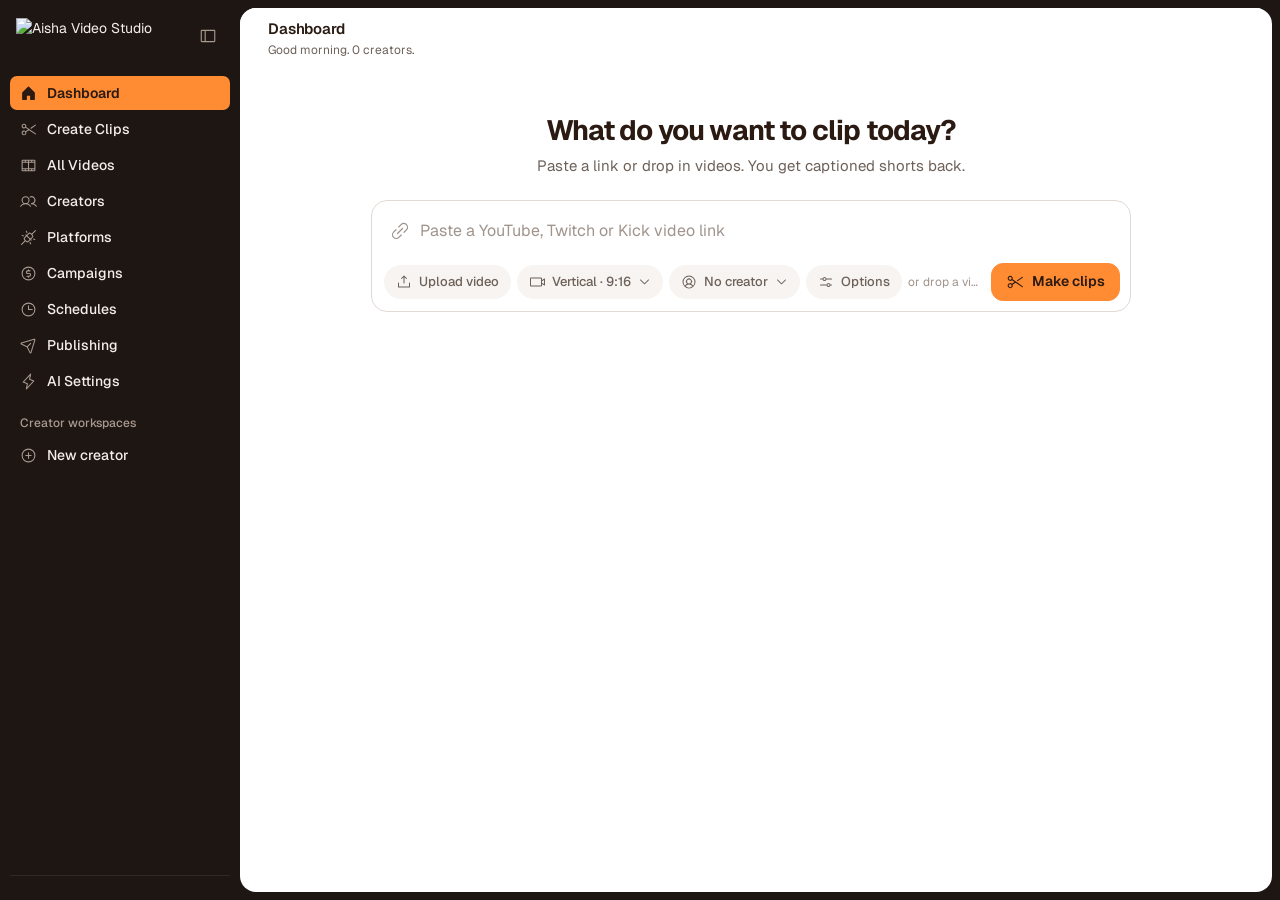
==== web/index.html @ 3b716ecc "Rebrand as Aisha Video Studio with new platform, campaign and publishing pages" ====
<!doctype html>
<html lang="en">
<head>
<meta charset="utf-8">
<meta name="viewport" content="width=device-width, initial-scale=1">
<title>Aisha Video Studio - AI clip maker and publisher</title>
<link rel="icon" type="image/svg+xml" href="/brand/favicon.svg">
<link rel="preconnect" href="https://fonts.googleapis.com">
<link rel="preconnect" href="https://fonts.gstatic.com" crossorigin>
<link href="https://fonts.googleapis.com/css2?family=Geist:wght@400;500;600;700&family=Inter:wght@300&family=Archivo+Black&family=Anton&family=Poppins:wght@800&display=swap" rel="stylesheet">
<style>
:root{
  --brand:#FF8B33;--brand-press:#F27A1F;--brand-ink:#2A1A12;--brand-soft:#FFF2E8;--brand-line:#FFD9BC;--brand-deep:#A9480A;
  --frame:#1E1612;--frame-2:#2C221D;--frame-line:rgba(255,255,255,.08);--frame-text:#F4EEEA;--frame-dim:#A99A91;
  --bg:#FFFFFF;--muted:#F7F4F1;--line:#EEE8E4;--line-2:#E1D9D3;
  --text:#211813;--dim:#6D6159;--faint:#A0948C;
  --good:#0F8A57;--good-soft:#E6F6EE;--bad:#D3343F;--bad-soft:#FDECEE;--live:#E5323F;
  --r-lg:16px;--r:12px;--r-sm:8px;
  color-scheme:light;
}
*{box-sizing:border-box}
[hidden]{display:none!important}
html,body{height:100%}
body{margin:0;background:var(--frame);color:var(--text);font:14px/1.5 "Geist","Segoe UI",system-ui,sans-serif;-webkit-font-smoothing:antialiased;overflow:hidden}
h1,h2,h3,h4,p{margin:0}
button,input,select,textarea{font:inherit;color:inherit}
svg{width:18px;height:18px;flex:none;fill:currentColor}
::selection{background:var(--brand-line)}
:focus-visible{outline:2px solid var(--brand);outline-offset:2px}
::-webkit-scrollbar{width:10px;height:10px}::-webkit-scrollbar-thumb{background:#E2D9D7;border-radius:999px;border:3px solid #fff}

/* ---------- frame */
.app{display:grid;grid-template-columns:240px minmax(0,1fr);height:100vh}
.side{background:var(--frame);color:var(--frame-text);display:flex;flex-direction:column;height:100vh;padding:14px 10px 12px;min-width:0}
.side-head{display:flex;align-items:center;justify-content:space-between;gap:8px;padding:4px 4px 22px 6px}
.side-head .logo{height:36px;width:auto;display:block}
.side-head .mark{display:none;width:34px;height:34px}
.icon-btn{width:36px;height:36px;display:grid;place-items:center;border-radius:var(--r);border:0;background:transparent;color:var(--dim);cursor:pointer;flex:none}
.side .icon-btn{color:var(--frame-dim)}
.icon-btn:active{background:var(--muted)}.side .icon-btn:active{background:var(--frame-2)}
.nav{display:flex;flex-direction:column;gap:2px;overflow-y:auto;flex:1;min-height:0;scrollbar-width:none}
.nav::-webkit-scrollbar{display:none}
.nav h4{font-size:12px;font-weight:500;color:var(--frame-dim);padding:14px 10px 4px}
.nav-item{display:flex;align-items:center;gap:10px;width:100%;min-height:34px;padding:0 10px;border-radius:7px;border:0;background:transparent;color:var(--frame-text);font-size:14px;font-weight:500;cursor:pointer;text-align:left}
.nav-item svg{width:17px;height:17px}
.nav-item svg{color:var(--frame-dim)}
.nav-item:active{background:var(--frame-2)}
.nav-item.on{background:var(--brand);color:var(--brand-ink);font-weight:600}
.nav-item.on svg{color:var(--brand-ink)}
.label{flex:1;min-width:0;overflow:hidden;text-overflow:ellipsis;white-space:nowrap}
.count{font-size:11px;font-weight:600;padding:2px 8px;border-radius:999px;background:rgba(255,255,255,.1);color:var(--frame-text);white-space:nowrap}
.nav-item.on .count{background:rgba(42,26,18,.14);color:var(--brand-ink)}
.avatar{width:26px;height:26px;border-radius:50%;background:rgba(255,139,51,.18);color:#FFB27A;display:grid;place-items:center;font-size:11px;font-weight:700;flex:none;overflow:hidden}
img.avatar{object-fit:cover;background:rgba(255,255,255,.08)}
.tav{width:34px;height:34px;border-radius:50%;object-fit:cover;flex:none;background:var(--muted)}
#title{display:flex;align-items:center;gap:10px}
.chprev{display:flex;align-items:center;gap:12px;padding:10px 12px;border-radius:12px;background:var(--muted);animation:rise .25s ease both}
.chprev img,.chprev .ph{width:44px;height:44px;border-radius:50%;object-fit:cover;flex:none;background:#EFE7E1}
.chprev b{display:block;font-size:14px;color:var(--brand-ink)}
.chprev span{font-size:12px;color:var(--faint)}
.chprev.bad{background:#FDECEC;color:#A12A2A;font-size:13px}
.chprev .sk{width:120px}
.nav-item.on .avatar{background:var(--brand-ink);color:var(--brand)}
.nav-item.on img.avatar{background:var(--brand-ink)}
.live-dot{width:8px;height:8px;border-radius:50%;background:var(--live);animation:pulse 1.3s infinite;flex:none}
.side-foot{display:flex;flex-direction:column;gap:2px;padding-top:12px;border-top:1px solid var(--frame-line)}
.side-card{background:var(--frame-2);border-radius:var(--r);padding:12px 14px;margin-top:8px;font-size:12px;color:var(--frame-dim);display:flex;flex-direction:column;gap:7px}
.side-card div{display:flex;align-items:center;gap:9px}
.led{width:7px;height:7px;border-radius:50%;background:#3DDC97;flex:none}.led.no{background:#FF6B78}.led.mid{background:var(--brand)}
.plans-btn{margin-top:10px;width:100%;background:var(--frame-text);color:var(--brand-ink);border:0}
.scrim{display:none}

main{background:var(--bg);margin:8px 8px 8px 0;border-radius:var(--r-lg);height:calc(100vh - 16px);overflow-y:auto;min-width:0;scrollbar-gutter:stable}
.topbar{position:sticky;top:0;z-index:5;background:var(--bg);display:flex;flex-wrap:wrap;align-items:center;gap:12px;padding:10px 28px;min-height:54px;border-bottom:1px solid transparent;transition:border-color .2s ease}
.topbar.stuck{border-color:var(--line)}
#vbanner:empty{display:none}
.upd{display:grid;gap:14px}
.upd ul{margin:0;padding-left:18px;display:grid;gap:4px;font-size:13px;color:var(--text);max-height:180px;overflow:auto}
.upd ul small{color:var(--dim)}
.upd .cmd{display:flex;gap:8px;align-items:center}
.upd .cmd code{flex:1;min-width:0;overflow-wrap:anywhere;font-size:12px;background:var(--muted);border-radius:8px;padding:9px 11px}
.upd h3{font-size:13px;font-weight:600;color:var(--brand-ink);margin:0}
.vb{display:flex;align-items:center;gap:12px;margin:12px 28px 0;padding:12px 12px 12px 16px;border-radius:12px;background:#FFF4E6;color:#7A3E0C;font-size:14px;animation:rise .3s ease both}
.vb svg{width:18px;height:18px;flex:none;color:var(--brand-deep)}
.vb span{flex:1;min-width:0}
.vb b{color:#5A2C06}
@media (max-width:640px){.vb{margin:10px 16px 0;flex-wrap:wrap}}
.topbar .titles{flex:1;min-width:0}
#tpic:empty{display:none}
#tpic img,#tpic .avatar{width:42px;height:42px;border-radius:50%;object-fit:cover;display:block;font-size:15px}
#tpic span.avatar{background:var(--brand-soft);color:var(--brand-deep);display:grid;place-items:center;font-weight:700}
#tpic.live img,#tpic.live .avatar{padding:2px;background:#fff;border:2px solid #E5323F}
.topbar.tabbed{border-color:var(--line)}
.topbar.tabbed .titles{flex:0 1 auto;max-width:34%}
.topbar.tabbed #actions{margin-left:auto}
.utabs:empty{display:none}
.utabs{display:flex;gap:2px;padding:3px;background:var(--muted);border-radius:11px;overflow-x:auto;scrollbar-width:none}
@media (min-width:761px){.topbar.tabbed{position:sticky}.topbar.tabbed .utabs{position:absolute;left:50%;top:50%;transform:translate(-50%,-50%)}.topbar.tabbed .titles{max-width:calc(50% - 230px)}}
@media (max-width:760px){.utabs{order:5;flex-basis:100%;margin:2px 0 0;position:relative}.topbar.tabbed .titles{max-width:none;flex:1}}
.utabs .tabbtn{height:34px;padding:0 14px;border-radius:8px;background:transparent;color:var(--dim);font-size:13px;transition:background-color .18s ease,color .18s ease}
.utabs .tabbtn:hover{background:#EDE3DB;color:var(--text)}
.utabs .tabbtn::after{display:none}
.utabs .tabbtn.on{background:transparent;color:var(--brand-ink)}
.utabs .tabbtn{position:relative;z-index:1}
.utabs .ind{position:absolute;top:3px;bottom:3px;left:0;border-radius:8px;background:var(--brand);z-index:0;transition:transform .32s cubic-bezier(.3,.7,.2,1),width .32s cubic-bezier(.3,.7,.2,1)}
.utabs .tabbtn,.utabs .tabbtn svg,.utabs .tabbtn .n{transition:color .25s ease,background-color .25s ease}
.utabs .tabbtn.on svg{color:var(--brand-ink)}
.utabs .tabbtn .n{background:var(--muted);color:var(--dim)}
.utabs .tabbtn.on .n{background:rgba(42,26,18,.14);color:var(--brand-ink)}
.rdot{flex:none;width:9px;height:9px;border-radius:50%;background:#fff}
.btn .rdot.on{background:#E5323F;animation:pulse 1.3s infinite}
/* live stream panel */
.stream{display:grid;grid-template-columns:minmax(0,1.65fr) minmax(250px,1fr);gap:14px;background:#1E1612;border-radius:16px;padding:12px;margin-bottom:22px;color:#EFE5DE;animation:rise .3s ease both}
.stream .player{position:relative;aspect-ratio:16/9;border-radius:10px;overflow:hidden;background:#000}
.stream iframe{position:absolute;inset:0;width:100%;height:100%;border:0}
.noembed{position:absolute;inset:0;display:flex;flex-direction:column;align-items:center;justify-content:center;gap:8px;padding:20px;text-align:center;background:#120D0A;color:#EFE5DE}
.noembed .logo{width:40px;height:40px;border-radius:10px;display:grid;place-items:center;margin-bottom:4px}
.noembed .logo svg{width:22px;height:22px}
.noembed b{font-size:15px;color:#fff}
.noembed span{font-size:13px;color:#B9A597;max-width:380px}
.noembed .btn{margin-top:6px}
.sinfo{display:flex;flex-direction:column;gap:12px;padding:6px 6px 4px 2px;min-width:0}
.sinfo .top{display:flex;align-items:center;gap:8px;flex-wrap:wrap}
.sinfo .logo{flex:none;width:28px;height:28px;border-radius:8px;display:grid;place-items:center}
.sinfo .logo svg{width:16px;height:16px}
.sinfo .lv{display:inline-flex;align-items:center;gap:6px;font-size:12px;font-weight:600;background:#E5323F;color:#fff;padding:3px 10px;border-radius:999px}
.sinfo .lv i{width:6px;height:6px;border-radius:50%;background:#fff;animation:pulse 1.3s infinite}
.sinfo h3{font-size:16px;line-height:1.4;font-weight:600;color:#fff;display:-webkit-box;-webkit-line-clamp:3;-webkit-box-orient:vertical;overflow:hidden;overflow-wrap:anywhere}
.sinfo .by{font-size:12px;color:#B9A597;margin-top:-6px}
.sstats{display:grid;grid-template-columns:repeat(auto-fit,minmax(84px,1fr));gap:8px}
.sstats div{background:rgba(255,255,255,.06);border-radius:10px;padding:10px 12px}
.sstats b{display:block;font-size:17px;font-weight:700;color:#fff;letter-spacing:-.01em}
.sstats span{font-size:11px;color:#B9A597}
.sinfo .cta{margin-top:auto;display:flex;flex-direction:column;gap:8px}
.sinfo .cta .btn{height:46px;width:100%;justify-content:center;font-size:15px}
.sinfo .cta small{font-size:12px;color:#B9A597;text-align:center}
.splat{display:flex;gap:4px;margin-left:auto}
.splat button{display:grid;place-items:center;width:30px;height:30px;border:0;border-radius:8px;background:rgba(255,255,255,.06);color:#B9A597;cursor:pointer;transition:background-color .15s ease}
.splat button:hover{background:rgba(255,255,255,.12)}
.splat button.on{background:rgba(255,139,51,.22)}
.splat svg{width:15px;height:15px}
@media (max-width:960px){.stream{grid-template-columns:1fr}}
.sbadge{display:inline-flex;align-items:center;gap:6px;margin-top:3px;font-size:11px;font-weight:600;padding:2px 8px 2px 7px;border-radius:999px;background:var(--muted);color:var(--dim)}
.sbadge i{width:6px;height:6px;border-radius:50%;background:currentColor}
.sbadge.live{background:#FDECEC;color:#C53030}.sbadge.live i,.sbadge.rec i{animation:pulse 1.3s infinite}
.sbadge.rec{background:#E5323F;color:#fff}
.sbadge svg{width:12px;height:12px}
.sbadge{white-space:nowrap;max-width:100%}
.topbar .titles{overflow:hidden}
@media (max-width:560px){#tpic img,#tpic .avatar{width:36px;height:36px}.topbar #actions .btn[data-act=golive]{font-size:0;gap:0;width:38px;padding:0;justify-content:center}.topbar #actions .btn[data-act=golive] .rdot{width:12px;height:12px}}
.ttabs{display:inline-flex;gap:2px;padding:3px;background:var(--muted);border-radius:10px}
.ttabs .tabbtn{height:32px;padding:0 12px;border-radius:8px;font-size:13px;color:var(--dim)}
.ttabs .tabbtn::after{display:none}
.ttabs .tabbtn svg{width:16px;height:16px}
.ttabs .tabbtn:hover{background:#EDE3DB;color:var(--text)}
.ttabs .tabbtn.on{background:var(--brand-soft);color:var(--brand-ink)}
.ttabs .tabbtn.on .n{background:#fff}
#actions{display:flex;align-items:center;gap:10px;flex-wrap:wrap;justify-content:flex-end}
#actions a.btn{text-decoration:none}
@media (max-width:560px){#actions .btn .long{display:none}}
@media (max-width:900px){.ttabs .tabbtn .lbl{display:none}.ttabs .tabbtn{padding:0 10px}}
/* channels in Setup */
.chans{display:flex;flex-direction:column;gap:8px}
.chan{display:flex;align-items:center;gap:12px;padding:10px 12px;border-radius:12px;background:var(--muted);min-height:64px}
.chan .logo{flex:none;width:36px;height:36px;border-radius:10px;display:grid;place-items:center}
.chan .logo svg{width:20px;height:20px}
.chan .pic{flex:none;width:40px;height:40px;border-radius:50%;object-fit:cover;background:#EFE7E1}
.chan .who{flex:1;min-width:0}
.chan .who b{display:block;font-size:14px;color:var(--brand-ink);white-space:nowrap;overflow:hidden;text-overflow:ellipsis}
.chan .who span{font-size:12px;color:var(--faint)}
.chan input{flex:1;min-width:0}
.chan .main{display:inline-flex;align-items:center;gap:6px;font-size:12px;font-weight:600;color:var(--dim);cursor:pointer;white-space:nowrap}
.chan .main input{accent-color:var(--brand);width:15px;height:15px;flex:none}
.chan .sbadge{margin:0}
@media (max-width:640px){.chan{flex-wrap:wrap}.chan .main{order:5}}
.topbar h1{font-size:15px;font-weight:600;letter-spacing:-.01em;color:var(--brand-ink)}
.topbar p{font-size:12px;color:var(--dim);margin-top:0;overflow-wrap:anywhere}
.icon-btn.menu{display:none}
.content{padding:28px 32px 72px;max-width:1280px;margin:0 auto}
.row{display:flex;gap:8px;flex-wrap:wrap;align-items:center}
.grow{flex:1}

/* ---------- collapsed sidebar */
.app.mini{grid-template-columns:76px minmax(0,1fr)}
.app.mini .side-head{flex-direction:column;padding:2px 0 18px}
.app.mini .side-head .logo{display:none}.app.mini .side-head .mark{display:block}
.app.mini .label,.app.mini .count,.app.mini .nav h4,.app.mini .side-card,.app.mini .plans-btn{display:none}
.app.mini .nav-item{justify-content:center;padding:0}
.app.mini .nav-item .live-dot{position:absolute;margin:-20px -22px 0 0}
.avatar.ring{border:2px solid #E5323F;padding:1px;background-clip:content-box}
img.avatar.ring{background:transparent}
.sb-tag{margin-left:auto;display:inline-flex;align-items:center;gap:5px;font-size:11px;font-weight:600;color:#FF8A8A;background:rgba(229,50,63,.16);padding:1px 7px 1px 6px;border-radius:5px}
.sb-tag i{width:6px;height:6px;border-radius:50%;background:currentColor;animation:pulse 1.3s infinite}
.sb-tag.rec{background:#E5323F;color:#fff}
.nav-item.on .sb-tag{background:#E5323F;color:#fff}
.app.mini .sb-tag{display:none}

/* ---------- buttons */
.btn{display:inline-flex;align-items:center;justify-content:center;gap:8px;height:38px;padding:0 14px;border-radius:var(--r);border:1px solid var(--line-2);background:#fff;color:var(--text);cursor:pointer;text-decoration:none;white-space:nowrap;font-weight:600}
.btn:active{background:var(--muted)}
.btn.primary{background:var(--brand);border-color:var(--brand);color:var(--brand-ink)}
.btn.primary:active{background:var(--brand-press);border-color:var(--brand-press)}
.btn.dark{background:var(--brand-ink);border-color:var(--brand-ink);color:#fff}
.btn.dark svg{color:var(--brand)}
.btn.danger{background:var(--bad-soft);border-color:transparent;color:var(--bad)}
.btn.ghost{background:transparent;border-color:transparent;color:var(--dim)}
.btn.sm{height:32px;padding:0 11px;font-size:13px;gap:6px}
.btn.sm svg{width:16px;height:16px}
.btn.icon{width:32px;padding:0}
.btn.lg{height:44px;padding:0 20px;font-size:15px}
.btn:disabled{opacity:.45;cursor:default;pointer-events:none}

/* ---------- fields */
:where(input:not([type=checkbox],[type=radio],[type=file],[type=range]),select,textarea){width:100%;height:40px;padding:0 12px;background:#fff;border:1px solid var(--line-2);border-radius:var(--r-sm);min-width:0;outline:none;transition:border-color .15s ease}
:where(textarea){height:auto;padding:10px 12px;resize:vertical}
:where(input:not([type=checkbox],[type=radio],[type=file],[type=range]),select,textarea):hover{border-color:#D9CCC2}
:where(input:not([type=checkbox],[type=radio],[type=file],[type=range]),select,textarea):focus{background:#fff;border-color:var(--brand)}
input:not([type=checkbox],[type=radio],[type=range]):focus-visible,select:focus-visible,textarea:focus-visible{outline:none}
input::placeholder,textarea::placeholder{color:var(--faint)}
label.f{display:flex;flex-direction:column;gap:7px;font-size:12px;color:var(--dim);font-weight:600}
label.sw{display:flex;align-items:center;gap:12px;cursor:pointer;color:var(--text);font-weight:600}
label.sw input{appearance:none;width:38px;height:22px;border-radius:999px;background:#DCD2D0;position:relative;cursor:pointer;flex:none;margin:0}
label.sw input::after{content:"";position:absolute;top:3px;left:3px;width:16px;height:16px;border-radius:50%;background:#fff;transition:transform .15s}
label.sw input:checked{background:var(--brand)}label.sw input:checked::after{transform:translateX(16px)}
label.sw small{display:block;color:var(--dim);font-size:12px;font-weight:400}
label.ck{display:inline-flex;align-items:center;gap:8px;height:36px;padding:0 13px;border-radius:var(--r);cursor:pointer;background:#fff;border:1px solid var(--line-2);font-weight:500}
label.ck:has(input:checked){background:var(--brand-soft);border-color:var(--brand-line);color:var(--brand-ink)}
label.ck input{accent-color:var(--brand);margin:0}
[data-caption-style]:disabled{opacity:.45;cursor:default}
.fields{display:grid;grid-template-columns:repeat(auto-fit,minmax(210px,1fr));gap:18px}
.span{grid-column:1/-1}

/* ---------- surfaces */
.card{background:#fff;border:1px solid var(--line);border-radius:var(--r);padding:22px;margin-bottom:16px}
.card>h2,.card-head h2{font-size:15px;font-weight:600;color:var(--brand-ink)}
.card>h2{margin-bottom:4px}
.card>h2+.help{margin-bottom:18px}
.card-head{display:flex;align-items:flex-start;justify-content:space-between;gap:14px;flex-wrap:wrap;margin-bottom:18px}
.help,.sub{color:var(--dim);font-size:13px}
.tabs{display:flex;gap:4px;border-bottom:1px solid var(--line);margin-bottom:22px;overflow-x:auto;scrollbar-width:none}
.tabbtn{position:relative;display:inline-flex;align-items:center;gap:8px;height:46px;padding:0 14px;border:0;background:transparent;color:var(--faint);cursor:pointer;font-weight:600;font-size:14px;border-radius:10px 10px 0 0;white-space:nowrap}
.tabbtn svg{width:17px;height:17px}
.tabbtn .n{font-size:11px;font-weight:600;min-width:20px;padding:1px 7px;border-radius:999px;background:var(--muted);color:var(--dim);text-align:center;transition:background-color .15s ease,color .15s ease}
.tabbtn::after{content:"";position:absolute;left:12px;right:12px;bottom:-1px;height:3px;border-radius:3px 3px 0 0;background:var(--brand);opacity:0}
.tabbtn.on{color:var(--brand-ink)}
.tabbtn.on::after{opacity:1;animation:tabin .28s ease}
.tabbtn.on .n{background:var(--brand-soft);color:var(--brand-ink)}
.tabbtn.on svg{color:var(--brand)}
@keyframes tabin{from{transform:scaleX(.3);opacity:0}to{transform:none;opacity:1}}
.pill{display:inline-flex;align-items:center;gap:6px;font-size:12px;font-weight:600;padding:2px 9px;border-radius:999px;background:var(--muted);color:var(--dim);white-space:nowrap;text-decoration:none}
.pill.ok{color:var(--good);background:var(--good-soft)}
.pill.bad{color:var(--bad);background:var(--bad-soft)}
.pill.warn{color:var(--brand-deep);background:var(--brand-soft)}
.pill.live{color:#fff;background:var(--live)}
.pill.brand{color:var(--brand-ink);background:var(--brand)}
.dot{width:7px;height:7px;border-radius:50%;background:currentColor;animation:pulse 1.3s infinite}
@keyframes pulse{50%{opacity:.3}}
.empty{border:1px dashed var(--line-2);border-radius:var(--r);padding:48px 20px;text-align:center;color:var(--dim);display:flex;flex-direction:column;align-items:center;gap:4px}
.empty img{width:56px;height:56px;margin-bottom:12px}
.empty b{display:block;color:var(--brand-ink);font-size:15px;font-weight:600}

/* ---------- home hero + composer */
.hero{position:relative;padding:44px 28px 52px;text-align:center}
.hero .ga-bg{position:absolute;top:24px;bottom:-40px;left:0;width:100%;pointer-events:none;user-select:none;z-index:0;
  -webkit-mask-image:linear-gradient(to bottom,transparent 0%,black 14%,black 70%,transparent 100%);mask-image:linear-gradient(to bottom,transparent 0%,black 14%,black 70%,transparent 100%)}
.hero>:not(.ga-bg){position:relative;z-index:2}
#view{position:relative;z-index:1}
.hero h2{font-size:clamp(21px,5.2vw,28px);font-weight:700;letter-spacing:-.03em;color:var(--brand-ink);line-height:1.2;text-wrap:balance}
.hero>p{color:var(--dim);margin:8px auto 22px;max-width:520px;font-size:15px}
.composer{max-width:760px;margin:0 auto;background:#fff;border:1px solid var(--line-2);border-radius:var(--r-lg);text-align:left;transition:background-color .15s ease,border-color .15s ease}
.composer:has(#url:focus){border-color:#FFB27A}
.composer.compact{max-width:none;margin-bottom:28px;background:var(--muted)}
.composer.over{background:var(--brand-soft);border-color:var(--brand)}
.composer :focus-visible{outline:none}
.composer-input{position:relative;display:flex;align-items:center}
.composer-input>svg{position:absolute;left:18px;color:var(--faint);width:20px;height:20px;transition:color .15s ease}
.composer-input:focus-within>svg{color:var(--brand)}
.composer-input input,.composer-input input:focus{height:60px;border:0;background:transparent;padding:0 18px 0 48px;font-size:16px;border-radius:var(--r-lg) var(--r-lg) 0 0}
.composer-bar{display:flex;align-items:center;gap:6px;flex-wrap:wrap;padding:2px 10px 10px 12px}
.chip{display:inline-flex;align-items:center;gap:7px;height:34px;padding:0 12px;border-radius:999px;border:0;background:var(--muted);color:var(--dim);font-weight:500;font-size:13px;cursor:pointer;white-space:nowrap;transition:background-color .15s ease,color .15s ease}
.composer.compact .chip{background:#fff}
.chip svg{width:16px;height:16px}
.chip:hover,.chip:focus-visible{background:#EDE3DB;color:var(--text)}
.chip.on,.pick.open .chip{background:var(--brand-soft);color:var(--brand-ink)}
.hint{font-size:12px;color:var(--faint);margin-right:6px}
.composer-bar{flex-wrap:nowrap}
.composer-bar .grow{display:none}
.composer-bar .hint{flex:1 1 0;min-width:0;text-align:right;overflow:hidden;white-space:nowrap;text-overflow:ellipsis}
@media (max-width:560px){.composer-bar{flex-wrap:wrap}}
.composer-opts{display:grid;grid-template-rows:0fr;opacity:0;transition:grid-template-rows .32s ease,opacity .25s ease}
.composer-opts.open{grid-template-rows:1fr;opacity:1}
.composer-opts>.og{min-height:0;overflow:hidden;padding:0 12px;transition:padding .32s ease}
.composer-opts.open>.og{padding-bottom:12px}
/* attachments: link preview and files */
.att{display:grid;grid-template-rows:0fr;transition:grid-template-rows .3s ease}
.att.has{grid-template-rows:1fr}
.att>div{min-height:0;overflow:hidden}
.att-in{display:flex;flex-direction:column;gap:8px;padding:0 12px 8px}
.lp{display:flex;align-items:center;gap:12px;padding:8px;border-radius:12px;background:var(--muted);animation:rise .28s ease both}
.composer.compact .lp{background:#fff}
.lp .th{position:relative;flex:none;width:112px;aspect-ratio:16/9;border-radius:8px;overflow:hidden;background:#2A1A12}
.lp .th img{width:100%;height:100%;object-fit:cover;display:block}
.lp .th .du{position:absolute;right:5px;bottom:5px;background:rgba(20,12,8,.82);color:#fff;font-size:11px;font-weight:600;padding:1px 6px;border-radius:6px}
.lp .tx{min-width:0;flex:1}
.lp .tx b{display:block;font-size:14px;font-weight:600;color:var(--brand-ink);white-space:nowrap;overflow:hidden;text-overflow:ellipsis}
.lp .tx span{display:block;font-size:12px;color:var(--faint);margin-top:2px;white-space:nowrap;overflow:hidden;text-overflow:ellipsis}
.lp .ok{flex:none;display:inline-flex;align-items:center;gap:6px;font-size:12px;font-weight:600;color:#1F7A4D;background:#E3F4EA;padding:4px 10px;border-radius:999px}
.lp .ok svg{width:14px;height:14px}
.lp .ok.live{background:#E5323F;color:#fff}
.lp .ok.live i{width:6px;height:6px;border-radius:50%;background:#fff;animation:pulse 1.3s infinite}
.lp.bad{background:#FDECEC;color:#A12A2A;font-size:13px;padding:10px 12px}
.lp.bad>span{flex:1;min-width:0}
.lp.bad b{display:block;font-weight:600;white-space:nowrap;overflow:hidden;text-overflow:ellipsis;color:#7A1F1F}
.lp.wait .rm{margin-left:auto}
.lp.bad svg{width:16px;height:16px;flex:none}
.lp.wait .th,.sk{background:linear-gradient(90deg,#EFE7E1 0%,#F8F3EF 50%,#EFE7E1 100%);background-size:200% 100%;animation:shimmer 1.2s linear infinite}
.sk{display:block;height:10px;border-radius:6px;margin:4px 0}
.lp{position:relative;overflow:hidden}
.lp .th video{width:100%;height:100%;object-fit:cover;display:block}
.lp .tx em{font-style:normal;color:#A12A2A}
.lp .ok.up{background:var(--brand-soft);color:var(--brand-ink);min-width:52px;justify-content:center}
.lp .rm{flex:none;width:30px;height:30px;border-radius:8px;border:0;background:transparent;color:var(--faint);display:grid;place-items:center;cursor:pointer;transition:background-color .15s ease,color .15s ease}
.lp .rm:hover,.lp .rm:focus-visible{background:#FDECEC;color:#C53030}
.lp .rm svg{width:14px;height:14px}
.lp .pbar{position:absolute;left:0;bottom:0;height:3px;background:var(--brand);transition:width .2s ease}
.addrow{display:flex;align-items:center;gap:8px;width:100%;height:42px;padding:0 12px;border:0;border-radius:12px;background:transparent;color:var(--dim);font-size:13px;font-weight:600;cursor:pointer;transition:background-color .15s ease,color .15s ease;animation:rise .28s ease both}
.addrow:hover,.addrow:focus-visible{background:var(--brand-soft);color:var(--brand-ink)}
.addrow svg{width:16px;height:16px}
.addrow span{margin-left:auto;font-weight:500;color:var(--faint);font-size:12px}
@media (max-width:560px){.lp .th{width:88px}.lp .ok{display:none}}
.btn.primary:disabled{background:#F3E7DD;color:#B9A597;cursor:not-allowed}
@keyframes rise{from{opacity:0;transform:translateY(6px)}to{opacity:1;transform:none}}
@keyframes shimmer{from{background-position:200% 0}to{background-position:-200% 0}}
@keyframes spin{to{transform:rotate(360deg)}}
.working{margin-left:auto;display:inline-flex;align-items:center;gap:6px;font-size:11px;font-weight:600;color:var(--brand);background:rgba(255,139,51,.14);padding:2px 8px 2px 6px;border-radius:999px}
.working i{width:10px;height:10px;border-radius:50%;border:2px solid currentColor;border-right-color:transparent;animation:spin .8s linear infinite}
.nav-item.on .working{background:rgba(42,26,18,.14);color:var(--brand-ink)}
.app.mini .nav-item .working{display:none}

/* custom dropdown: a dark panel, no border or shadow needed against the white */
.pick{position:relative}
.pick .car{width:13px;height:13px;transition:transform .15s ease}
.pick.open .car{transform:rotate(180deg)}
.pick-menu{position:absolute;top:calc(100% + 6px);left:0;z-index:30;min-width:230px;max-height:280px;overflow:auto;background:#2A1A12;border-radius:12px;padding:6px;
  opacity:0;visibility:hidden;transform:translateY(-6px);pointer-events:none;transition:opacity .18s ease,transform .18s ease,visibility .18s}
.pick.open .pick-menu{opacity:1;visibility:visible;transform:none;pointer-events:auto}
.pick-opt{display:flex;align-items:center;gap:10px;width:100%;padding:8px 10px;border:0;background:transparent;color:#E9DED6;border-radius:8px;font-size:13px;font-weight:500;text-align:left;cursor:pointer;transition:background-color .15s ease,color .15s ease}
.pick-opt:hover,.pick-opt:focus-visible{background:rgba(255,255,255,.08);color:#fff}
.pick-new{display:flex;align-items:center;gap:10px;width:100%;margin-top:4px;padding:8px 10px;border:0;border-top:1px solid rgba(255,255,255,.08);border-radius:0 0 8px 8px;background:transparent;color:#FFB27A;font-size:13px;font-weight:600;text-align:left;cursor:pointer;transition:background-color .15s ease,color .15s ease}
.pick-new:hover,.pick-new:focus-visible{background:rgba(255,139,51,.14);color:#FFC79D}
.pick-new .av{background:rgba(255,139,51,.18)}
.pick-empty{margin:6px 10px 4px;font-size:12px;line-height:1.45;color:#B9A597}
img.av{object-fit:cover}
.pick-opt .av,.pick-new .av{flex:none;width:24px;height:24px;border-radius:7px;display:grid;place-items:center;font-size:11px;font-weight:700;background:rgba(255,139,51,.18);color:#FFB27A}
.pick-new .av svg,.pick-opt .av svg{width:14px;height:14px}
.pick-opt .tick{margin-left:auto;width:15px;height:15px;color:var(--brand);visibility:hidden}
.pick-opt[aria-selected=true] .tick{visibility:visible}
.pick-opt[aria-selected=true]{color:#fff}

/* options panel */
.og{display:grid;grid-template-columns:repeat(2,minmax(0,1fr));gap:8px}
.ob{background:var(--muted);border-radius:12px;padding:12px 14px 14px;min-width:0}
.composer.compact .ob{background:#fff}
.ob.wide{grid-column:1/-1}
.ot{font-size:12px;font-weight:600;color:var(--dim);margin-bottom:10px}
.ot.cap-head{display:flex;align-items:center;justify-content:space-between;gap:4px 8px;flex-wrap:wrap}
.cap-head label{display:inline-flex;align-items:center;gap:6px;cursor:pointer;color:var(--text)}
.cap-head input{accent-color:var(--brand);margin:0}
.nsteps{display:grid;grid-template-columns:repeat(3,minmax(0,1fr));gap:8px}
.nstep{display:flex;flex-direction:column;gap:6px;background:#fff;border-radius:10px;padding:10px 10px 8px}
.composer.compact .nstep{background:var(--muted)}
.nstep>span{font-size:12px;color:var(--faint)}
.nstep .ctl{display:flex;align-items:center;gap:6px}
.nstep .ctl button{flex:none;width:28px;height:28px;border-radius:8px;border:0;background:var(--muted);color:var(--text);display:grid;place-items:center;cursor:pointer;transition:background-color .15s ease,color .15s ease}
.composer.compact .nstep .ctl button{background:#fff}
.nstep .ctl button:hover,.nstep .ctl button:focus-visible{background:var(--brand);color:#fff}
.nstep .ctl button svg{width:14px;height:14px}
.nstep input,.nstep input:focus{flex:1;min-width:0;height:30px;padding:0;border:0;background:transparent;text-align:center;font-size:20px;font-weight:700;color:var(--brand-ink);-moz-appearance:textfield}
.nstep input::-webkit-inner-spin-button,.nstep input::-webkit-outer-spin-button,.range input::-webkit-inner-spin-button,.range input::-webkit-outer-spin-button{-webkit-appearance:none;margin:0}
.nstep .ctl i{font-style:normal;font-size:12px;color:var(--faint);width:10px}
.tiles3{display:grid;grid-template-columns:repeat(3,minmax(0,1fr));gap:8px}
.tile-o{display:flex;flex-direction:column;gap:7px;padding:6px 6px 8px;border:0;border-radius:10px;background:#fff;color:var(--dim);font-size:12px;font-weight:600;cursor:pointer;text-align:center;transition:background-color .15s ease,color .15s ease}
.composer.compact .tile-o{background:var(--muted)}
.tile-o:enabled:hover,.tile-o:focus-visible{background:#EDE3DB;color:var(--text)}
.tile-o[aria-pressed=true]{background:var(--brand-soft);color:var(--brand-ink)}
.cap-prev{height:54px;border-radius:7px;background:#1E1612;display:flex;align-items:center;justify-content:center;white-space:nowrap;overflow:hidden;font-size:14px;line-height:1;color:#fff;letter-spacing:0;-webkit-text-stroke:1px #000;paint-order:stroke fill}
.cap-prev b{font-weight:inherit}
.lay-prev{height:54px;border-radius:7px;background:#1E1612;display:grid;place-items:center}
.lay-prev .ph{position:relative;width:28px;height:48px;border-radius:4px;overflow:hidden;background:#4A3428}
.lay-prev .ph::before{content:"";position:absolute;inset:0;background:linear-gradient(160deg,#B4643A,#5E3A2A);filter:blur(3px);opacity:.75}
.lay-prev .ph i{position:absolute;left:0;right:0;top:50%;transform:translateY(-50%);height:16px;background:linear-gradient(135deg,#FF8B33,#FFB27A)}
.lay-prev.zoom .ph i{left:-6px;right:-6px;height:24px}
.lay-prev.crop .ph i{left:0;right:0;top:0;height:100%;transform:none}
.seg{display:flex;gap:4px;background:#fff;border-radius:10px;padding:4px}
.composer.compact .seg{background:var(--muted)}
.seg button{flex:1;display:flex;flex-direction:column;align-items:center;gap:1px;padding:7px 6px;border:0;border-radius:7px;background:transparent;color:var(--dim);font-size:13px;font-weight:600;cursor:pointer;transition:background-color .15s ease,color .15s ease}
.seg button small{font-size:11px;font-weight:500;color:var(--faint);transition:color .15s ease}
.seg button:hover,.seg button:focus-visible{background:#EDE3DB;color:var(--text)}
.seg button[aria-pressed=true]{background:var(--brand-soft);color:var(--brand-ink)}
.seg button[aria-pressed=true] small{color:#B8693A}
.range{display:flex;align-items:center;gap:8px}
.range label{flex:1;display:flex;align-items:center;gap:6px;background:#fff;border-radius:10px;padding:0 10px;height:44px;font-size:12px;color:var(--faint);min-width:0}
.composer.compact .range label{background:var(--muted)}
.range input,.range input:focus{flex:1;min-width:0;height:40px;border:0;background:transparent;padding:0;font-size:15px;font-weight:600;color:var(--brand-ink);-moz-appearance:textfield}
.range>svg{width:14px;height:14px;color:var(--faint);flex:none}
@media (max-width:640px){.og{grid-template-columns:1fr}.nsteps{grid-template-columns:1fr}}

/* ---------- home blocks */
.tiles{display:grid;grid-template-columns:repeat(4,minmax(0,1fr));gap:16px;margin-bottom:16px}
.tile{background:#fff;border:1px solid var(--line);border-radius:var(--r);padding:16px 18px;display:flex;flex-direction:column}
.tile i{width:32px;height:32px;border-radius:var(--r-sm);background:var(--brand-soft);color:var(--brand-deep);display:grid;place-items:center;margin-bottom:14px}
.tile i svg{width:18px;height:18px}
.tile b{font-size:26px;font-weight:600;letter-spacing:-.03em;font-variant-numeric:tabular-nums;color:var(--brand-ink);line-height:1.1}
.tile span{font-size:13px;color:var(--dim);margin-top:2px}
.home-grid{display:grid;grid-template-columns:minmax(0,1.9fr) minmax(300px,1fr);gap:16px;align-items:stretch}
.home-grid>.card:first-child{display:flex;flex-direction:column}
.home-grid>.card:first-child .chart{margin-top:auto}
.steps.across{display:grid;grid-template-columns:repeat(auto-fit,minmax(260px,1fr))}
.home-grid>.card{margin-bottom:0}
.home-grid+.card,.home-grid+.card+.card{margin-top:16px}
.home-grid .ai-home{margin-bottom:0}
.kpis{display:flex;gap:24px;flex-wrap:wrap}
.kpi b{display:block;font-size:20px;font-weight:600;letter-spacing:-.02em;color:var(--brand-ink);font-variant-numeric:tabular-nums}
.kpi span{font-size:12px;color:var(--dim)}
.legend{display:flex;gap:16px;font-size:12px;color:var(--dim);margin:2px 0 12px}
.legend i{width:10px;height:10px;border-radius:3px;display:inline-block;margin-right:6px;vertical-align:-1px}
.chart{width:100%;height:auto;display:block}
.chart .gl{stroke:var(--line);stroke-width:1}
.chart text{font:11px "Geist","Segoe UI",sans-serif;fill:var(--faint)}
.chart .b1{fill:var(--brand)}.chart .b2{fill:var(--brand-ink)}
.chart .none{font-size:13px;fill:var(--dim)}
.steps{display:flex;flex-direction:column;gap:8px}
.step{display:flex;gap:12px;align-items:center;width:100%;text-align:left;padding:12px;border-radius:var(--r);background:var(--muted);border:0;cursor:pointer}
.step:active{background:var(--line)}
.set-layout{display:grid;grid-template-columns:240px minmax(0,1fr);gap:32px;align-items:start}
.set-nav{position:sticky;top:76px;display:flex;flex-direction:column;gap:2px}
.set-link{display:flex;gap:12px;align-items:flex-start;padding:10px 12px;border-radius:10px;color:var(--dim);text-decoration:none;transition:background-color .15s ease,color .15s ease}
.set-link svg{flex:none;width:18px;height:18px;margin-top:2px}
.set-link b{display:block;font-size:14px;font-weight:600;color:var(--text)}
.set-link small{display:block;font-size:12px;color:var(--faint);line-height:1.4}
.set-link:hover{background:var(--muted)}
.set-link.on{background:var(--brand-soft)}.set-link.on svg{color:var(--brand-deep)}.set-link.on b{color:var(--brand-ink)}
.set-body{min-width:0;animation:rise .25s ease both}
.ai-form{display:grid;gap:18px;max-width:560px}
.ai-form select{width:100%}
.ai-form .with{display:flex;gap:8px}.ai-form .with input{flex:1;min-width:0}
.ai-form .hint{font-size:12px;font-weight:400;color:var(--dim)}
.ai-form .hint a{color:var(--brand-deep);font-weight:600}
.ai-form .hint a:hover{color:var(--brand-ink)}
.ai-state{display:flex;align-items:center;gap:10px;flex-wrap:wrap;margin-bottom:18px}
.set-sec{padding:0 0 26px;margin-bottom:26px;border-bottom:1px solid var(--line)}
.set-sec:last-child{border-bottom:0}
.set-sec h2{font-size:17px;color:var(--brand-ink);margin-bottom:4px}
.set-sec .help{margin-bottom:16px}
.set-load{padding:40px 0;color:var(--faint)}
.fields.narrow{max-width:420px;grid-template-columns:1fr}
.prof{display:flex;align-items:center;gap:14px;margin-bottom:18px}
.prof-pic{width:56px;height:56px;font-size:22px;border-radius:50%;object-fit:cover;color:#fff}
.prof b{display:block;font-size:16px;color:var(--brand-ink)}.prof span{font-size:13px;color:var(--dim)}
.kv{margin:0 0 12px;border-top:1px solid var(--line)}
.kv div{display:grid;grid-template-columns:180px 1fr;gap:12px;padding:12px 0;border-bottom:1px solid var(--line)}
.kv dt{font-size:13px;color:var(--dim)}.kv dd{margin:0;font-size:14px;color:var(--text);display:flex;align-items:center;gap:8px;flex-wrap:wrap}
.apps{display:flex;flex-direction:column;gap:10px}
.appcard{display:flex;gap:14px;align-items:flex-start;padding:14px 16px;border:1px solid var(--line);border-radius:12px}
.applogo{flex:none;width:40px;height:40px;border-radius:10px;display:grid;place-items:center}
.applogo svg{width:22px;height:22px}
.apptx{flex:1;min-width:0}.apptx>b{display:block;font-size:15px;color:var(--brand-ink)}.apptx>span{font-size:13px;color:var(--dim)}
.appact{flex:none}
.appcard{flex-wrap:wrap}
.stor-path{display:flex;gap:8px;align-items:center;flex-wrap:wrap}
.stor-path code{flex:1 1 260px;min-width:0;overflow-wrap:anywhere;font-size:13px;background:var(--muted);border-radius:8px;padding:10px 12px}
.stor-bar{height:10px;border-radius:999px;background:var(--muted);overflow:hidden;margin:14px 0 6px}
.stor-bar i{display:block;height:100%;background:var(--brand);border-radius:999px}
.stor-bar.low i{background:var(--bad)}
.stor-nums{display:flex;justify-content:space-between;gap:12px;flex-wrap:wrap;font-size:13px;color:var(--dim)}
.stor-change{margin-top:16px;padding:14px 16px;border-radius:10px;background:var(--muted);display:grid;gap:12px}
.stor-change .with{display:flex;gap:8px}.stor-change .with input{flex:1;min-width:0}
.appsetup{flex-basis:100%;margin-top:4px;padding:14px 16px;border-radius:10px;background:var(--muted);display:grid;gap:12px}
.appsetup ol{margin:0;padding-left:18px;font-size:13px;color:var(--text);display:grid;gap:4px}
.appsetup a{color:var(--brand-deep);font-weight:600}
.appsetup a:hover{color:var(--brand-ink)}
.appsetup .copyrow{display:flex;gap:8px;align-items:center}
.appsetup .copyrow code{flex:1;min-width:0;overflow-wrap:anywhere;font-size:12px;background:#fff;border:1px solid var(--line-2);border-radius:8px;padding:8px 10px}
.appsetup .warnline{font-size:12px;color:var(--brand-deep)}
.appact{display:flex;gap:6px;align-items:center;flex-wrap:wrap;justify-content:flex-end}
.applist{display:flex;flex-direction:column;gap:6px;margin-top:10px}
.applist div{display:flex;align-items:center;gap:8px;flex-wrap:wrap}
.applist .btn{margin-left:auto}
@media (max-width:860px){.set-layout{grid-template-columns:1fr;gap:16px}.set-nav{position:static;flex-direction:row;overflow-x:auto}.set-link small{display:none}.set-link{flex:none}.kv div{grid-template-columns:1fr;gap:2px}}
.savebar{position:sticky;bottom:16px;z-index:4;display:flex;align-items:center;gap:10px;padding:10px 10px 10px 16px;margin-top:8px;border-radius:14px;background:var(--brand-ink);color:#F4ECE6;opacity:0;transform:translateY(12px);pointer-events:none;transition:opacity .2s ease,transform .2s ease}
.savebar.on{opacity:1;transform:none;pointer-events:auto}
.savebar>span{flex:1;display:flex;align-items:center;gap:8px;font-size:14px;font-weight:500}
.savebar>span svg{width:16px;height:16px;color:var(--brand)}
.savebar .btn.ghost{color:#E9DED6;background:transparent;border-color:transparent}
.savebar .btn.ghost:hover{background:rgba(255,255,255,.08)}
.step .n{width:26px;height:26px;border-radius:999px;border:1px solid var(--line-2);background:#fff;display:grid;place-items:center;font-size:12px;font-weight:600;flex:none;color:var(--brand-ink)}
.step b{display:block;font-weight:600;color:var(--text)}
.step .d{font-size:12px;color:var(--dim)}
.step>svg{color:var(--faint);margin-left:auto}
.allset{display:flex;gap:12px;align-items:center;padding:14px;border-radius:var(--r);background:var(--good-soft);color:var(--good);font-weight:600}

/* ---------- jobs + clips */
.job{margin-bottom:36px}
.job-head{display:flex;gap:12px;align-items:flex-start;justify-content:space-between;margin-bottom:14px}
.jt{display:flex;gap:14px;align-items:center;min-width:0}
.jthumb{position:relative;flex:none;width:128px;aspect-ratio:16/9;border-radius:10px;overflow:hidden;background:var(--muted);display:grid;place-items:center;color:var(--faint)}
.jthumb img{width:100%;height:100%;object-fit:cover;display:block}
.jthumb>svg{width:22px;height:22px}
.jthumb .du{position:absolute;right:5px;bottom:5px;background:rgba(20,12,8,.82);color:#fff;font-size:11px;font-weight:600;padding:1px 6px;border-radius:6px}
@media (max-width:560px){.jthumb{width:92px}}
.job-head h3{font-size:15px;font-weight:600;overflow-wrap:anywhere;color:var(--brand-ink);display:-webkit-box;-webkit-line-clamp:2;-webkit-box-orient:vertical;overflow:hidden}
.bar{height:6px;background:var(--muted);border-radius:999px;overflow:hidden;margin:6px 0}
.bar i{display:block;height:100%;background:var(--brand);border-radius:999px;transition:width .8s ease}
.err{color:var(--bad);font-size:13px;overflow-wrap:anywhere;margin:6px 0}
.grid{display:grid;grid-template-columns:repeat(auto-fill,minmax(200px,1fr));gap:16px}
.page-grid{display:grid;grid-template-columns:repeat(auto-fill,minmax(240px,1fr));gap:14px}
.statline{display:flex;gap:20px;flex-wrap:wrap;margin:10px 0 14px}
.statline div{display:flex;flex-direction:column}
.statline b{font-size:22px;color:var(--brand-ink)}.statline span{font-size:12px;color:var(--dim)}
.plat-card{display:flex;flex-direction:column;gap:5px;background:#fff;border:1px solid var(--line);border-radius:var(--r);padding:15px}
.plat-card h3{font-size:14px;color:var(--brand-ink)}.plat-card p{font-size:12px;color:var(--dim);margin:0;line-height:1.45}
.plat-card .res{font-size:12px;font-weight:600;color:var(--brand-deep);background:var(--brand-soft);border-radius:6px;padding:2px 7px;align-self:flex-start}
.dimrow{display:flex;align-items:end;gap:8px;flex-wrap:wrap}.dimrow label{font-size:12px;color:var(--dim);display:flex;flex-direction:column;gap:4px}
.dimrow input,.formgrid input,.formgrid select,.formgrid textarea{border:1px solid var(--line-2);border-radius:8px;padding:8px 10px;font:inherit;background:#fff;color:var(--brand-ink);min-width:0}
.formgrid{display:grid;grid-template-columns:1fr 1fr;gap:10px}.formgrid .full{grid-column:1/-1}.formgrid label{font-size:12px;color:var(--dim);display:flex;flex-direction:column;gap:4px}
.tablewrap{overflow:auto}table .nowrap{white-space:nowrap}
.creatorcard{display:flex;gap:12px;align-items:center}.creatorcard .cav{flex:none}
.creatorcard h3{font-size:15px}.creatorcard p{font-size:12px;color:var(--dim)}
.camp-row{display:flex;justify-content:space-between;gap:12px;flex-wrap:wrap;align-items:flex-start}
.pill{display:inline-block;padding:2px 8px;border-radius:999px;font-size:11px;font-weight:600;background:var(--brand-soft);color:var(--brand-deep)}
@media(max-width:650px){.formgrid{grid-template-columns:1fr}.page-grid{grid-template-columns:1fr}}
.clip{background:#fff;border:1px solid var(--line);border-radius:var(--r);overflow:hidden;display:flex;flex-direction:column}
.shot{position:relative;aspect-ratio:9/16;background:#17110E;border:0;padding:0;cursor:pointer;display:block;width:100%;overflow:hidden}
.shot img{width:100%;height:100%;object-fit:cover;display:block}
.shot .veil{position:absolute;left:10px;bottom:10px}
.veil span{width:34px;height:34px;border-radius:50%;background:var(--brand);display:grid;place-items:center;color:var(--brand-ink)}
.veil svg{width:15px;height:15px;margin-left:2px}
.badge{position:absolute;top:10px;font-size:12px;font-weight:600;padding:2px 8px;border-radius:var(--r-sm);background:#fff;color:var(--brand-ink)}
.badge.l{left:10px}.badge.r{right:10px}
.badge.s-hi{background:var(--brand);color:var(--brand-ink)}.badge.s-mid{background:#FFE3CC;color:var(--brand-ink)}
.making{position:absolute;inset:0;display:grid;place-items:center;text-align:center;padding:14px;color:var(--dim);font-size:13px;font-weight:500;background:linear-gradient(110deg,#F4EFEE 30%,#FBF8F7 50%,#F4EFEE 70%);background-size:220% 100%;animation:shim 1.6s linear infinite}
@keyframes shim{to{background-position:-220% 0}}
.clip-body{padding:12px 14px;display:flex;flex-direction:column;gap:5px;flex:1}
.hook{font-weight:600;font-size:13px;color:var(--brand-ink)}
.ttl{color:var(--dim);font-size:13px;display:-webkit-box;-webkit-line-clamp:2;-webkit-box-orient:vertical;overflow:hidden}
.selck{display:inline-grid;place-items:center;width:28px;height:28px;border-radius:8px;cursor:pointer;flex:none;transition:background-color .15s ease}
.selck:hover{background:var(--brand-soft)}
.selck input{width:16px;height:16px;accent-color:var(--brand);cursor:pointer;margin:0}
.clip.picked{border-color:var(--brand)}
#selbar{position:fixed;left:50%;bottom:18px;transform:translateX(-50%);z-index:60;display:none;align-items:center;gap:8px;flex-wrap:wrap;justify-content:center;
  max-width:calc(100vw - 24px);padding:10px 12px 10px 18px;border-radius:14px;background:#1F140D;color:#FFF4EA;font-size:14px;border:1px solid rgba(255,178,122,.25)}
#selbar.on{display:flex}
#selbar b{font-weight:700;margin-right:6px}
#selbar .btn{background:transparent;color:#FFF4EA;border-color:rgba(255,244,234,.25)}
#selbar .btn:hover{background:rgba(255,244,234,.1)}
#selbar .btn.primary{background:var(--brand);color:#1F140D;border-color:var(--brand)}
#selbar .btn.primary:hover{background:#FFA25C}
#selbar .btn.danger{color:#FF9A8F;border-color:rgba(255,154,143,.45)}
#selbar .btn.danger:hover{background:rgba(255,154,143,.14)}
.danger-card{border-color:#F3C9C4}
.danger-card h2{color:var(--bad)}
.clip-foot{display:flex;gap:4px;align-items:center;margin-top:auto;padding-top:8px}

/* ---------- live */
.livecard{background:#fff;border:1px solid #F4C9CD;border-radius:var(--r);padding:20px;margin-bottom:28px}
.lc-head{display:flex;gap:16px;align-items:flex-start;justify-content:space-between}
.lc-title{flex:1;min-width:0}
.lc-title h3{margin-top:8px;font-size:16px;line-height:1.4;color:var(--brand-ink);display:-webkit-box;-webkit-line-clamp:2;-webkit-box-orient:vertical;overflow:hidden;overflow-wrap:anywhere}
.lc-acts{flex:none;display:flex;gap:8px;align-items:center}
.lc-acts .btn{height:40px}
@media (max-width:900px){.lc-head{flex-direction:column}.lc-acts{width:100%}.lc-acts .btn{flex:1;justify-content:center}}
.stats{display:flex;gap:28px;flex-wrap:wrap;margin:18px 0}
.stat b{display:block;font-size:20px;font-weight:600;font-variant-numeric:tabular-nums;color:var(--brand-ink)}
.evbtn{display:inline-flex;align-items:center;gap:6px;height:30px;padding:0 8px 0 0;border:0;background:transparent;font:inherit;font-size:20px;font-weight:600;color:var(--brand-ink);cursor:pointer;border-radius:8px;transition:color .15s ease}
.evbtn:hover,.evpick.open .evbtn{color:var(--brand)}
.evbtn .car{width:14px;height:14px;color:var(--faint)}
.evpick .pick-menu{min-width:240px}
.pick-opt .ph{font-size:11px;color:#9C8A7E;margin-left:6px}
.stat .evpick .pick-opt .pl{font-size:13px;color:inherit}.stat .evpick .pick-opt .ph{font-size:11px;color:#9C8A7E}.stat .evpick .evbtn .pv{font-size:20px;color:inherit}
.autonote{font-size:12px;color:var(--faint);margin:-8px 0 14px}.stat span{font-size:12px;color:var(--dim)}
.meters{display:grid;grid-template-columns:repeat(auto-fit,minmax(240px,1fr));gap:12px}
.meter{background:var(--muted);border-radius:var(--r);padding:12px 14px}
.meter h4{font-size:12px;color:var(--dim);font-weight:600;margin-bottom:9px}
.spark{display:flex;align-items:flex-end;gap:1px;height:46px}
.spark i{flex:1;background:var(--brand);min-height:2px;border-radius:1px}.spark.chat i{background:var(--good)}
.said{font-size:13px;color:var(--faint);height:76px;overflow:hidden;display:flex;flex-direction:column;justify-content:flex-end}
.said div:last-child{color:var(--text)}

/* ---------- tables + logs */
.scroll{overflow-x:auto}
table{width:100%;border-collapse:collapse}
th{text-align:left;font-size:12px;font-weight:500;color:var(--faint);padding:0 10px 10px;white-space:nowrap}
td{padding:12px 10px;border-top:1px solid var(--line);vertical-align:middle;overflow-wrap:anywhere}
td.num,th.num{text-align:right;font-variant-numeric:tabular-nums}
a.lnk{color:var(--brand-ink);text-decoration:none;font-weight:600}
.log{display:flex;flex-direction:column}
.log div{display:flex;gap:14px;padding:11px 0;font-size:13px}
.log div+div{border-top:1px solid var(--line)}
.log time{color:var(--faint);white-space:nowrap;flex:none;width:118px}

/* ---------- plans */
.plans{display:grid;grid-template-columns:repeat(auto-fit,minmax(200px,1fr));gap:12px}
.plan{position:relative;display:flex;flex-direction:column;gap:4px;padding:18px;border-radius:var(--r);background:#fff;border:1px solid var(--line-2);cursor:pointer;font-size:13px;color:var(--dim)}
.plan b{font-size:16px;font-weight:600;color:var(--brand-ink);margin-bottom:6px;display:flex;align-items:center;gap:8px}
.plan b svg{color:var(--brand)}
.plan em{position:absolute;top:16px;right:16px;font-style:normal;font-size:11px;font-weight:600;background:var(--brand-ink);color:var(--brand);padding:2px 8px;border-radius:999px}
.plan input{position:absolute;opacity:0;pointer-events:none}
.plan.on{background:var(--brand-soft);border-color:var(--brand)}
.plan:has(input:focus-visible){outline:2px solid var(--brand);outline-offset:2px}

/* ---------- dialogs + toasts */
dialog{border:1px solid var(--line);background:#fff;color:var(--text);border-radius:var(--r-lg);padding:0;max-width:calc(100vw - 32px)}
dialog::backdrop{background:rgba(14,12,11,.42);animation:fadein .16s ease}
.dlg{padding:24px;width:450px;max-width:100%;display:flex;flex-direction:column;gap:14px}
.dlg h2{font-size:18px;font-weight:600;color:var(--brand-ink)}
.dlg-foot{display:flex;justify-content:flex-end;gap:8px;margin-top:4px}
.editor{display:grid;grid-template-columns:minmax(240px,340px) minmax(300px,450px);max-height:calc(100vh - 48px)}
.editor .stage{background:#17110E;display:grid;place-items:center;position:relative;min-height:320px}
.editor video,.editor .stage img{width:100%;max-height:calc(100vh - 48px);aspect-ratio:9/16;object-fit:contain;display:block}
.editor .panel{padding:22px;overflow:auto;display:flex;flex-direction:column;gap:14px}
.editor h3{font-size:13px;font-weight:600;color:var(--dim);margin-top:6px}
.two{display:grid;grid-template-columns:1fr 1fr;gap:10px}
#toasts{position:fixed;right:20px;bottom:20px;display:flex;flex-direction:column;gap:8px;z-index:50}
.toast{background:var(--frame);color:var(--frame-text);border:1px solid var(--frame-2);border-radius:var(--r);padding:12px 16px;max-width:380px;animation:rise .2s ease;display:flex;gap:10px;align-items:center;font-weight:500}
.toast::before{content:"";width:8px;height:8px;border-radius:50%;background:var(--brand);flex:none}
.toast.ok::before{background:#3DDC97}.toast.bad::before{background:#FF6B78}
.toast .rep{margin-left:auto;border:0;background:rgba(255,255,255,.1);color:#fff;font:inherit;font-size:12px;font-weight:600;padding:3px 9px;border-radius:6px;cursor:pointer;white-space:nowrap}
.toast .rep:hover{background:rgba(255,255,255,.18)}
.err .rep{margin-left:8px;border:0;background:transparent;color:inherit;font:inherit;font-weight:600;text-decoration:underline;cursor:pointer;padding:0}

.ntoast{display:flex;gap:12px;align-items:flex-start;width:340px;max-width:calc(100vw - 40px);padding:12px 12px 12px 12px;border-radius:12px;background:#fff;border:1px solid var(--line);color:var(--text);cursor:pointer;text-align:left;
  animation:ntin .35s cubic-bezier(.2,.8,.2,1) both;transition:background-color .15s ease}
.ntoast:hover{background:#FFFBF8}
.ntoast.out{animation:ntout .25s ease forwards}
.ntoast i{flex:none;width:34px;height:34px;border-radius:9px;display:grid;place-items:center;background:var(--brand-soft);color:var(--brand-deep)}
.ntoast i svg{width:17px;height:17px}
.ntoast.k-expiry i{background:#FFF1DC;color:#9A5B12}.ntoast.k-post i{background:#FDECEC;color:#C53030}.ntoast.k-live i{background:#FDECEC;color:#E5323F}.ntoast.k-clips i{background:#E9F6EE;color:#1F7A4D}
.ntoast .tx{flex:1;min-width:0}
.ntoast b{display:block;font-size:13px;font-weight:600;color:var(--brand-ink);line-height:1.35}
.ntoast span{display:block;font-size:12px;color:var(--dim);margin-top:2px;overflow-wrap:anywhere}
.ntoast .x{flex:none;width:22px;height:22px;border:0;border-radius:6px;background:transparent;color:var(--faint);display:grid;place-items:center;cursor:pointer}
.ntoast .x:hover{background:var(--muted);color:var(--text)}
.ntoast .x svg{width:12px;height:12px}
@keyframes ntin{from{opacity:0;transform:translateX(24px) scale(.98)}to{opacity:1;transform:none}}
@keyframes ntout{to{opacity:0;transform:translateX(24px)}}
@keyframes rise{from{transform:translateY(8px);opacity:0}}

.me{display:flex;align-items:center;gap:8px;padding:10px 2px 0 6px;margin-top:8px;border-top:1px solid var(--frame-line)}
.me .me-pic{width:30px;height:30px;font-size:14px;object-fit:cover;text-shadow:0 1px 1px rgba(0,0,0,.15)}
.me-btn{flex:1;min-width:0;display:flex;align-items:center;gap:9px;padding:4px;margin:-4px;border:0;border-radius:7px;background:transparent;color:inherit;text-align:left;cursor:pointer;transition:background-color .15s ease}
.me-btn:hover,.me-btn[aria-expanded=true]{background:var(--frame-2)}
.bell{position:relative}
.bell .dotn{position:absolute;top:2px;right:1px;min-width:17px;height:17px;padding:0 4px;border-radius:999px;background:#E5323F;color:#fff;font-size:10px;font-weight:700;display:grid;place-items:center;border:2px solid var(--frame)}
.pop{position:fixed;z-index:60;left:248px;bottom:12px;width:360px;max-width:calc(100vw - 24px);max-height:min(520px,calc(100vh - 100px));display:flex;flex-direction:column;background:#fff;border:1px solid var(--line);border-radius:14px;overflow:hidden;
  opacity:0;transform:translateY(8px);transition:opacity .18s ease,transform .18s ease}
.pop.open{opacity:1;transform:none}
@media (max-width:900px){.pop{left:12px!important;bottom:74px!important;z-index:80}}
.pop-head{display:flex;align-items:center;gap:8px;padding:14px 16px 10px}
.pop-head h3{font-size:15px;color:var(--brand-ink);flex:1}
.pop-head button{border:0;background:transparent;color:var(--dim);font-size:12px;font-weight:600;cursor:pointer;padding:4px 6px;border-radius:6px}
.pop-head button:hover{color:var(--brand-ink);background:var(--muted)}
.pop-list{overflow-y:auto;padding:0 6px 6px;scrollbar-width:thin}
.nt{display:flex;gap:12px;width:100%;padding:10px;border:0;border-radius:10px;background:transparent;text-align:left;cursor:pointer;transition:background-color .15s ease}
.nt:hover{background:var(--muted)}
.nt i{flex:none;width:32px;height:32px;border-radius:9px;display:grid;place-items:center;background:var(--brand-soft);color:var(--brand-deep)}
.nt i svg{width:16px;height:16px}
.nt.k-expiry i{background:#FFF1DC;color:#9A5B12}.nt.k-post i,.nt.k-fail i{background:#FDECEC;color:#C53030}.nt.k-live i{background:#FDECEC;color:#E5323F}.nt.k-clips i{background:#E9F6EE;color:#1F7A4D}
.nt .tx{flex:1;min-width:0}
.nt b{display:block;font-size:13px;font-weight:600;color:var(--brand-ink);line-height:1.35}
.nt span{display:block;font-size:12px;color:var(--dim);margin-top:2px;overflow-wrap:anywhere}
.nt small{display:block;font-size:11px;color:var(--faint);margin-top:3px}
.nt.new b::after{content:"";display:inline-block;width:7px;height:7px;border-radius:50%;background:var(--brand);margin-left:6px;vertical-align:middle}
.pop-empty{padding:28px 20px 34px;text-align:center;color:var(--faint);font-size:13px}
.pop-empty svg{width:28px;height:28px;color:var(--line-2);display:block;margin:0 auto 8px}
.pop.menu{width:240px;padding:6px}
.pop.menu button{display:flex;align-items:center;gap:10px;width:100%;padding:9px 10px;border:0;border-radius:8px;background:transparent;color:var(--text);font-size:14px;cursor:pointer;text-align:left;transition:background-color .15s ease}
.pop.menu button:hover{background:var(--muted)}
.pop.menu button svg{width:16px;height:16px;color:var(--dim)}
.pop.menu .who2{padding:8px 10px 10px;border-bottom:1px solid var(--line);margin-bottom:4px}
.pop.menu .who2 b{display:block;font-size:13px;color:var(--brand-ink)}.pop.menu .who2 span{font-size:12px;color:var(--faint);overflow-wrap:anywhere}
.pop.menu .danger{color:#C53030}.pop.menu .danger svg{color:#C53030}
.me .who{flex:1;min-width:0;display:flex;flex-direction:column;line-height:1.3}
.me .who b{font-size:13px;font-weight:600;overflow:hidden;text-overflow:ellipsis;white-space:nowrap}
.me .who span{font-size:12px;color:var(--frame-dim);overflow:hidden;text-overflow:ellipsis;white-space:nowrap}
.app.mini .me .who{display:none}.app.mini .me{flex-direction:column;padding:10px 0 0}

/* ---------- AI status and usage */
.ai-card{display:flex;align-items:center;gap:10px;width:100%;margin-top:6px;padding:8px;border-radius:8px;background:var(--frame-2);border:1px solid transparent;color:var(--frame-text);cursor:pointer;text-align:left}
.ai-card .ai-ic{flex:none;width:30px;height:30px;border-radius:7px;display:grid;place-items:center;background:rgba(255,139,51,.16);color:var(--brand)}
.ai-card .ai-ic svg{width:18px;height:18px}
.ai-card .ai-tx{flex:1;min-width:0;display:flex;flex-direction:column;line-height:1.25}
.ai-card small{font-size:12px;color:var(--frame-dim);font-weight:500}
.ai-card b{font-size:14px;font-weight:600;letter-spacing:-.01em;overflow:hidden;text-overflow:ellipsis;white-space:nowrap}
.ai-card .ai-n{font-size:12px;color:var(--frame-dim);white-space:nowrap;font-variant-numeric:tabular-nums}
.app.mini .ai-card{justify-content:center;padding:6px 0;background:transparent;border-color:transparent}
.app.mini .ai-card .ai-tx,.app.mini .ai-card .ai-n{display:none}
.ai-home{display:flex;flex-direction:column;background:#fff;color:var(--text);border-color:var(--line)}
.ai-home h2{font-size:13px;font-weight:500;color:var(--dim);margin-bottom:6px}
.ai-big{font-size:28px;font-weight:600;letter-spacing:-.02em;color:var(--brand-ink);line-height:1.15;overflow-wrap:anywhere}
.ai-sub{font-size:12px;color:var(--faint);margin:4px 0 14px;overflow-wrap:anywhere}
.ai-stats{display:flex;flex-direction:column;margin-bottom:16px;border-top:1px solid var(--line)}
.ai-stats div{display:flex;justify-content:space-between;align-items:baseline;padding:10px 0;border-bottom:1px solid var(--line)}
.ai-stats b{order:2;font-size:14px;font-weight:600;color:var(--brand-ink);font-variant-numeric:tabular-nums}
.ai-stats span{order:1;font-size:13px;color:var(--dim)}
.ai-home .row{margin-top:auto;display:flex;gap:8px;align-items:center}
.ai-home .row .btn{height:38px;border:0;background:transparent;color:var(--dim);padding:0 8px;font-size:14px}
.ai-home .row .btn:hover{color:var(--brand-ink);background:var(--muted)}

.stack{display:flex;flex-direction:column;gap:16px}
input[type=range]{-webkit-appearance:none;appearance:none;width:100%;height:6px;border-radius:999px;margin:8px 0 6px;cursor:pointer;
  background:linear-gradient(90deg,var(--brand) 0 var(--p,5%),var(--line) var(--p,5%) 100%)}
input[type=range]::-webkit-slider-thumb{-webkit-appearance:none;width:22px;height:22px;border-radius:50%;background:#fff;border:6px solid var(--brand)}
input[type=range]::-moz-range-thumb{width:12px;height:12px;border-radius:50%;background:#fff;border:6px solid var(--brand)}
.note{display:flex;gap:10px;align-items:flex-start;padding:12px 14px;border-radius:var(--r);background:var(--muted);color:var(--dim);font-size:13px;margin-top:14px}
.note svg{color:var(--brand-deep);margin-top:1px}
.split{display:grid;grid-template-columns:1fr 1fr;gap:16px}
.split>.card{margin-bottom:16px}
.hbar{display:flex;flex-direction:column;gap:12px}
.hbar-row .top{display:flex;justify-content:space-between;gap:10px;font-size:13px;margin-bottom:6px}
.hbar-row .top span:last-child{color:var(--dim);font-variant-numeric:tabular-nums;white-space:nowrap}
.hbar-row .track{height:8px;background:var(--muted);border-radius:999px;overflow:hidden}
.hbar-row .track i{display:block;height:100%;background:var(--brand);border-radius:999px}
.tiles.five{grid-template-columns:repeat(5,minmax(0,1fr))}

@keyframes spin{to{transform:rotate(360deg)}}

/* ---------- motion and hover: colour only, never size */
.btn,.nav-item,.chip,.step,.tabbtn,.icon-btn,label.ck,.clip,a.lnk,.ai-card,.veil span,td,label.sw input{transition:background-color .15s ease,border-color .15s ease,color .15s ease}
.btn:hover{background:var(--muted);border-color:#D4CAC3}
.btn.primary:hover{background:#FF9A4C;border-color:#FF9A4C}
.btn.dark:hover{background:#3A2C25;border-color:#3A2C25}
.btn.danger:hover{background:#FADDE0}
.btn.ghost:hover{background:var(--muted);border-color:transparent;color:var(--text)}

.nav-item:hover{background:var(--frame-2)}
.nav-item.on:hover{background:#FF9A4C}
.icon-btn:hover{background:var(--muted);color:var(--text)}
.side .icon-btn:hover{background:var(--frame-2);color:var(--frame-text)}
.chip:hover{background:var(--muted);color:var(--text)}
.chip.on:hover,.pick.open .chip:hover{background:#FFE2CC;color:var(--brand-ink)}
.step:hover{background:#F1EBE6}
.tabbtn:hover{color:var(--brand-ink);background:var(--muted)}
label.ck:hover{border-color:#D4CAC3}
.clip:hover{border-color:var(--line-2)}
.shot:hover .veil span{background:#FF9A4C}
a.lnk:hover{color:var(--brand-deep)}
tr:hover>td{background:#FCFAF8}
.ai-card:hover{background:#352a24}
.ai-card.on{border-color:rgba(255,139,51,.5)}
.app.mini .ai-card:hover{background:var(--frame-2)}
dialog[open]{animation:fadein .16s ease}
@keyframes fadein{from{opacity:0}}

/* ---------- responsive */
@media (max-width:1100px){.tiles,.tiles.five{grid-template-columns:repeat(2,minmax(0,1fr))}.home-grid,.split{grid-template-columns:1fr}}
@media (max-width:900px){
  .app,.app.mini{grid-template-columns:1fr}
  .side{position:fixed;inset:0 auto 0 0;width:280px;z-index:30;transform:translateX(-100%);transition:transform .2s ease}
  .app.open .side{transform:none}
  .app.open .scrim{display:block;position:fixed;inset:0;background:rgba(30,22,18,.5);z-index:25}
  .app.mini .side-head .logo{display:block}.app.mini .side-head .mark{display:none}
  .app.mini .label,.app.mini .count,.app.mini .nav h4{display:revert}.app.mini .ai-card .ai-tx,.app.mini .me .who{display:flex}.app.mini .ai-card .ai-n{display:inline}.app.mini .me{flex-direction:row;padding:10px 4px 0 8px}.app.mini .ai-card{justify-content:flex-start;padding:12px;background:var(--frame-2)}
  .side-head .collapse{display:none}
  main{margin:0;border-radius:0;height:100vh}
  .icon-btn.menu{display:grid}
  .topbar{padding:10px 16px;min-height:52px}
  .hero{padding:32px 16px 40px}
  .content{padding:20px 16px 56px}
  .editor{grid-template-columns:1fr;overflow:auto}.editor video{max-height:52vh}
}
@media (max-width:560px){.composer-bar .btn.primary{width:100%;height:42px}.topbar #actions .btn{height:34px;padding:0 10px;font-size:13px}.topbar h1{font-size:17px}.hero{padding:40px 14px 28px}.hero h2{font-size:26px}.hint{display:none}.tiles{gap:10px}.tile{padding:14px}.two{grid-template-columns:1fr}}
/* ---------- guided tour: dims the page, cuts a soft-moving hole around what each step talks about */
#tour{position:fixed;inset:0;z-index:200}
.tr-block{position:absolute;inset:0}
.tr-dim{position:absolute;inset:0;background:rgba(20,14,11,.64);opacity:0;transition:opacity .3s ease}
.tr-ring{position:absolute;left:0;top:0;border:2px solid var(--brand);border-radius:14px;pointer-events:none;opacity:0;transition:opacity .25s ease}
.tr-card{position:absolute;left:0;top:0;width:400px;max-width:calc(100vw - 24px);background:#fff;border-radius:var(--r-lg);overflow:hidden;opacity:0;
  transition:transform .5s cubic-bezier(.22,.8,.24,1),opacity .3s ease;will-change:transform}
#tour.on .tr-dim,#tour.on .tr-card,.tr-ring.on{opacity:1}
.tr-art{background:var(--brand-soft);margin:8px 8px 0;border-radius:var(--r);height:132px;display:grid;place-items:center;overflow:hidden}
.tr-chips{display:flex;flex-wrap:wrap;justify-content:center;gap:8px;padding:0 46px}
.tr-chip{display:inline-flex;align-items:center;gap:7px;height:34px;padding:0 13px;border-radius:10px;background:#fff;color:var(--brand-ink);font-size:13px;font-weight:600;white-space:nowrap}
.tr-chip svg{width:16px;height:16px;color:var(--brand-deep)}
.tr-chip.on{background:var(--brand)}.tr-chip.on svg{color:var(--brand-ink)}
.tr-x{position:absolute;top:16px;right:16px;width:32px;height:32px;border-radius:50%;border:0;background:#fff;color:var(--brand-ink);display:grid;place-items:center;cursor:pointer;transition:background-color .15s ease}
.tr-x:hover{background:var(--brand-line)}
.tr-x svg{width:14px;height:14px}
.tr-body{padding:18px 22px 2px}
.tr-body h2{font-size:19px;font-weight:600;color:var(--brand-ink);letter-spacing:-.01em;padding-right:0}
.tr-body p{color:var(--dim);font-size:14px;margin-top:6px;min-height:63px}
.tr-chips,.tr-body h2,.tr-body p{animation:tr-in .45s cubic-bezier(.22,.8,.24,1) both}
.tr-body p{animation-delay:.05s}
.tr-foot{display:flex;align-items:center;gap:10px;padding:14px 22px 20px}
.tr-bar{width:64px;height:4px;border-radius:999px;background:var(--line-2);overflow:hidden;flex:none}
.tr-bar i{display:block;height:100%;width:0;background:var(--brand-ink);border-radius:999px;transition:width .5s cubic-bezier(.22,.8,.24,1)}
.tr-n{font-size:13px;color:var(--dim);font-variant-numeric:tabular-nums;white-space:nowrap}
.tr-grow{flex:1}
.tr-back{width:40px;height:40px;border-radius:var(--r);border:0;background:var(--muted);color:var(--brand-ink);display:grid;place-items:center;cursor:pointer;flex:none;transition:background-color .15s ease,opacity .2s ease}
.tr-back svg{transform:rotate(180deg)}
.tr-back:hover{background:#EDE3DB}
.tr-back[disabled]{opacity:0;pointer-events:none}
.tr-foot .btn{height:40px;padding:0 16px}
@keyframes tr-in{from{opacity:0;transform:translateY(6px)}}
@media (max-width:700px){.tr-art{height:92px}.tr-chips{gap:6px;padding:0 42px}.tr-chip{height:30px;font-size:12px;padding:0 10px}.tr-body{padding:14px 18px 0}.tr-body h2{font-size:17px}.tr-body p{min-height:0}.tr-foot{padding:12px 18px 16px}}
@media (max-height:700px){.tr-art{display:none}.tr-body{padding-top:20px}.tr-body h2{padding-right:44px}.tr-x{background:var(--muted)}}
@media (prefers-reduced-motion:reduce){*{animation:none!important;transition:none!important}}
@media (max-width:640px){
  main#main{overflow-x:hidden}
  .hero h2{font-size:22px}
  .pick-menu{max-width:calc(100vw - 48px)}
  .content{padding:18px 14px 64px}
  .hero{padding:26px 14px 30px}.hero>p{font-size:14px;margin-bottom:16px}
  .grid{grid-template-columns:repeat(2,minmax(0,1fr));gap:10px}
  .jt{gap:10px;align-items:flex-start}.jthumb{width:76px;border-radius:8px}.jthumb .du{font-size:10px;right:4px;bottom:4px}
  .job-head h3{font-size:14px}.job-head .sub{font-size:12px;display:-webkit-box;-webkit-line-clamp:2;-webkit-box-orient:vertical;overflow:hidden}
  .utabs{display:flex}.utabs .tabbtn{flex:1;justify-content:center;padding:0 8px}
  .card{padding:16px}.card-head{flex-wrap:wrap;gap:10px}.card-head .btn{width:100%;justify-content:center}
  .scroll table:not(.stack){min-width:560px}
  table.stack,table.stack tbody{display:block}
  table.stack tr:first-child{display:none}
  table.stack tr{display:grid;grid-template-columns:1fr auto;gap:6px 12px;padding:12px 0;border-top:1px solid var(--line)}
  table.stack td{display:flex;flex-direction:column;gap:2px;padding:0;border:0;font-size:13px;text-align:left!important}
  table.stack td::before{content:attr(data-l);font-size:11px;color:var(--faint)}
  table.stack td.c-main{grid-column:1/-1;order:-1;font-weight:600;color:var(--brand-ink)}
  table.stack td.c-main::before,table.stack td.c-act::before,table.stack td:empty{display:none}
  table.stack td.c-act{grid-column:1/-1}
  .lc-acts{flex-wrap:wrap}.stream{padding:8px;gap:10px}
  .set-sec h2{font-size:16px}
  .ai-big{font-size:24px}
}
</style>
</head>
<body>
<div class="app" id="app">
  <aside class="side" aria-label="Sidebar">
    <div class="side-head"><img class="logo" src="/brand/logo-light.svg" alt="Aisha Video Studio"><img class="mark" src="/brand/favicon.svg" alt="Aisha Video Studio">
      <button class="icon-btn collapse" data-act="collapse" id="collapseBtn" aria-label="Collapse sidebar"></button></div>
    <nav class="nav" id="nav" aria-label="Main"></nav>
    <div class="side-foot" id="foot"></div>
  </aside>
  <div class="scrim" data-act="menu"></div>
  <main id="main">
    <header class="topbar"><button class="icon-btn menu" data-act="menu" id="menuBtn" aria-label="Open menu"></button>
      <span id="tpic"></span><div class="titles"><h1 id="title"></h1><p id="subtitle"></p></div><nav class="utabs" id="utabs" role="tablist" aria-label="Creator sections"></nav><div class="row" id="actions"></div></header>
    <div id="vbanner"></div>
    <div id="heroSlot"></div>
    <div class="content" id="view"></div>
  </main>
</div>
<dialog id="clipdlg"></dialog>
<dialog id="formdlg"></dialog>
<input type="file" id="file" accept="video/*" multiple hidden>
<div id="toasts" role="status" aria-live="polite"></div>
<div class="pop" id="bellpop" role="dialog" aria-label="Notifications" hidden></div>
<div class="pop menu" id="acctpop" role="menu" hidden></div>

<script src="/assets/gradient-ascii.js"></script>
<script>
/* ============================================================ helpers */
const $ = (s, r = document) => r.querySelector(s);
const $$ = (s, r = document) => [...r.querySelectorAll(s)];
const esc = s => String(s ?? "").replace(/[&<>"']/g, c => ({"&":"&amp;","<":"&lt;",">":"&gt;",'"':"&quot;","'":"&#39;"}[c]));
const I = {
 "github": "<path fill-rule=\"evenodd\" transform=\"scale(16)\" d=\"M8 0C3.58 0 0 3.58 0 8c0 3.54 2.29 6.53 5.47 7.59.4.07.55-.17.55-.38 0-.19-.01-.82-.01-1.49-2.01.37-2.53-.49-2.69-.94-.09-.23-.48-.94-.82-1.13-.28-.15-.68-.52-.01-.53.63-.01 1.08.58 1.23.82.72 1.21 1.87.87 2.33.66.07-.52.28-.87.51-1.07-1.78-.2-3.64-.89-3.64-3.95 0-.87.31-1.59.82-2.15-.08-.2-.36-1.02.08-2.12 0 0 .67-.21 2.2.82.64-.18 1.32-.27 2-.27.68 0 1.36.09 2 .27 1.53-1.04 2.2-.82 2.2-.82.44 1.1.16 1.92.08 2.12.51.56.82 1.27.82 2.15 0 3.07-1.87 3.75-3.65 3.95.29.25.54.73.54 1.48 0 1.07-.01 1.93-.01 2.2 0 .21.15.46.55.38A8.013 8.013 0 0016 8c0-4.42-3.58-8-8-8z\"/>",
 "instagram": "<rect x=\"32\" y=\"32\" width=\"192\" height=\"192\" rx=\"56\" fill=\"none\" stroke=\"currentColor\" stroke-width=\"18\"/><circle cx=\"128\" cy=\"128\" r=\"42\" fill=\"none\" stroke=\"currentColor\" stroke-width=\"18\"/><circle cx=\"184\" cy=\"72\" r=\"13\"/>",
 "chat": "<path d=\"M128,24A104,104,0,0,0,36.18,176.88L24.83,210.93a16,16,0,0,0,20.24,20.24l34.05-11.35A104,104,0,1,0,128,24Zm0,192a87.87,87.87,0,0,1-44.06-11.81,8,8,0,0,0-6.54-.67L40,216,52.47,178.6a8,8,0,0,0-.66-6.54A88,88,0,1,1,128,216Zm12-88a12,12,0,1,1-12-12A12,12,0,0,1,140,128Zm-44,0a12,12,0,1,1-12-12A12,12,0,0,1,96,128Zm88,0a12,12,0,1,1-12-12A12,12,0,0,1,184,128Z\"/>",
 "bug": "<path d=\"M144,92a12,12,0,1,1,12,12A12,12,0,0,1,144,92ZM100,80a12,12,0,1,0,12,12A12,12,0,0,0,100,80Zm116,64A87.76,87.76,0,0,1,213,167l22.24,9.72A8,8,0,0,1,232,192a7.89,7.89,0,0,1-3.2-.67L207.38,182a88,88,0,0,1-158.76,0L27.2,191.33A7.89,7.89,0,0,1,24,192a8,8,0,0,1-3.2-15.33L43,167A87.76,87.76,0,0,1,40,144v-8H16a8,8,0,0,1,0-16H40v-8a87.76,87.76,0,0,1,3-23L20.8,79.33a8,8,0,1,1,6.4-14.66L48.62,74a88,88,0,0,1,158.76,0l21.42-9.36a8,8,0,0,1,6.4,14.66L213,89.05a87.76,87.76,0,0,1,3,23v8h24a8,8,0,0,1,0,16H216ZM56,120H200v-8a72,72,0,0,0-144,0Zm64,95.54V136H56v8A72.08,72.08,0,0,0,120,215.54ZM200,144v-8H136v79.54A72.08,72.08,0,0,0,200,144Z\"/>",
 "bulb": "<path d=\"M176,232a8,8,0,0,1-8,8H88a8,8,0,0,1,0-16h80A8,8,0,0,1,176,232Zm40-128a87.55,87.55,0,0,1-33.64,69.21A16.24,16.24,0,0,0,176,186v6a16,16,0,0,1-16,16H96a16,16,0,0,1-16-16v-6a16,16,0,0,0-6.23-12.66A87.59,87.59,0,0,1,40,104.49C39.74,56.83,78.26,17.14,125.88,16A88,88,0,0,1,216,104Zm-16,0a72,72,0,0,0-73.74-72c-39,.92-70.47,33.39-70.26,72.39a71.65,71.65,0,0,0,27.64,56.3A32,32,0,0,1,96,186v6h64v-6a32.15,32.15,0,0,1,12.47-25.35A71.65,71.65,0,0,0,200,104Z\"/>",
 "caret": "<path d=\"M213.66,101.66l-80,80a8,8,0,0,1-11.32,0l-80-80A8,8,0,0,1,53.66,90.34L128,164.69l74.34-74.35a8,8,0,0,1,11.32,11.32Z\"/>",
 "minus": "<path d=\"M224,128a8,8,0,0,1-8,8H40a8,8,0,0,1,0-16H216A8,8,0,0,1,224,128Z\"/>",
 "chart": "<path d=\"M224,200h-8V40a8,8,0,0,0-8-8H152a8,8,0,0,0-8,8V80H96a8,8,0,0,0-8,8v40H48a8,8,0,0,0-8,8v64H32a8,8,0,0,0,0,16H224a8,8,0,0,0,0-16ZM160,48h40V200H160ZM104,96h40V200H104ZM56,144H88v56H56Z\"/>",
 "film": "<path d=\"M216,40H40A16,16,0,0,0,24,56V200a16,16,0,0,0,16,16H216a16,16,0,0,0,16-16V56A16,16,0,0,0,216,40ZM40,88h80v80H40Zm96-16V56h32V72Zm-16,0H88V56h32Zm0,112v16H88V184Zm16,0h32v16H136Zm0-16V88h80v80Zm80-96H184V56h32ZM72,56V72H40V56ZM40,184H72v16H40Zm176,16H184V184h32v16Z\"/>",
 "cog": "<path d=\"M128,80a48,48,0,1,0,48,48A48.05,48.05,0,0,0,128,80Zm0,80a32,32,0,1,1,32-32A32,32,0,0,1,128,160Zm109.94-52.79a8,8,0,0,0-3.89-5.4l-29.83-17-.12-33.62a8,8,0,0,0-2.83-6.08,111.91,111.91,0,0,0-36.72-20.67,8,8,0,0,0-6.46.59L128,41.85,97.88,25a8,8,0,0,0-6.47-.6A112.1,112.1,0,0,0,54.73,45.15a8,8,0,0,0-2.83,6.07l-.15,33.65-29.83,17a8,8,0,0,0-3.89,5.4,106.47,106.47,0,0,0,0,41.56,8,8,0,0,0,3.89,5.4l29.83,17,.12,33.62a8,8,0,0,0,2.83,6.08,111.91,111.91,0,0,0,36.72,20.67,8,8,0,0,0,6.46-.59L128,214.15,158.12,231a7.91,7.91,0,0,0,3.9,1,8.09,8.09,0,0,0,2.57-.42,112.1,112.1,0,0,0,36.68-20.73,8,8,0,0,0,2.83-6.07l.15-33.65,29.83-17a8,8,0,0,0,3.89-5.4A106.47,106.47,0,0,0,237.94,107.21Zm-15,34.91-28.57,16.25a8,8,0,0,0-3,3c-.58,1-1.19,2.06-1.81,3.06a7.94,7.94,0,0,0-1.22,4.21l-.15,32.25a95.89,95.89,0,0,1-25.37,14.3L134,199.13a8,8,0,0,0-3.91-1h-.19c-1.21,0-2.43,0-3.64,0a8.08,8.08,0,0,0-4.1,1l-28.84,16.1A96,96,0,0,1,67.88,201l-.11-32.2a8,8,0,0,0-1.22-4.22c-.62-1-1.23-2-1.8-3.06a8.09,8.09,0,0,0-3-3.06l-28.6-16.29a90.49,90.49,0,0,1,0-28.26L61.67,97.63a8,8,0,0,0,3-3c.58-1,1.19-2.06,1.81-3.06a7.94,7.94,0,0,0,1.22-4.21l.15-32.25a95.89,95.89,0,0,1,25.37-14.3L122,56.87a8,8,0,0,0,4.1,1c1.21,0,2.43,0,3.64,0a8.08,8.08,0,0,0,4.1-1l28.84-16.1A96,96,0,0,1,188.12,55l.11,32.2a8,8,0,0,0,1.22,4.22c.62,1,1.23,2,1.8,3.06a8.09,8.09,0,0,0,3,3.06l28.6,16.29A90.49,90.49,0,0,1,222.9,142.12Z\"/>",
 "plus": "<path d=\"M224,128a8,8,0,0,1-8,8H136v80a8,8,0,0,1-16,0V136H40a8,8,0,0,1,0-16h80V40a8,8,0,0,1,16,0v80h80A8,8,0,0,1,224,128Z\"/>",
 "rec": "<path d=\"M128,24A104,104,0,1,0,232,128,104.11,104.11,0,0,0,128,24Zm0,192a88,88,0,1,1,88-88A88.1,88.1,0,0,1,128,216Zm0-160a72,72,0,1,0,72,72A72.08,72.08,0,0,0,128,56Zm0,128a56,56,0,1,1,56-56A56.06,56.06,0,0,1,128,184Z\"/>",
 "stop": "<path d=\"M200,40H56A16,16,0,0,0,40,56V200a16,16,0,0,0,16,16H200a16,16,0,0,0,16-16V56A16,16,0,0,0,200,40Zm0,160H56V56H200V200Z\"/>",
 "folder": "<path d=\"M245,110.64A16,16,0,0,0,232,104H216V88a16,16,0,0,0-16-16H130.67L102.94,51.2a16.14,16.14,0,0,0-9.6-3.2H40A16,16,0,0,0,24,64V208h0a8,8,0,0,0,8,8H211.1a8,8,0,0,0,7.59-5.47l28.49-85.47A16.05,16.05,0,0,0,245,110.64ZM93.34,64,123.2,86.4A8,8,0,0,0,128,88h72v16H69.77a16,16,0,0,0-15.18,10.94L40,158.7V64Zm112,136H43.1l26.67-80H232Z\"/>",
 "down": "<path d=\"M224,144v64a8,8,0,0,1-8,8H40a8,8,0,0,1-8-8V144a8,8,0,0,1,16,0v56H208V144a8,8,0,0,1,16,0Zm-101.66,5.66a8,8,0,0,0,11.32,0l40-40a8,8,0,0,0-11.32-11.32L136,124.69V32a8,8,0,0,0-16,0v92.69L93.66,98.34a8,8,0,0,0-11.32,11.32Z\"/>",
 "copy": "<path d=\"M216,32H88a8,8,0,0,0-8,8V80H40a8,8,0,0,0-8,8V216a8,8,0,0,0,8,8H168a8,8,0,0,0,8-8V176h40a8,8,0,0,0,8-8V40A8,8,0,0,0,216,32ZM160,208H48V96H160Zm48-48H176V88a8,8,0,0,0-8-8H96V48H208Z\"/>",
 "send": "<path d=\"M227.32,28.68a16,16,0,0,0-15.66-4.08l-.15,0L19.57,82.84a16,16,0,0,0-2.49,29.8L102,154l41.3,84.87A15.86,15.86,0,0,0,157.74,248q.69,0,1.38-.06a15.88,15.88,0,0,0,14-11.51l58.2-191.94c0-.05,0-.1,0-.15A16,16,0,0,0,227.32,28.68ZM157.83,231.85l-.05.14,0-.07-40.06-82.3,48-48a8,8,0,0,0-11.31-11.31l-48,48L24.08,98.25l-.07,0,.14,0L216,40Z\"/>",
 "trash": "<path d=\"M216,48H176V40a24,24,0,0,0-24-24H104A24,24,0,0,0,80,40v8H40a8,8,0,0,0,0,16h8V208a16,16,0,0,0,16,16H192a16,16,0,0,0,16-16V64h8a8,8,0,0,0,0-16ZM96,40a8,8,0,0,1,8-8h48a8,8,0,0,1,8,8v8H96Zm96,168H64V64H192ZM112,104v64a8,8,0,0,1-16,0V104a8,8,0,0,1,16,0Zm48,0v64a8,8,0,0,1-16,0V104a8,8,0,0,1,16,0Z\"/>",
 "x": "<path d=\"M205.66,194.34a8,8,0,0,1-11.32,11.32L128,139.31,61.66,205.66a8,8,0,0,1-11.32-11.32L116.69,128,50.34,61.66A8,8,0,0,1,61.66,50.34L128,116.69l66.34-66.35a8,8,0,0,1,11.32,11.32L139.31,128Z\"/>",
 "play": "<path d=\"M232.4,114.49,88.32,26.35a16,16,0,0,0-16.2-.3A15.86,15.86,0,0,0,64,39.87V216.13A15.94,15.94,0,0,0,80,232a16.07,16.07,0,0,0,8.36-2.35L232.4,141.51a15.81,15.81,0,0,0,0-27ZM80,215.94V40l143.83,88Z\"/>",
 "link": "<path d=\"M165.66,90.34a8,8,0,0,1,0,11.32l-64,64a8,8,0,0,1-11.32-11.32l64-64A8,8,0,0,1,165.66,90.34ZM215.6,40.4a56,56,0,0,0-79.2,0L106.34,70.45a8,8,0,0,0,11.32,11.32l30.06-30a40,40,0,0,1,56.57,56.56l-30.07,30.06a8,8,0,0,0,11.31,11.32L215.6,119.6a56,56,0,0,0,0-79.2ZM138.34,174.22l-30.06,30.06a40,40,0,1,1-56.56-56.57l30.05-30.05a8,8,0,0,0-11.32-11.32L40.4,136.4a56,56,0,0,0,79.2,79.2l30.06-30.07a8,8,0,0,0-11.32-11.31Z\"/>",
 "up": "<path d=\"M224,144v64a8,8,0,0,1-8,8H40a8,8,0,0,1-8-8V144a8,8,0,0,1,16,0v56H208V144a8,8,0,0,1,16,0ZM93.66,77.66,120,51.31V144a8,8,0,0,0,16,0V51.31l26.34,26.35a8,8,0,0,0,11.32-11.32l-40-40a8,8,0,0,0-11.32,0l-40,40A8,8,0,0,0,93.66,77.66Z\"/>",
 "pause": "<path d=\"M200,32H160a16,16,0,0,0-16,16V208a16,16,0,0,0,16,16h40a16,16,0,0,0,16-16V48A16,16,0,0,0,200,32Zm0,176H160V48h40ZM96,32H56A16,16,0,0,0,40,48V208a16,16,0,0,0,16,16H96a16,16,0,0,0,16-16V48A16,16,0,0,0,96,32Zm0,176H56V48H96Z\"/>",
 "scissors": "<path d=\"M157.73,113.13A8,8,0,0,1,159.82,102L227.48,55.7a8,8,0,0,1,9,13.21l-67.67,46.3a7.92,7.92,0,0,1-4.51,1.4A8,8,0,0,1,157.73,113.13Zm80.87,85.09a8,8,0,0,1-11.12,2.08L136,137.7,93.49,166.78a36,36,0,1,1-9-13.19L121.83,128,84.44,102.41a35.86,35.86,0,1,1,9-13.19l143,97.87A8,8,0,0,1,238.6,198.22ZM80,180a20,20,0,1,0-5.86,14.14A19.85,19.85,0,0,0,80,180ZM74.14,90.13a20,20,0,1,0-28.28,0A19.85,19.85,0,0,0,74.14,90.13Z\"/>",
 "sliders": "<path d=\"M40,88H73a32,32,0,0,0,62,0h81a8,8,0,0,0,0-16H135a32,32,0,0,0-62,0H40a8,8,0,0,0,0,16Zm64-24A16,16,0,1,1,88,80,16,16,0,0,1,104,64ZM216,168H199a32,32,0,0,0-62,0H40a8,8,0,0,0,0,16h97a32,32,0,0,0,62,0h17a8,8,0,0,0,0-16Zm-48,24a16,16,0,1,1,16-16A16,16,0,0,1,168,192Z\"/>",
 "radio": "<path d=\"M128,88a40,40,0,1,0,40,40A40,40,0,0,0,128,88Zm0,64a24,24,0,1,1,24-24A24,24,0,0,1,128,152Zm73.71,7.14a80,80,0,0,1-14.08,22.2,8,8,0,0,1-11.92-10.67,63.95,63.95,0,0,0,0-85.33,8,8,0,1,1,11.92-10.67,80.08,80.08,0,0,1,14.08,84.47ZM69,103.09a64,64,0,0,0,11.26,67.58,8,8,0,0,1-11.92,10.67,79.93,79.93,0,0,1,0-106.67A8,8,0,1,1,80.29,85.34,63.77,63.77,0,0,0,69,103.09ZM248,128a119.58,119.58,0,0,1-34.29,84,8,8,0,1,1-11.42-11.2,103.9,103.9,0,0,0,0-145.56A8,8,0,1,1,213.71,44,119.58,119.58,0,0,1,248,128ZM53.71,200.78A8,8,0,1,1,42.29,212a119.87,119.87,0,0,1,0-168,8,8,0,1,1,11.42,11.2,103.9,103.9,0,0,0,0,145.56Z\"/>",
 "check": "<path d=\"M173.66,98.34a8,8,0,0,1,0,11.32l-56,56a8,8,0,0,1-11.32,0l-24-24a8,8,0,0,1,11.32-11.32L112,148.69l50.34-50.35A8,8,0,0,1,173.66,98.34ZM232,128A104,104,0,1,1,128,24,104.11,104.11,0,0,1,232,128Zm-16,0a88,88,0,1,0-88,88A88.1,88.1,0,0,0,216,128Z\"/>",
 "clock": "<path d=\"M128,24A104,104,0,1,0,232,128,104.11,104.11,0,0,0,128,24Zm0,192a88,88,0,1,1,88-88A88.1,88.1,0,0,1,128,216Zm64-88a8,8,0,0,1-8,8H128a8,8,0,0,1-8-8V72a8,8,0,0,1,16,0v48h48A8,8,0,0,1,192,128Z\"/>",
 "warn": "<path d=\"M128,24A104,104,0,1,0,232,128,104.11,104.11,0,0,0,128,24Zm0,192a88,88,0,1,1,88-88A88.1,88.1,0,0,1,128,216Zm-8-80V80a8,8,0,0,1,16,0v56a8,8,0,0,1-16,0Zm20,36a12,12,0,1,1-12-12A12,12,0,0,1,140,172Z\"/>",
 "eye": "<path d=\"M247.31,124.76c-.35-.79-8.82-19.58-27.65-38.41C194.57,61.26,162.88,48,128,48S61.43,61.26,36.34,86.35C17.51,105.18,9,124,8.69,124.76a8,8,0,0,0,0,6.5c.35.79,8.82,19.57,27.65,38.4C61.43,194.74,93.12,208,128,208s66.57-13.26,91.66-38.34c18.83-18.83,27.3-37.61,27.65-38.4A8,8,0,0,0,247.31,124.76ZM128,192c-30.78,0-57.67-11.19-79.93-33.25A133.47,133.47,0,0,1,25,128,133.33,133.33,0,0,1,48.07,97.25C70.33,75.19,97.22,64,128,64s57.67,11.19,79.93,33.25A133.46,133.46,0,0,1,231.05,128C223.84,141.46,192.43,192,128,192Zm0-112a48,48,0,1,0,48,48A48.05,48.05,0,0,0,128,80Zm0,80a32,32,0,1,1,32-32A32,32,0,0,1,128,160Z\"/>",
 "money": "<path d=\"M128,24A104,104,0,1,0,232,128,104.11,104.11,0,0,0,128,24Zm0,192a88,88,0,1,1,88-88A88.1,88.1,0,0,1,128,216Zm40-68a28,28,0,0,1-28,28h-4v8a8,8,0,0,1-16,0v-8H104a8,8,0,0,1,0-16h36a12,12,0,0,0,0-24H116a28,28,0,0,1,0-56h4V72a8,8,0,0,1,16,0v8h16a8,8,0,0,1,0,16H116a12,12,0,0,0,0,24h24A28,28,0,0,1,168,148Z\"/>",
 "video": "<path d=\"M251.77,73a8,8,0,0,0-8.21.39L208,97.05V72a16,16,0,0,0-16-16H32A16,16,0,0,0,16,72V184a16,16,0,0,0,16,16H192a16,16,0,0,0,16-16V159l35.56,23.71A8,8,0,0,0,248,184a8,8,0,0,0,8-8V80A8,8,0,0,0,251.77,73ZM192,184H32V72H192V184Zm48-22.95-32-21.33V116.28L240,95Z\"/>",
 "crown": "<path d=\"M230.9,73.6A15.85,15.85,0,0,0,212,77.39l-33.67,36.29-35.8-80.29a1,1,0,0,1,0-.1,16,16,0,0,0-29.06,0,1,1,0,0,1,0,.1l-35.8,80.29L44,77.39A16,16,0,0,0,16.25,90.81c0,.11,0,.21.07.32L39,195a16,16,0,0,0,15.72,13H201.29A16,16,0,0,0,217,195L239.68,91.13c0-.11,0-.21.07-.32A15.85,15.85,0,0,0,230.9,73.6ZM201.35,191.68l-.06.32H54.71l-.06-.32L32,88l.14.16,42,45.24a8,8,0,0,0,13.18-2.18L128,40l40.69,91.25a8,8,0,0,0,13.18,2.18l42-45.24L224,88Z\"/>",
 "film_f": "<path d=\"M216,40H40A16,16,0,0,0,24,56V200a16,16,0,0,0,16,16H216a16,16,0,0,0,16-16V56A16,16,0,0,0,216,40ZM184,56h32V72H184ZM72,200H40V184H72ZM72,72H40V56H72Zm48,128H88V184h32Zm0-128H88V56h32Zm48,128H136V184h32Zm0-128H136V56h32Zm48,128H184V184h32v16Z\"/>",
 "cog_f": "<path d=\"M237.94,107.21a8,8,0,0,0-3.89-5.4l-29.83-17-.12-33.62a8,8,0,0,0-2.83-6.08,111.91,111.91,0,0,0-36.72-20.67,8,8,0,0,0-6.46.59L128,41.85,97.88,25a8,8,0,0,0-6.47-.6A111.92,111.92,0,0,0,54.73,45.15a8,8,0,0,0-2.83,6.07l-.15,33.65-29.83,17a8,8,0,0,0-3.89,5.4,106.47,106.47,0,0,0,0,41.56,8,8,0,0,0,3.89,5.4l29.83,17,.12,33.63a8,8,0,0,0,2.83,6.08,111.91,111.91,0,0,0,36.72,20.67,8,8,0,0,0,6.46-.59L128,214.15,158.12,231a7.91,7.91,0,0,0,3.9,1,8.09,8.09,0,0,0,2.57-.42,112.1,112.1,0,0,0,36.68-20.73,8,8,0,0,0,2.83-6.07l.15-33.65,29.83-17a8,8,0,0,0,3.89-5.4A106.47,106.47,0,0,0,237.94,107.21ZM128,168a40,40,0,1,1,40-40A40,40,0,0,1,128,168Z\"/>",
 "play_f": "<path d=\"M240,128a15.74,15.74,0,0,1-7.6,13.51L88.32,229.65a16,16,0,0,1-16.2.3A15.86,15.86,0,0,1,64,216.13V39.87a15.86,15.86,0,0,1,8.12-13.82,16,16,0,0,1,16.2.3L232.4,114.49A15.74,15.74,0,0,1,240,128Z\"/>",
 "chart_f": "<path d=\"M232,208a8,8,0,0,1-8,8H32a8,8,0,0,1,0-16h8V136a8,8,0,0,1,8-8H72a8,8,0,0,1,8,8v64H96V88a8,8,0,0,1,8-8h32a8,8,0,0,1,8,8V200h16V40a8,8,0,0,1,8-8h40a8,8,0,0,1,8,8V200h8A8,8,0,0,1,232,208Z\"/>",
 "rec_f": "<path d=\"M128,24A104,104,0,1,0,232,128,104.11,104.11,0,0,0,128,24Zm0,192a88,88,0,1,1,88-88A88.1,88.1,0,0,1,128,216Zm72-88a72,72,0,1,1-72-72A72.08,72.08,0,0,1,200,128Z\"/>",
 "home": "<path d=\"M219.31,108.68l-80-80a16,16,0,0,0-22.62,0l-80,80A15.87,15.87,0,0,0,32,120v96a8,8,0,0,0,8,8h64a8,8,0,0,0,8-8V160h32v56a8,8,0,0,0,8,8h64a8,8,0,0,0,8-8V120A15.87,15.87,0,0,0,219.31,108.68ZM208,208H160V152a8,8,0,0,0-8-8H104a8,8,0,0,0-8,8v56H48V120l80-80,80,80Z\"/>",
 "arrowr": "<path d=\"M221.66,133.66l-72,72a8,8,0,0,1-11.32-11.32L196.69,136H40a8,8,0,0,1,0-16H196.69L138.34,61.66a8,8,0,0,1,11.32-11.32l72,72A8,8,0,0,1,221.66,133.66Z\"/>",
 "menu": "<path d=\"M224,128a8,8,0,0,1-8,8H40a8,8,0,0,1,0-16H216A8,8,0,0,1,224,128ZM40,72H216a8,8,0,0,0,0-16H40a8,8,0,0,0,0,16ZM216,184H40a8,8,0,0,0,0,16H216a8,8,0,0,0,0-16Z\"/>",
 "sidebar": "<path d=\"M216,40H40A16,16,0,0,0,24,56V200a16,16,0,0,0,16,16H216a16,16,0,0,0,16-16V56A16,16,0,0,0,216,40ZM40,56H80V200H40ZM216,200H96V56H216V200Z\"/>",
 "plusc": "<path d=\"M128,24A104,104,0,1,0,232,128,104.11,104.11,0,0,0,128,24Zm0,192a88,88,0,1,1,88-88A88.1,88.1,0,0,1,128,216Zm48-88a8,8,0,0,1-8,8H136v32a8,8,0,0,1-16,0V136H88a8,8,0,0,1,0-16h32V88a8,8,0,0,1,16,0v32h32A8,8,0,0,1,176,128Z\"/>",
 "user": "<path d=\"M128,24A104,104,0,1,0,232,128,104.11,104.11,0,0,0,128,24ZM74.08,197.5a64,64,0,0,1,107.84,0,87.83,87.83,0,0,1-107.84,0ZM96,120a32,32,0,1,1,32,32A32,32,0,0,1,96,120Zm97.76,66.41a79.66,79.66,0,0,0-36.06-28.75,48,48,0,1,0-59.4,0,79.66,79.66,0,0,0-36.06,28.75,88,88,0,1,1,131.52,0Z\"/>",
 "bolt": "<path d=\"M215.79,118.17a8,8,0,0,0-5-5.66L153.18,90.9l14.66-73.33a8,8,0,0,0-13.69-7l-112,120a8,8,0,0,0,3,13l57.63,21.61L88.16,238.43a8,8,0,0,0,13.69,7l112-120A8,8,0,0,0,215.79,118.17ZM109.37,214l10.47-52.38a8,8,0,0,0-5-9.06L62,132.71l84.62-90.66L136.16,94.43a8,8,0,0,0,5,9.06l52.8,19.8Z\"/>",
 "bell": "<path d=\"M221.8,175.94C216.25,166.38,208,139.33,208,104a80,80,0,1,0-160,0c0,35.34-8.26,62.38-13.81,71.94A16,16,0,0,0,48,200H88.81a40,40,0,0,0,78.38,0H208a16,16,0,0,0,13.8-24.06ZM128,216a24,24,0,0,1-22.62-16h45.24A24,24,0,0,1,128,216ZM48,184c7.7-13.24,16-43.92,16-80a64,64,0,1,1,128,0c0,36.05,8.28,66.73,16,80Z\"/>",
 "plug": "<path d=\"M237.66,18.34a8,8,0,0,0-11.32,0l-52.4,52.41-5.37-5.38a32.05,32.05,0,0,0-45.26,0L100,88.69l-6.34-6.35A8,8,0,0,0,82.34,93.66L88.69,100,65.37,123.31a32,32,0,0,0,0,45.26l5.38,5.37-52.41,52.4a8,8,0,0,0,11.32,11.32l52.4-52.41,5.37,5.38a32,32,0,0,0,45.26,0L156,167.31l6.34,6.35a8,8,0,0,0,11.32-11.32L167.31,156l23.32-23.31a32,32,0,0,0,0-45.26l-5.38-5.37,52.41-52.4A8,8,0,0,0,237.66,18.34Zm-116.29,161a16,16,0,0,1-22.62,0L76.69,157.25a16,16,0,0,1,0-22.62L100,111.31,144.69,156Zm57.94-57.94L156,144.69,111.31,100l23.32-23.31a16,16,0,0,1,22.62,0l22.06,22A16,16,0,0,1,179.31,121.37ZM88.57,35A8,8,0,0,1,103.43,29l8,20A8,8,0,0,1,96.57,55ZM24.57,93A8,8,0,0,1,35,88.57l20,8A8,8,0,0,1,49,111.43l-20-8A8,8,0,0,1,24.57,93ZM231.43,163a8,8,0,0,1-10.4,4.46l-20-8A8,8,0,1,1,207,144.57l20,8A8,8,0,0,1,231.43,163Zm-64,58.06A8,8,0,0,1,152.57,227l-8-20A8,8,0,0,1,159.43,201Z\"/>",
 "upright": "<path d=\"M200,64V168a8,8,0,0,1-16,0V83.31L69.66,197.66a8,8,0,0,1-11.32-11.32L172.69,72H88a8,8,0,0,1,0-16H192A8,8,0,0,1,200,64Z\"/>",
 "home_f": "<path d=\"M224,120v96a8,8,0,0,1-8,8H160a8,8,0,0,1-8-8V164a4,4,0,0,0-4-4H108a4,4,0,0,0-4,4v52a8,8,0,0,1-8,8H40a8,8,0,0,1-8-8V120a16,16,0,0,1,4.69-11.31l80-80a16,16,0,0,1,22.62,0l80,80A16,16,0,0,1,224,120Z\"/>",
 "receipt": "<path d=\"M72,104a8,8,0,0,1,8-8h96a8,8,0,0,1,0,16H80A8,8,0,0,1,72,104Zm8,40h96a8,8,0,0,0,0-16H80a8,8,0,0,0,0,16ZM232,56V208a8,8,0,0,1-11.58,7.15L192,200.94l-28.42,14.21a8,8,0,0,1-7.16,0L128,200.94,99.58,215.15a8,8,0,0,1-7.16,0L64,200.94,35.58,215.15A8,8,0,0,1,24,208V56A16,16,0,0,1,40,40H216A16,16,0,0,1,232,56Zm-16,0H40V195.06l20.42-10.22a8,8,0,0,1,7.16,0L96,199.06l28.42-14.22a8,8,0,0,1,7.16,0L160,199.06l28.42-14.22a8,8,0,0,1,7.16,0L216,195.06Z\"/>",
 "signout": "<path d=\"M120,216a8,8,0,0,1-8,8H48a8,8,0,0,1-8-8V40a8,8,0,0,1,8-8h64a8,8,0,0,1,0,16H56V208h56A8,8,0,0,1,120,216Zm109.66-93.66-40-40a8,8,0,0,0-11.32,11.32L204.69,120H112a8,8,0,0,0,0,16h92.69l-26.35,26.34a8,8,0,0,0,11.32,11.32l40-40A8,8,0,0,0,229.66,122.34Z\"/>",
 "shield": "<path d=\"M208,40H48A16,16,0,0,0,32,56v56c0,52.72,25.52,84.67,46.93,102.19,23.06,18.86,46,25.26,47,25.53a8,8,0,0,0,4.2,0c1-.27,23.91-6.67,47-25.53C198.48,196.67,224,164.72,224,112V56A16,16,0,0,0,208,40Zm0,72c0,37.07-13.66,67.16-40.6,89.42A129.3,129.3,0,0,1,128,223.62a128.25,128.25,0,0,1-38.92-21.81C61.82,179.51,48,149.3,48,112l0-56,160,0ZM82.34,141.66a8,8,0,0,1,11.32-11.32L112,148.69l50.34-50.35a8,8,0,0,1,11.32,11.32l-56,56a8,8,0,0,1-11.32,0Z\"/>",
 "users": "<path d=\"M117.25,157.92a60,60,0,1,0-66.5,0A95.83,95.83,0,0,0,3.53,195.63a8,8,0,1,0,13.4,8.74,80,80,0,0,1,134.14,0,8,8,0,0,0,13.4-8.74A95.83,95.83,0,0,0,117.25,157.92ZM40,108a44,44,0,1,1,44,44A44.05,44.05,0,0,1,40,108Zm210.14,98.7a8,8,0,0,1-11.07-2.33A79.83,79.83,0,0,0,172,168a8,8,0,0,1,0-16,44,44,0,1,0-16.34-84.87,8,8,0,1,1-5.94-14.85,60,60,0,0,1,55.53,105.64,95.83,95.83,0,0,1,47.22,37.71A8,8,0,0,1,250.14,206.7Z\"/>",
 "lock": "<path d=\"M128,112a28,28,0,0,0-8,54.83V184a8,8,0,0,0,16,0V166.83A28,28,0,0,0,128,112Zm0,40a12,12,0,1,1,12-12A12,12,0,0,1,128,152Zm80-72H176V56a48,48,0,0,0-96,0V80H48A16,16,0,0,0,32,96V208a16,16,0,0,0,16,16H208a16,16,0,0,0,16-16V96A16,16,0,0,0,208,80ZM96,56a32,32,0,0,1,64,0V80H96ZM208,208H48V96H208V208Z\"/>"
};
const ic = n => `<svg viewBox="0 0 256 256" aria-hidden="true">${I[n]}</svg>`;
const navIc = (n, v) => ic(S.view === v && I[n + "_f"] ? n + "_f" : n);
const fmt = s => { s = Math.max(0, Math.round(s)); const h = Math.floor(s / 3600), m = Math.floor(s % 3600 / 60); return (h ? h + ":" + String(m).padStart(2, "0") : m) + ":" + String(s % 60).padStart(2, "0"); };
const clock = t => new Date(t * 1000).toLocaleString([], {weekday:"short", hour:"2-digit", minute:"2-digit"});
const when = t => new Date(t * 1000).toLocaleString([], {month:"short", day:"numeric", hour:"2-digit", minute:"2-digit"});
const opts = (map, val) => Object.entries(map).map(([k, v]) => `<option value="${esc(k)}"${String(k) === String(val) ? " selected" : ""}>${esc(v)}</option>`).join("");

async function api(path, opt) {
  const r = await fetch(path, opt);
  if (r.status === 401) { location.href = "/login"; throw new Error("Please sign in."); }
  if (!r.ok) { let d = r.statusText; try { d = (await r.json()).detail || d; } catch {} throw new Error(typeof d === "string" ? d : "Something went wrong"); }
  return r.json();
}
const send = (path, body, method = "POST") => api(path, {method, headers:{"Content-Type":"application/json"}, body:JSON.stringify(body ?? {})});
function toast(msg, kind = "") {
  if (!msg) return;
  const t = document.createElement("div"); t.className = "toast " + kind; t.textContent = msg;
  if (kind === "bad") { const r = document.createElement("button"); r.className = "rep"; r.textContent = "Report"; r.onclick = () => { t.remove(); openFeedback("bug", msg); }; t.append(r); }
  $("#toasts").append(t); setTimeout(() => t.remove(), kind === "bad" ? 7000 : 3200);
}
const cache = new WeakMap();
function put(el, html) { if (el && cache.get(el) !== html) { cache.set(el, html); el.innerHTML = html; } }
function ask(title, text, okLabel = "Confirm", danger = false) {
  return new Promise(res => {
    const d = $("#formdlg");
    d.innerHTML = `<form method="dialog" class="dlg"><h2>${esc(title)}</h2><p class="help">${esc(text)}</p>
      <div class="dlg-foot"><button class="btn" value="no">Cancel</button><button class="btn ${danger ? "danger" : "primary"}" value="yes" autofocus>${esc(okLabel)}</button></div></form>`;
    d.onclose = () => res(d.returnValue === "yes"); d.returnValue = "no"; d.showModal();
  });
}

/* ============================================================ guided tour */
function startTour() {
  if ($("#tour")) return;
  closePops();
  if (S.view !== "overview") go("overview");
  // sel: what the step points at.  side: it lives in the sidebar (opened for the step on phones).  dock: where the card sits on phones.
  const steps = [
    {t: "Welcome to Aisha Video Studio", x: "Long videos and live streams go in, captioned vertical clips come out. Here is a quick look around.",
     chips: [["link", "Paste a link"], ["scissors", "Get clips", 1], ["radio", "Live streams"], ["send", "Post them"]]},
    {t: "Start with any video", x: "Paste a YouTube, Twitch or Kick link here, or upload a file. Aisha Video Studio finds the best moments and makes each one a short with captions.",
     sel: "#addform", dock: "bottom", chips: [["link", "YouTube"], ["link", "Twitch"], ["link", "Kick"], ["up", "Upload", 1]]},
    {t: "Your day at a glance", x: "Dashboard shows what is recording, how many clips were made and posted today, and what is waiting to go out.",
     sel: "#ov .tiles", dock: "bottom", chips: [["radio", "Recording"], ["scissors", "Clips today", 1], ["send", "Posted"], ["clock", "Waiting"]]},
    {t: "Every video in one place", x: "All videos lists everything you have processed. Open a video to see its clips, trim them, change the captions or download them.",
     sel: '#nav [data-v="library"]', side: 1, dock: "bottom", chips: [["film", "All videos", 1], ["play", "Preview"], ["sliders", "Edit"], ["down", "Download"]]},
    {t: "Add the creators you clip", x: "Give each creator a workspace with their channels. Aisha Video Studio can record them when they go live and clip the highlights as they happen.",
     sel: '#nav [data-act="newcreator"]', side: 1, dock: "bottom", chips: [["plusc", "New creator", 1], ["radio", "Record live"], ["bolt", "Clip highlights"]]},
    {t: "Platforms, campaigns and publishing", x: "Platforms holds connection status and output presets. Campaigns groups clips for a sponsor or launch. Schedules and Publishing show what is waiting, what posted, and where to download a kit.",
     sel: '#nav [data-v="platforms"]', side: 1, dock: "bottom", chips: [["plug", "Platforms", 1], ["money", "Campaigns"], ["clock", "Schedules"], ["send", "Publishing"]]},
    {t: "The AI picks the moments", x: "This shows which AI this server uses and how much it has worked today. Open it to see what the AI was used for.",
     sel: "#foot .ai-card", side: 1, dock: "top", chips: [["bolt", "AI", 1], ["chart", "See usage"]]},
    {t: "Your account and alerts", x: "The bell tells you when clips are ready or a recording ends. Your name opens Settings, where you connect the accounts you post to.",
     sel: "#foot .me", side: 1, dock: "top", chips: [["bell", "Notifications", 1], ["cog", "Settings"], ["plug", "Connect accounts"]]},
    {t: "You're ready to clip", x: "Everything you make here is private to your account. Paste your first link and press Make clips.",
     chips: [["link", "Paste a link"], ["scissors", "Make clips", 1]]}];

  const root = document.createElement("div"); root.id = "tour";
  root.innerHTML = `<div class="tr-block"></div><div class="tr-dim"></div><div class="tr-ring"></div>
    <section class="tr-card" role="dialog" aria-modal="true" aria-labelledby="trT" aria-describedby="trP">
      <div class="tr-art"><div class="tr-chips"></div></div>
      <button class="tr-x" data-tour="close" aria-label="Close the tour">${ic("x")}</button>
      <div class="tr-body"><h2 id="trT"></h2><p id="trP"></p></div>
      <div class="tr-foot"><span class="tr-bar"><i></i></span><span class="tr-n"></span><span class="tr-grow"></span>
        <button class="tr-back" data-tour="back" aria-label="Back">${ic("arrowr")}</button><button class="btn primary" data-tour="next"></button></div></section>`;
  document.body.append(root);
  const dim = $(".tr-dim", root), ring = $(".tr-ring", root), card = $(".tr-card", root), main = $("#main"), app = $("#app");
  const still = matchMedia("(prefers-reduced-motion: reduce)").matches;
  const cur = {x: innerWidth / 2, y: innerHeight / 2, w: 0, h: 0};
  let i = 0, raf = 0, snap = true, lastPos = "", saved = false, closed = false;
  const again = el => { el.style.animation = "none"; el.offsetWidth; el.style.animation = ""; };
  const rectOf = () => { const el = steps[i].sel && $(steps[i].sel); if (!el) return null; const r = el.getBoundingClientRect(); return r.width > 1 && r.height > 1 ? r : null; };

  function placeCard(r, W, H) {
    const cw = card.offsetWidth, ch = card.offsetHeight, m = 12, gap = 18, fit = (v, lo, hi) => Math.max(lo, Math.min(hi, v));
    let x = (W - cw) / 2, y = (H - ch) / 2;                                          // no target: the middle of the screen
    if (r && W < 700) y = steps[i].dock === "top" ? m : H - ch - m;                  // phones: docked away from the target
    else if (r) {
      const midY = fit(r.top + r.height / 2 - ch / 2, m, H - ch - m), midX = fit(r.left + r.width / 2 - cw / 2, m, W - cw - m);
      if (r.right + gap + cw <= W - m) { x = r.right + gap; y = midY; }              // beside it
      else if (r.left - gap - cw >= m) { x = r.left - gap - cw; y = midY; }
      else if (r.bottom + gap + ch <= H - m) { x = midX; y = r.bottom + gap; }       // under it
      else if (r.top - gap - ch >= m) { x = midX; y = r.top - gap - ch; }            // over it
      else { x = midX; y = r.top + r.height / 2 < H / 2 ? H - ch - m : m; }          // no room: the end that covers least of it
    }
    const pos = `translate3d(${Math.round(x)}px,${Math.round(y)}px,0)`;
    if (pos !== lastPos) { card.style.transform = lastPos = pos; }
  }

  function tick() {
    const W = innerWidth, H = innerHeight, r = rectOf(), pad = 6;
    let want = {x: W / 2, y: H / 2, w: 0, h: 0};
    if (r) { const x0 = Math.max(4, r.left - pad), y0 = Math.max(4, r.top - pad);
      want = {x: x0, y: y0, w: Math.max(0, Math.min(W - 4, r.right + pad) - x0), h: Math.max(0, Math.min(H - 4, r.bottom + pad) - y0)}; }
    const k = snap || still ? 1 : 0.16;                                              // ease toward the target a little every frame
    for (const p of "xywh") { cur[p] += (want[p] - cur[p]) * k; if (Math.abs(want[p] - cur[p]) < 0.3) cur[p] = want[p]; }
    const {x, y, w, h} = cur, rad = Math.min(14, w / 2, h / 2);
    const hole = w > 1 && h > 1 ? `M${x + rad} ${y}H${x + w - rad}A${rad} ${rad} 0 0 1 ${x + w} ${y + rad}V${y + h - rad}A${rad} ${rad} 0 0 1 ${x + w - rad} ${y + h}H${x + rad}A${rad} ${rad} 0 0 1 ${x} ${y + h - rad}V${y + rad}A${rad} ${rad} 0 0 1 ${x + rad} ${y}Z` : "";
    dim.style.clipPath = `path(evenodd, "M0 0H${W}V${H}H0Z ${hole}")`;
    ring.style.transform = `translate3d(${x - 2}px,${y - 2}px,0)`; ring.style.width = w + 4 + "px"; ring.style.height = h + 4 + "px";
    ring.classList.toggle("on", !!r && w > 8);
    placeCard(r, W, H);
    snap = false;
  }
  const loop = () => { if (closed) return; tick(); raf = requestAnimationFrame(loop); };

  function show(first) {
    const s = steps[i], last = i === steps.length - 1;
    app.classList.toggle("open", !!s.side && innerWidth <= 900);                     // phones: slide the sidebar in for its steps
    const chips = $(".tr-chips", root);
    chips.innerHTML = s.chips.map(([icon, label, on]) => `<span class="tr-chip ${on ? "on" : ""}">${ic(icon)}${esc(label)}</span>`).join("");
    $("#trT").textContent = s.t; $("#trP").textContent = s.x;
    if (!first) [chips, $("#trT"), $("#trP")].forEach(again);
    $(".tr-bar i", root).style.width = (i + 1) / steps.length * 100 + "%";
    $(".tr-n", root).textContent = `${i + 1} of ${steps.length}`;
    $(".tr-back", root).disabled = i === 0;
    const next = $('[data-tour="next"]', root); next.innerHTML = last ? "Start clipping" : `Next${ic("arrowr")}`; next.focus({preventScroll: true});
    const el = s.sel && $(s.sel);
    if (el && main.contains(el)) {                                                   // scroll only when it is cut off, and only as far as needed
      const r = el.getBoundingClientRect(), phone = innerWidth < 700, room = card.offsetHeight + 26;   // on phones the docked card takes its end of the screen
      const top = Math.max(main.getBoundingClientRect().top + $(".topbar").offsetHeight + 14, phone && s.dock === "top" ? room : 0);
      const bottom = innerHeight - (phone && s.dock !== "top" ? room : 14);
      const by = r.top < top ? r.top - top : r.bottom > bottom ? Math.min(r.bottom - bottom, r.top - top) : 0;
      if (Math.abs(by) > 1) main.scrollBy({top: by, behavior: still ? "auto" : "smooth"});
    } else if (el) el.scrollIntoView({block: "nearest"});
    tick();
  }
  function close() {
    if (closed) return; closed = true;
    cancelAnimationFrame(raf); removeEventListener("keydown", keys, true); removeEventListener("resize", tick);
    app.classList.remove("open"); root.classList.remove("on"); ring.classList.remove("on");
    setTimeout(() => root.remove(), 300);
    if (!saved) { saved = true; S.status.tour = false; send("/api/settings", {tour_done: true}, "PUT").catch(() => {}); }
    if (S.view === "overview") $("#url")?.focus({preventScroll: true});
  }
  const move = by => { const n = i + by; if (n < 0) return; if (n >= steps.length) return close(); i = n; show(); };
  function keys(e) {
    if (e.key === "Escape") close(); else if (e.key === "ArrowRight") move(1); else if (e.key === "ArrowLeft") move(-1);
    else if (e.key === "Tab") { const f = $$("button:not([disabled])", card), at = f.indexOf(document.activeElement);   // keep the keyboard inside the card
      f[(at + (e.shiftKey ? -1 : 1) + f.length) % f.length]?.focus(); }
    else if (e.key === "Enter" || e.key === " ") return;                             // the focused button handles these
    else return;
    e.preventDefault(); e.stopPropagation();
  }
  root.addEventListener("click", e => { e.stopPropagation(); const b = e.target.closest("[data-tour]"); if (!b) return;
    b.dataset.tour === "close" ? close() : move(b.dataset.tour === "back" ? -1 : 1); });
  addEventListener("keydown", keys, true); addEventListener("resize", tick);
  card.style.transition = "opacity .3s ease";                                        // the first placement appears in place, later ones glide
  show(true);
  requestAnimationFrame(() => { root.classList.add("on"); requestAnimationFrame(() => { card.style.transition = ""; }); });
  setTimeout(() => root.classList.add("on"), 60);                                    // also when the tab is in the background
  loop();
}

/* ============================================================ state */
const S = {status:{styles:{}, layouts:{}}, jobs:[], creators:[], accounts:[], overview:null, settings:null,
           platforms:[], campaigns:[], schedules:[], view:"overview", ctab:"clips"};
const D = {jid:null, cid:null, sig:""};
const creatorId = () => S.view.startsWith("c:") ? S.view.slice(2) : null;
const creator = () => S.creators.find(c => c.id === creatorId());
const jobOf = id => S.jobs.find(j => j.id === id);

/* ============================================================ shell */
function aiCard() {
  const k = S.status.ai; if (!k) return "";
  return `<div class="card ai-home"><h2>AI</h2>
    <div class="ai-big">${k.ready ? esc(k.provider || "Ready") : "Not set up"}</div>
    <p class="ai-sub">${k.ready ? esc(k.model || "") : "Clips are picked by loudness until an AI key is added."}</p>
    <div class="ai-stats"><div><b>${(k.today_calls || 0).toLocaleString()}</b><span>AI calls today</span></div>
      <div><b>${fmtK(k.today_tokens)}</b><span>Tokens today</span></div></div>
    <div class="row">${!k.ready && S.status.user?.is_admin ? `<button class="btn primary" data-act="go" data-v="settings" data-tab="ai">${ic("plus")}Add AI key</button>` : ""}<button class="btn" data-act="go" data-v="usage">View usage ${ic("arrowr")}</button></div></div>`;
}
const PLAT = {
  youtube: {name: "YouTube", bg: "#FF0000", fg: "#fff", hint: "https://www.youtube.com/@name",
    svg: '<svg viewBox="0 0 24 24" aria-hidden="true"><path fill="currentColor" d="M23.5 6.19a3.02 3.02 0 0 0-2.12-2.14C19.5 3.55 12 3.55 12 3.55s-7.5 0-9.38.5A3.02 3.02 0 0 0 .5 6.19C0 8.07 0 12 0 12s0 3.93.5 5.81a3.02 3.02 0 0 0 2.12 2.14c1.88.5 9.38.5 9.38.5s7.5 0 9.38-.5a3.02 3.02 0 0 0 2.12-2.14C24 15.93 24 12 24 12s0-3.93-.5-5.81zM9.55 15.57V8.43L15.82 12l-6.27 3.57z"/></svg>'},
  twitch: {name: "Twitch", bg: "#9146FF", fg: "#fff", hint: "https://www.twitch.tv/name",
    svg: '<svg viewBox="0 0 24 24" aria-hidden="true"><path fill="currentColor" d="M11.57 4.71h1.72v5.15h-1.72zm4.72 0H18v5.15h-1.71zM6 0 1.71 4.29v15.42h5.15V24l4.28-4.29h3.43L22.29 12V0zm14.57 11.14-3.43 3.43h-3.43l-3 3v-3H6.86V1.71h13.71z"/></svg>'},
  kick: {name: "Kick", bg: "#0B0E0F", fg: "#53FC18", hint: "https://kick.com/name",
    svg: '<svg viewBox="0 0 24 24" aria-hidden="true"><path fill="currentColor" d="M1.5 1.5h7v6h2.5V5h2.5V2.5H16v-1h6.5v7H20V11h-2.5v2H20v2.5h2.5v7H16v-1h-2.5V19H11v-2.5H8.5v6h-7z"/></svg>'},
};
const platLogo = k => `<span class="logo" style="background:${PLAT[k].bg};color:${PLAT[k].fg}">${PLAT[k].svg}</span>`;
const avatarUrl = (c, k) => `/api/creators/${encodeURIComponent(c.id)}/avatar?${k ? "p=" + k + "&" : ""}v=${Math.round(((k ? c.profiles?.[k] : c.profile) || {}).at || 0)}`;
const fmtK = n => (n = Number(n) || 0) >= 1e6 ? (n / 1e6).toFixed(1).replace(/\.0$/, "") + "M" : n >= 1e3 ? (n / 1e3).toFixed(1).replace(/\.0$/, "") + "K" : String(n);
function playerSrc(k, e) {
  if (!e) return "";
  if (k === "twitch") return `https://player.twitch.tv/?channel=${encodeURIComponent(e)}&parent=${location.hostname}&muted=true&autoplay=true`;
  if (k === "youtube") return `https://www.youtube-nocookie.com/embed/${encodeURIComponent(e)}?autoplay=1&mute=1&playsinline=1`;
  if (k === "kick") return `https://player.kick.com/${encodeURIComponent(e)}?muted=true&autoplay=true`;
  return "";
}
const since = ts => { const m = Math.max(0, Math.round((Date.now() / 1000 - ts) / 60)); return m >= 60 ? `${Math.floor(m / 60)}h ${m % 60}m` : `${m}m`; };
function drawStream() {
  const box = $("#stream"); if (!box) return;
  const c = creator(); if (!c) return;
  const on = liveOn(c);
  if (!on.length) { if (box.innerHTML) box.innerHTML = ""; return; }
  S.spick = S.spick || {};
  const [k, p] = on.find(([x]) => x === S.spick[c.id]) || on[0];
  if (!box.querySelector(".stream")) box.innerHTML = `<div class="stream"><div class="player"></div><div class="sinfo"></div></div>`;
  const pl = box.querySelector(".player"), src = playerSrc(k, p.embed);
  if (pl.dataset.src !== src) {           // only swap the player when the stream changes, never on a refresh
    pl.dataset.src = src;
    const ipHost = /^[\d.]+$|^\[/.test(location.hostname);
    pl.innerHTML = k === "twitch" && ipHost
      ? `<div class="noembed">${platLogo(k)}<b>Twitch only plays inside sites with a web address</b><span>It will play here once Aisha Video Studio is on its domain, or open Aisha Video Studio at localhost instead of ${esc(location.hostname)}.</span><a class="btn sm" href="${esc(p.channel)}" target="_blank" rel="noopener">Watch on Twitch ${ic("upright")}</a></div>`
      : src ? `<iframe src="${src}" allow="autoplay; fullscreen; picture-in-picture" allowfullscreen title="${PLAT[k].name} live stream"></iframe>` : "";
  }
  const stats = [p.viewers != null ? [fmtK(p.viewers), "watching"] : null, p.started ? [since(p.started), "live for"] : null,
                 p.followers ? [p.followers.split(" ")[0], p.followers.split(" ").slice(1).join(" ")] : null].filter(Boolean);
  const rec = c.live_job;
  put(box.querySelector(".sinfo"), `<div class="top">${platLogo(k)}<span class="lv"><i></i>Live on ${PLAT[k].name}</span>
      ${on.length > 1 ? `<div class="splat">${on.map(([x]) => `<button class="${x === k ? "on" : ""}" data-act="spick" data-p="${x}" title="Watch on ${PLAT[x].name}">${PLAT[x].svg}</button>`).join("")}</div>` : ""}</div>
    <h3>${esc(p.title || "Live now")}</h3><p class="by">${esc(p.name || c.name)}</p>
    ${stats.length ? `<div class="sstats">${stats.map(([v, l]) => `<div><b>${esc(v)}</b><span>${esc(l)}</span></div>`).join("")}</div>` : ""}
    <div class="cta">${rec
      ? `<button class="btn danger" data-act="stoplive" data-j="${esc(rec)}">${ic("stop")}Stop recording</button><small>Recording now. Clips appear below as they're made.</small>`
      : `<button class="btn primary" data-act="golive" data-url="${esc(p.channel)}"><span class="rdot"></span>Record this stream</button><small>Aisha Video Studio watches it and clips the best moments as they happen.</small>`}</div>`);
}
function liveOn(c) { return Object.entries(c.profiles || {}).filter(([k, p]) => p.live && c.channels?.[k] === p.channel).sort(([, p]) => p.channel === c.channel ? -1 : 1); }
function statusBadge(c) {
  if (c.live_job) return `<span class="sbadge rec"><i></i>Recording</span>`;
  const on = liveOn(c);
  if (on.length) { const [k, p] = on[0]; return `<span class="sbadge live"><i></i>Live on ${PLAT[k].name}${p.viewers ? " · " + fmtK(p.viewers) + " watching" : ""}</span>`; }
  if (!Object.keys(c.channels || {}).length) return `<span class="sbadge">No channel yet</span>`;
  return `<span class="sbadge"><i></i>Offline${c.auto_watch ? " · records when live" : ""}</span>`;
}
const cav = c => { const r = c.live_job || liveOn(c).length ? " ring" : "";
  return c.profile?.pic && c.profile.channel === c.channel ? `<img class="avatar${r}" src="${avatarUrl(c)}" alt="">` : `<span class="avatar${r}">${esc((c.name || "?")[0].toUpperCase())}</span>`; };
const GRADS = [["#FF8B33", "#FFB27A"], ["#7C5CFF", "#B9A7FF"], ["#0EA5E9", "#7DD3FC"], ["#10B981", "#6EE7B7"],
               ["#F43F5E", "#FDA4AF"], ["#F59E0B", "#FDE68A"], ["#EC4899", "#F9A8D4"], ["#14B8A6", "#99F6E4"]];
function meAvatar(u) {
  if (u.photo) return `<img class="avatar me-pic" src="/api/me/photo?v=${u.photo}" alt="">`;
  let h = 0; for (const ch of u.email || u.name) h = (h * 31 + ch.charCodeAt(0)) >>> 0;
  const [a, b] = GRADS[h % GRADS.length];
  return `<span class="avatar me-pic" style="background:linear-gradient(135deg,${a},${b});color:#fff">${esc((u.name || "?")[0].toUpperCase())}</span>`;
}
const NT_ICON = {live: "radio", clips: "scissors", post: "warn", fail: "warn", account: "user", feedback: "chat"};
const ago = t => { const s = Date.now() / 1000 - t; return s < 60 ? "just now" : s < 3600 ? Math.floor(s / 60) + " min ago" : s < 86400 ? Math.floor(s / 3600) + " h ago" : new Date(t * 1000).toLocaleDateString([], {day: "numeric", month: "short"}); };
function closePops(except) { ["bellpop", "acctpop"].forEach(id => { const p = $("#" + id); if (p !== except && !p.hidden) { p.classList.remove("open"); setTimeout(() => { if (!p.classList.contains("open")) p.hidden = true; }, 180); } });
  $$('[data-act="acctmenu"]').forEach(b => b.setAttribute("aria-expanded", String(except?.id === "acctpop"))); }
function openPop(p, anchor) {
  closePops(p); p.hidden = false;
  // beside the sidebar, bottom lined up with the button that opened it
  const side = $(".side").getBoundingClientRect(), a = anchor?.getBoundingClientRect();
  if (innerWidth > 900) { p.style.left = side.right + 8 + "px"; p.style.bottom = Math.max(12, innerHeight - (a ? a.bottom + 6 : side.bottom - 12)) + "px"; }
  else { p.style.left = ""; p.style.bottom = ""; }
  requestAnimationFrame(() => p.classList.add("open"));
}
async function openBell() {
  const p = $("#bellpop");
  if (!p.hidden) return closePops();
  p.innerHTML = `<div class="pop-head"><h3>Notifications</h3></div><div class="pop-empty">Loading…</div>`;
  openPop(p, $("[data-act=bell]"));
  try {
    const d = await api("/api/notifications");
    p.innerHTML = `<div class="pop-head"><h3>Notifications</h3>${d.unread ? `<button data-act="bellread">Mark all as read</button>` : ""}</div>
      ${d.items.length ? `<div class="pop-list">${d.items.map(n => `<button class="nt k-${esc(n.kind)} ${n.read ? "" : "new"}" data-act="ntgo" data-link="${esc(n.link)}">
        <i>${ic(NT_ICON[n.kind] || "bell")}</i><span class="tx"><b>${esc(n.title)}</b>${n.body ? `<span>${esc(n.body)}</span>` : ""}<small>${ago(n.t)}</small></span></button>`).join("")}</div>`
        : `<div class="pop-empty">${ic("bell")}Nothing yet. Recordings, finished clips and posts that need a look show up here.</div>`}`;
    if (d.unread) setTimeout(markRead, 1500);
  } catch (e) { p.innerHTML = `<div class="pop-head"><h3>Notifications</h3></div><div class="pop-empty">${esc(e.message)}</div>`; }
}
async function markRead() { try { await send("/api/notifications/read"); S.status.unread = 0; drawShell(); } catch {} }
function openAcct() {
  const p = $("#acctpop");
  if (!p.hidden) return closePops();
  const u = S.status.user;
  const on = S.status.accounts !== false;
  p.innerHTML = `${on ? `<div class="who2"><b>${esc(u.name)}</b><span>${esc(u.email)}</span></div>` : ""}
    <button data-act="go" data-v="settings">${ic("cog")}Settings</button><button data-act="go" data-v="usage">${ic("chart")}AI usage</button><button data-act="tour">${ic("play")}Take the tour</button>${S.status.links?.follow ? `<button data-act="feedback">${ic("chat")}Send feedback</button>` : ""}
    ${on ? `<button class="danger" data-act="logout">${ic("signout")}Sign out</button>` : ""}`;
  openPop(p, $("[data-act=acctmenu]"));
}
document.addEventListener("click", e => { if (!e.target.closest(".pop, [data-act=bell], [data-act=acctmenu]")) closePops(); });
document.addEventListener("keydown", e => { if (e.key === "Escape") closePops(); });
/* new notifications pop up as a small card with a soft chime */
let lastNotice = Number(localStorage.getItem("lastNotice") || 0), chimeCtx = null;
function chime() {
  try {
    chimeCtx = chimeCtx || new (window.AudioContext || window.webkitAudioContext)();
    const c = chimeCtx, now = c.currentTime;
    [[880, 0], [1318.5, .11]].forEach(([f, d]) => {         // two soft notes, A5 then E6
      const o = c.createOscillator(), g = c.createGain();
      o.type = "sine"; o.frequency.value = f;
      g.gain.setValueAtTime(0, now + d); g.gain.linearRampToValueAtTime(.08, now + d + .015);
      g.gain.exponentialRampToValueAtTime(.0001, now + d + .5);
      o.connect(g).connect(c.destination); o.start(now + d); o.stop(now + d + .55);
    });
  } catch {}
}
function noticeToast(n) {
  const el = document.createElement("div");
  el.className = `ntoast k-${n.kind}`; el.setAttribute("role", "status");
  el.innerHTML = `<i>${ic(NT_ICON[n.kind] || "bell")}</i><span class="tx"><b>${esc(n.title)}</b>${n.body ? `<span>${esc(n.body)}</span>` : ""}</span><button class="x" aria-label="Dismiss">${ic("x")}</button>`;
  const close = () => { el.classList.add("out"); setTimeout(() => el.remove(), 250); };
  el.addEventListener("click", e => {
    close();
    if (e.target.closest(".x")) return;
    if ((n.link || "").startsWith("/app")) { const [v, tab] = fromPath(n.link); go(v, tab); } else if ((n.link || "").startsWith("/")) location.href = n.link;
  });
  $("#toasts").append(el);
  setTimeout(close, 7000);
}
async function checkNew(first) {
  if (!first && !S.status.unread) return;
  try {
    const d = await api("/api/notifications");
    const top = d.items.reduce((m, n) => Math.max(m, n.id), 0);
    if (first && !lastNotice) { lastNotice = top; localStorage.setItem("lastNotice", top); return; }   // don't replay old ones
    const fresh = d.items.filter(n => n.id > lastNotice && !n.read).reverse().slice(-3);
    if (fresh.length) { fresh.forEach(noticeToast); chime(); }
    lastNotice = Math.max(lastNotice, top); localStorage.setItem("lastNotice", lastNotice);
  } catch {}
}
/* feedback goes to the maker's Instagram. A problem's message is copied first, so it can be pasted there. */
async function openFeedback(kind = "bug", context = "") {
  const url = S.status?.links?.follow;
  if (!url) return toast(context ? "Copy this message and open an issue on GitHub." : "There's no feedback link on this server.");
  if (context) { try { await navigator.clipboard.writeText(context); toast("The problem is copied. Paste it in your message.", "ok"); } catch {} }
  window.open(url, "_blank", "noopener");
}
function updateHow() {
  const up = S.status?.update, d = $("#formdlg"); if (!up || d.open) return;
  const ai = "Update this Aisha Video Studio folder to the latest version from GitHub (git pull), keep my .env and data folder as they are, install any new requirements, and restart Aisha Video Studio. Read AGENTS.md first: if this folder's path is long or inside a temporary or assistant workspace, ask me before moving it to a short folder like C:\\peakcut, and never delete anything without asking.";
  const cmd = (label, text) => `<h3>${label}</h3><div class="cmd"><code>${esc(text)}</code><button class="btn sm" type="button" data-act="copytext" data-t="${esc(text)}">${ic("copy")}Copy</button></div>`;
  d.innerHTML = `<form method="dialog" class="dlg upd"><h2>${up.restart ? "The new version is ready" : "A new version of Aisha Video Studio is out"}</h2>
    <p class="help">${up.restart ? "The new files are already in the Aisha Video Studio folder. <b>Close Aisha Video Studio and start it again</b> to use them." : `You're on <b>${esc(up.current)}</b>. ${up.behind ? `${up.behind} update${up.behind === 1 ? " has" : "s have"} been added since.` : "Newer changes have been added since."}`} Your settings, keys and clips stay as they are.</p>
    ${up.notes.length ? `<ul>${up.notes.map(n => `<li>${esc(n.title)} <small>${esc(n.date)}</small></li>`).join("")}</ul>` : ""}
    ${up.restart ? "" : cmd("Ask your AI coding assistant (Claude, Cursor, Copilot...)", ai) + cmd("Or run it yourself, in the Aisha Video Studio folder", "git pull && pip install -r requirements.txt")}
    <p class="sub">${up.restart ? "" : "Then stop Aisha Video Studio and start it again. With Docker, run <code>git pull && docker compose up -d --build</code> instead. "}<a class="lnk" href="${esc(up.url)}" target="_blank" rel="noopener">See every change on GitHub</a></p>
    <div class="dlg-foot"><button class="btn" value="later">Remind me next version</button><button class="btn primary" value="ok" autofocus>Got it</button></div></form>`;
  d.onclose = () => { if (d.returnValue === "later") { try { localStorage.setItem("peakcut_update_seen", up.latest); } catch {} drawShell(); } };
  d.returnValue = "ok"; d.showModal();
}
function greeting() { const h = new Date().getHours(); return h < 12 ? "Good morning" : h < 18 ? "Good afternoon" : "Good evening"; }
let lastInd = null;
addEventListener("resize", () => { lastInd = null; const i = $("#utabs .ind"); if (i) i.remove(); moveInd(); });   // where the orange pill was, so it can slide from there to the new tab
function moveInd() {
  const nav = $("#utabs"), on = nav?.querySelector(".tabbtn.on");
  if (!on) return;
  let ind = nav.querySelector(".ind");
  if (!ind) {
    ind = document.createElement("span"); ind.className = "ind"; nav.prepend(ind);
    if (lastInd) { ind.style.transition = "none"; ind.style.width = lastInd.w + "px"; ind.style.transform = `translateX(${lastInd.x}px)`; ind.offsetWidth; ind.style.transition = ""; }
  }
  const x = on.offsetLeft, w = on.offsetWidth;
  requestAnimationFrame(() => { ind.style.width = w + "px"; ind.style.transform = `translateX(${x}px)`; });
  lastInd = {x, w};
}
function drawShell() {  const nav = (v, icon, label, extra = "") => `<button class="nav-item ${S.view === v ? "on" : ""}" data-act="go" data-v="${esc(v)}" title="${esc(label)}">${icon}<span class="label">${esc(label)}</span>${extra}</button>`;
  const working = S.jobs.filter(j => ["queued", "running"].includes(j.status)).length;
  put($("#nav"), nav("overview", navIc("home", "overview"), "Dashboard") +
    nav("create", navIc("scissors", "create"), "Create Clips") +
    nav("library", navIc("film", "library"), "All Videos", (() => {
      return working ? `<span class="working" title="${working} working now"><i></i>${working} working</span>` : S.jobs.length ? `<span class="count">${S.jobs.length}</span>` : ""; })()) +
    nav("creators", navIc("users", "creators"), "Creators", S.creators.length ? `<span class="count">${S.creators.length}</span>` : "") +
    nav("platforms", navIc("plug", "platforms"), "Platforms") +
    nav("campaigns", navIc("money", "campaigns"), "Campaigns") +
    nav("schedules", navIc("clock", "schedules"), "Schedules") +
    nav("publishing", navIc("send", "publishing"), "Publishing") +
    nav("ai", navIc("bolt", "ai"), "AI Settings") +
    `<h4><span>Creator workspaces</span></h4>` +
    S.creators.map(c => nav("c:" + c.id, cav(c), c.name,
      c.live_job ? `<span class="sb-tag rec" title="Recording now"><i></i>Rec</span>`
        : liveOn(c).length ? `<span class="sb-tag" title="Live on ${esc(liveOn(c).map(([k]) => PLAT[k].name).join(" and "))}"><i></i>Live</span>` : "")).join("") +
    `<button class="nav-item" data-act="newcreator" title="New creator">${ic("plusc")}<span class="label">New creator</span></button>` +
    (S.status.user?.role === "admin" && S.status.accounts !== false ? `<h4><span>Owner</span></h4><a class="nav-item" href="/admin" title="Admin dashboard" style="text-decoration:none">${ic("shield")}<span class="label">Admin dashboard</span></a>` : ""));
  const st = S.status;
  const k = S.status.ai;
  put($("#foot"), (k ? `<button class="ai-card ${S.view === "usage" ? "on" : ""}" data-act="go" data-v="usage" title="${k.ready ? `AI: ${esc(k.provider || "ready")}, ${k.today_calls || 0} calls today` : "The AI is not set up"}">
      <span class="ai-ic">${ic("bolt")}</span><span class="ai-tx"><small>AI</small><b>${k.ready ? esc(k.provider || "Ready") : "Not set up"}</b></span>${k.ready ? `<span class="ai-n">${(k.today_calls || 0).toLocaleString()} today</span>` : ""}</button>` : "") +
    (S.status.user ? `<div class="me"><button class="me-btn" data-act="acctmenu" aria-haspopup="menu" aria-expanded="false">${meAvatar(S.status.user)}
      <span class="who">${S.status.accounts === false ? `<b>Settings</b><span>AI key, connected apps</span>` : `<b>${esc(S.status.user.name)}</b><span>${esc(S.status.user.email)}</span>`}</span></button>
      <button class="icon-btn bell" data-act="bell" title="Notifications" aria-label="Notifications${S.status.unread ? `, ${S.status.unread} new` : ""}" aria-haspopup="dialog">${ic("bell")}${S.status.unread ? `<span class="dotn">${S.status.unread > 9 ? "9+" : S.status.unread}</span>` : ""}</button></div>` : ""));
  const c = creator();
  const recording = S.creators.filter(x => x.live_job).length;
  let title = {overview:"Dashboard", create:"Create Clips", library:"All Videos", creators:"Creators", platforms:"Platforms",
    campaigns:"Campaigns", schedules:"Schedules", publishing:"Publishing", ai:"AI Settings", settings:"Settings", usage:"AI usage"}[S.view] || "", sub = "", act = "";
  if (S.view === "usage") sub = "What the AI has been used for.";
  if (S.view === "overview") sub = `${greeting()}. ${S.creators.length} creator${S.creators.length === 1 ? "" : "s"}${recording ? `, ${recording} recording now` : ""}.`;
  if (S.view === "library") sub = "Every video and recording, across all creators.";
  if (S.view === "create") sub = "Drop a video or paste a link, choose where it is going, and make captioned clips.";
  if (S.view === "creators") sub = "Open a creator workspace to record, clip and connect channels.";
  if (S.view === "platforms") sub = "Connect accounts and choose the right size for every platform.";
  if (S.view === "campaigns") sub = "Group clips for a creator, sponsor or launch.";
  if (S.view === "schedules") sub = "What is going out, and when.";
  if (S.view === "publishing") sub = "Download publish kits and manage the post queue.";
  if (S.view === "ai") sub = "Choose the AI, add a key and keep an eye on usage.";
  if (S.view === "settings") sub = (S.status.accounts === false ? "Your AI key and connected apps." : "Your profile, security and connected apps.");
  let pic = "", subHtml = null, tabs = "";
  if (c) {
    title = c.name;
    pic = cav(c);
    subHtml = statusBadge(c);
    const nJobs = S.jobs.filter(j => j.creator === c.id).length, nLog = (c.log || []).length;
    tabs = [["clips", "Clips", "scissors", nJobs], ["setup", "Setup", "cog", 0], ["activity", "Activity", "clock", nLog]].map(([k, l, i, n]) =>
      `<button class="tabbtn ${S.ctab === k ? "on" : ""}" data-act="tab" data-t="${k}" role="tab" aria-selected="${S.ctab === k}">${ic(i)}${l}${n ? `<span class="n">${n > 99 ? "99+" : n}</span>` : ""}</button>`).join("");
    act = c.live_job ? `<button class="btn danger" data-act="stoplive" data-j="${esc(c.live_job)}">${ic("stop")}Stop recording</button>`
                     : `<button class="btn primary" data-act="golive"><span class="rdot"></span>${liveOn(c).length ? "Record live stream" : "Start recording"}</button>`;
  }
  if (S.view === "overview" || S.view === "library") {
    const L = S.status.links || {};
    act = (L.repo ? `<a class="btn" href="${esc(L.repo)}" target="_blank" rel="noopener" title="Star Aisha Video Studio on GitHub">${ic("github")}<span>Star<span class="long"> on GitHub</span></span></a>` : "")
        + (L.follow ? `<a class="btn primary" href="${esc(L.follow)}" target="_blank" rel="noopener" title="Follow the maker of Aisha Video Studio on Instagram">${ic("instagram")}Follow me</a>` : "");
  }
  const me = S.status.user;
  const kk = S.status.ai;
  const up = S.status.update;
  let upSeen = "";
  try { upSeen = localStorage.getItem("peakcut_update_seen") || ""; } catch {}
  const upBar = up && up.latest !== upSeen ? `<div class="vb" role="status">${ic("up")}<span>${up.restart ? "<b>The new version is downloaded.</b> Close Aisha Video Studio and start it again to use it." : `A new version of Aisha Video Studio is out${up.behind ? `: <b>${up.behind} update${up.behind === 1 ? "" : "s"}</b> since yours` : ""}.`}</span>
    <button class="btn sm primary" data-act="updhow">${up.restart ? "What's new" : "How to update"}</button><button class="btn sm ghost" data-act="updlater" aria-label="Hide until the next version">Later</button></div>` : "";
  const toolBar = S.status.no_ffmpeg ? `<div class="vb" role="alert">${ic("warn")}<span><b>Aisha Video Studio can't make clips yet: ffmpeg isn't installed on this computer.</b> Open a terminal, run <code>winget install Gyan.FFmpeg</code> (Mac: <code>brew install ffmpeg</code>, Linux: <code>sudo apt install ffmpeg</code>), then close Aisha Video Studio and start it again.</span></div>` : "";
  const aiBar = !toolBar && S.status.ai?.problem && me?.is_admin && S.view !== "settings" ? `<div class="vb" role="status">${ic("warn")}<span><b>The AI isn't answering.</b> ${esc(S.status.ai.problem)} Until then, clips are picked by loudness.</span><button class="btn sm primary" data-act="go" data-v="settings" data-tab="ai">Open AI settings</button></div>` : "";
  const diskBar = !toolBar && S.status.disk_full && S.view !== "settings" ? `<div class="vb" role="alert">${ic("warn")}<span><b>The drive Aisha Video Studio saves to is almost full, so it can't take new videos.</b> Free up space on it, or move Aisha Video Studio's folder to a bigger drive.</span>${me?.is_admin ? `<button class="btn sm primary" data-act="go" data-v="settings" data-tab="storage">Open Storage</button>` : ""}</div>` : "";
  put($("#vbanner"), toolBar ? toolBar : diskBar ? diskBar : aiBar ? aiBar : upBar ? upBar : me && me.verified === false ? `<div class="vb" role="status">${ic("warn")}<span>Confirm your email to start clipping. We sent a link to <b>${esc(me.email)}</b>.</span><button class="btn sm" data-act="resendverify">Send a new link</button></div>`
    : kk && kk.ready === false && S.view !== "usage" ? `<div class="vb" role="status">${ic("bolt")}<span>${me?.is_admin ? "Add your AI key to let the AI pick clips and write titles. Until then, clips are picked by loudness." : "The AI isn't set up on this server yet, so clips are picked by loudness."}</span>${me?.is_admin && S.view !== "settings" ? `<button class="btn sm primary" data-act="go" data-v="settings" data-tab="ai">${ic("plus")}Add AI key</button>` : ""}</div>` : "");
  put($("#tpic"), pic); $("#tpic").classList.toggle("live", !!(c && (c.live_job || liveOn(c).length)));
  put($("#utabs"), tabs); moveInd(); $(".topbar").classList.toggle("tabbed", !!tabs);
  put($("#title"), `<span>${esc(title)}</span>`); put($("#subtitle"), subHtml ?? esc(sub)); put($("#actions"), act);
}

const ROUTES = {overview: "", create: "create", library: "videos", creators: "creators", platforms: "platforms", campaigns: "campaigns", schedules: "schedules", publishing: "publishing", ai: "ai", settings: "settings", usage: "usage"};
function pathFor(v, tab) {
  if (v.startsWith("c:")) return `/app/creators/${encodeURIComponent(v.slice(2))}${tab && tab !== "clips" ? "/" + tab : ""}`;
  if (v === "settings") return "/app/settings" + (tab ? "/" + tab : "");
  return "/app" + (ROUTES[v] ? "/" + ROUTES[v] : "");
}
function fromPath(path) {
  const m = path.match(/^\/app\/creators\/([^/]+)(?:\/(setup|activity|clips))?\/?$/);
  if (m) return ["c:" + decodeURIComponent(m[1]), m[2] || "clips"];
  const st = path.match(/^\/app\/settings(?:\/(ai|profile|security|apps|storage))?\/?$/);
  if (st) return ["settings", st[1] || null];
  const k = Object.keys(ROUTES).find(x => ROUTES[x] && path.replace(/\/$/, "") === "/app/" + ROUTES[x]);
  return [k || "overview", "clips"];
}
function remember(v, tab, how = "push") {
  const url = pathFor(v, tab);
  if (location.pathname !== url) history[how === "replace" ? "replaceState" : "pushState"]({v, tab}, "", url);
}
addEventListener("popstate", () => { const [v, tab] = fromPath(location.pathname); go(v, tab, true); });
function go(v, tab, fromHistory) {
  if (v.startsWith("c:") && !S.creators.some(c => "c:" + c.id === v)) v = "overview";
  S.view = v; if (tab) S.ctab = tab; else if (!v.startsWith("c:")) S.ctab = "clips";
  if (v === "settings") S.stab = setTabs().some(x => x[0] === tab) ? tab : setTabs()[0][0];
  if (!fromHistory) remember(v, v.startsWith("c:") ? S.ctab : v === "settings" ? S.stab : null);
  localStorage.setItem("view", v);
  $("#app").classList.remove("open");
  const view = $("#view");
  if (window._gaStop) { window._gaStop(); window._gaStop = null; }
  $("#heroSlot").innerHTML = v === "overview" ? `<section class="hero"><div class="ga-bg" id="appAscii" aria-hidden="true"></div><h2>What do you want to clip today?</h2>
      <p>Paste a link or drop in videos. You get captioned shorts back.</p><div id="add"></div></section>` : "";
  if (v === "overview") view.innerHTML = `<div id="ov"></div>`;
  else if (v === "create") view.innerHTML = `<div id="createhead"></div><div id="add"></div><div id="createinfo"></div>`;
  else if (v === "library") view.innerHTML = `<div id="add"></div><div id="jobs"></div>`;
  else if (v === "creators") view.innerHTML = `<div id="creatorpage"></div>`;
  else if (v === "platforms") view.innerHTML = `<div id="platformpage"></div>`;
  else if (v === "campaigns") view.innerHTML = `<div id="campaignpage"></div>`;
  else if (v === "schedules") view.innerHTML = `<div id="schedulepage"></div>`;
  else if (v === "publishing") view.innerHTML = `<div id="publishpage"></div>`;
  else if (v === "ai") view.innerHTML = `<div id="sform"></div><div id="usage"></div>`;
  else if (v === "settings") view.innerHTML = `<div id="sform"></div>`;
  else if (v === "usage") { view.innerHTML = `<div id="usage"></div>`; loadUsage(); }
  else view.innerHTML = `<div id="stream"></div><div id="cbody"></div>`;   // the live player stays put across tabs: no restart, no rebuffer
  if ($("#add")) drawAdd(v === "overview" ? "hero" : "compact");
  if (v === "overview" && window.GradientASCII) { try { window._gaStop = GradientASCII($("#appAscii"), {colors: ["#ffb27a", "#ffffff", "#ffd2ae", "#ffe0c2", "#fff1e6"], shape: "horizon", lightMode: true, cellSize: 16, density: 0.8, glyphOpacity: 0.26, gradientOpacity: 0.32, glow: 0.06, grain: 0.06, mouseInteraction: false, clickEffect: "none"}); } catch {} }
  if (v === "settings") drawSettings();
  if (v === "ai") { S.stab = "ai"; drawSettings(); loadUsage(); }
  if (v.startsWith("c:")) setTab(S.ctab);
  if (v === "create" && S.quickPlatform) { applyPlatform(S.quickPlatform); S.quickPlatform = ""; }
  $("#main").scrollTo(0, 0); render();
  if (v === "overview") loadOverview();
}
function setTab(t) {
  S.ctab = t;
  if (S.view.startsWith("c:")) remember(S.view, t, "replace");
  drawShell();
  $("#cbody").innerHTML = t === "clips" ? `<div id="live"></div><div id="add"></div><div id="jobs"></div>` : t === "setup" ? `<div id="cform"></div>` : `<div id="clog"></div>`;
  if ($("#stream")) $("#stream").style.display = t === "clips" ? "" : "none";
  if (t === "clips") drawAdd("compact");
  if (t === "setup") drawCreatorForm();
  render();
}

/* ============================================================ add bar */
function platformList() {
  return S.platforms.length ? S.platforms : [{id:"vertical", label:"Vertical", aspect:"9:16", resolution:"1080x1920", out_w:1080, out_h:1920, layout:"crop", style:"bounce", min_seconds:15, max_seconds:90, recommended_clips:6}];
}
function syncSegment(id, val) {
  const h = $("#" + id); if (!h) return;
  h.value = val;
  h.parentElement.querySelectorAll("[data-seg]").forEach(b => b.setAttribute("aria-pressed", String(b.dataset.v === String(val))));
}
function applyPlatform(id) {
  const p = platformList().find(x => x.id === id) || platformList()[0];
  if ($("#o_style")) syncSegment("o_style", p.style || "bounce");
  if ($("#o_layout")) syncSegment("o_layout", p.layout || "crop");
  if ($("#o_min")) $("#o_min").value = p.min_seconds || 15;
  if ($("#o_maxlen")) $("#o_maxlen").value = p.max_seconds || 90;
  if ($("#o_max")) $("#o_max").value = p.recommended_clips || 6;
  if ($("#o_outw")) $("#o_outw").value = p.out_w || 1080;
  if ($("#o_outh")) $("#o_outh").value = p.out_h || 1920;
  const info = $("#plat_info");
  if (info) info.textContent = `${p.resolution || `${p.out_w}x${p.out_h}`} · ${p.aspect || "custom"}${p.notes ? " · " + p.notes : ""}`;
  if (S.view === "create") drawCreatePage();
}
function drawAdd(variant) {
  const c = creator();
  const plats = platformList();
  $("#add").innerHTML = `<form class="composer ${variant === "hero" ? "big" : "compact"}" id="addform">
    <div class="composer-input">${ic("link")}<input id="url" placeholder="Paste a YouTube, Twitch or Kick video link" autocomplete="off" aria-label="Video link"></div>
    <div class="att" id="att"><div><div class="att-in" id="attIn"></div></div></div>
    <div class="composer-bar">
      <button type="button" class="chip" data-act="pickfile">${ic("up")}Upload video</button>
      ${picker("o_platform", "Destination platform", plats.map(p => ({v:p.id, label:`${p.label} · ${p.aspect}`, icon:"video"})), S.quickPlatform || "vertical")}
      ${c ? "" : picker("o_creator", "File under creator", [{v:"", label:"No creator", icon:"user"}, ...S.creators.map(x => ({v:x.id, label:x.name, img:x.profile?.pic && x.profile.channel === x.channel ? avatarUrl(x) : ""}))], "")}
      <button type="button" class="chip" data-act="toggleopts" aria-expanded="false">${ic("sliders")}Options</button>
      <span class="grow"></span><span class="hint">or drop a video file here</span>
      <button class="btn primary" id="goBtn">${ic("scissors")}Make clips</button>
    </div>
    <div class="composer-opts" inert><div class="og">
      <div class="ob wide"><div class="ot">Destination</div>
        <div class="dimrow"><label>Width <input id="o_outw" type="number" min="240" max="2160" step="2" value="1080"></label>
          <span>×</span><label>Height <input id="o_outh" type="number" min="240" max="2160" step="2" value="1920"></label></div>
        <p class="ot" id="plat_info" style="font-weight:400;margin:8px 0 0">1080x1920 · 9:16</p></div>
      <div class="ob wide"><div class="ot">Clips</div><div class="nsteps">
        ${stepper("o_max", "How many", c?.max_clips ?? 6, 1, 20, 1, "")}
        ${stepper("o_min", "Shortest", c?.min_len ?? 15, 5, 120, 5, "s")}
        ${stepper("o_maxlen", "Longest", c?.max_len ?? 60, 10, 180, 5, "s")}
      </div></div>
      <div class="ob"><div class="ot cap-head"><span id="o_style_label">Caption style</span>
        <label><input type="checkbox" id="o_captions" data-caption-toggle ${c?.captions === false ? "" : "checked"}>Generate captions</label></div>
        ${choice("o_style", Object.entries(S.status.styles).map(([k, v]) => ({v:k, label:v, prev:capPrev(k)})), c?.style ?? "bounce", c?.captions === false)}</div>
      <div class="ob"><div class="ot">Layout</div>${choice("o_layout", Object.entries(S.status.layouts).map(([k, v]) => ({v:k, label:LAYOUT_SHORT[k] || v, title:v, prev:`<span class="lay-prev ${esc(k)}"><span class="ph"><i></i></span></span>`})), c?.layout ?? "blur")}</div>
      <div class="ob"><div class="ot">Video quality</div><input type="hidden" id="o_quality" value="720"><div class="seg" role="group" aria-label="Video quality">
        <button type="button" data-seg="o_quality" data-v="720" aria-pressed="true">720p<small>Fast</small></button>
        <button type="button" data-seg="o_quality" data-v="1080" aria-pressed="false">1080p<small>Sharper, about 2x slower</small></button></div></div>
      <div class="ob"><div class="ot">Part of the video</div><div class="range">
        <label>From<input id="o_from" type="number" min="0" placeholder="start" aria-label="From minute">min</label>${ic("arrowr")}
        <label>To<input id="o_to" type="number" min="0" placeholder="end" aria-label="Up to minute">min</label></div></div>
    </div></div></form>`;
  drawAtt();
}
const LAYOUT_SHORT = {blur:"Blurred fill", zoom:"Zoomed in", crop:"Fill screen", gameplay:"Gameplay + facecam"};
const CAP_LOOK = {bounce:{font:"'Archivo Black'", hl:"#FFFF00", up:true}, hype:{font:"Anton", hl:"#FF3C3C", up:true}, clean:{font:"Poppins", hl:"#6BD7FF", up:false, w:800}};
function capPrev(k) {
  const s = CAP_LOOK[k] || {font:"inherit", hl:"#FF8B33", up:true};
  const t = s.up ? ["CLIP", "THIS"] : ["Clip", "this"];
  return `<span class="cap-prev" style="font-family:${s.font},sans-serif;font-weight:${s.w || 400}">${t[0]}&nbsp;<b style="color:${s.hl}">${t[1]}</b></span>`;
}
function picker(id, aria, items, val) {
  const cur = items.find(x => String(x.v) === String(val)) || items[0];
  const av = x => x.img ? `<img class="av" src="${x.img}" alt="">` : `<span class="av">${x.icon ? ic(x.icon) : esc((x.label || "?").trim().slice(0, 1).toUpperCase())}</span>`;
  return `<div class="pick"><input type="hidden" id="${id}" value="${esc(cur.v)}">
    <button type="button" class="chip pick-btn" aria-haspopup="listbox" aria-expanded="false" aria-label="${esc(aria)}">${ic(cur.icon || "user")}<span class="pv">${esc(cur.label)}</span>${ic("caret").replace("<svg", '<svg class="car"')}</button>
    <div class="pick-menu" role="listbox">${items.map(x => `<button type="button" class="pick-opt" role="option" data-v="${esc(x.v)}" aria-selected="${String(x.v) === String(cur.v)}">${av(x)}<span class="pl">${esc(x.label)}</span>${ic("check").replace("<svg", '<svg class="tick"')}</button>`).join("")}${id === "o_creator" ? `${items.length < 2 ? `<p class="pick-empty">No creators yet. Add one to keep each streamer's clips, settings and accounts together.</p>` : ""}<button type="button" class="pick-new" data-act="newcreator"><span class="av">${ic("plus")}</span>New creator</button>` : ""}</div></div>`;
}
function stepper(id, label, val, min, max, step, unit) {
  return `<div class="nstep"><span>${esc(label)}</span><div class="ctl">
    <button type="button" data-step="${id}" data-d="-1" aria-label="Less">${ic("minus")}</button>
    <input id="${id}" type="number" min="${min}" max="${max}" step="${step}" value="${esc(val)}" aria-label="${esc(label)}">${unit ? `<i>${unit}</i>` : ""}
    <button type="button" data-step="${id}" data-d="1" aria-label="More">${ic("plus")}</button></div></div>`;
}
function choice(id, items, val, disabled = false) {
  const captions = id === "o_style";
  return `<input type="hidden" id="${id}" value="${esc(val)}"><div class="tiles3" role="group"${captions ? ' aria-labelledby="o_style_label"' : ""}>${items.map(x =>
    `<button type="button" class="tile-o" data-seg="${id}" data-v="${esc(x.v)}" aria-pressed="${String(x.v) === String(val)}"${captions ? " data-caption-style" : ""}${disabled ? " disabled" : ""}${x.title ? ` title="${esc(x.title)}"` : ""}>${x.prev}${esc(x.label)}</button>`).join("")}</div>`;
}
const closePicks = except => $$(".pick.open").forEach(p => { if (p !== except) { p.classList.remove("open"); p.querySelector(".pick-btn").setAttribute("aria-expanded", "false"); } });
document.addEventListener("click", e => {
  const pb = e.target.closest(".pick-btn");
  if (pb) { const p = pb.parentElement, open = !p.classList.contains("open"); closePicks(p);
    p.classList.toggle("open", open); pb.setAttribute("aria-expanded", String(open));
    if (open) (p.querySelector('.pick-opt[aria-selected="true"]') || p.querySelector(".pick-opt")).focus(); return; }
  const po = e.target.closest(".pick-opt");
  if (po) { const p = po.closest(".pick"); p.querySelector("input[type=hidden]").value = po.dataset.v;
    p.querySelectorAll(".pick-opt").forEach(o => o.setAttribute("aria-selected", String(o === po)));
    p.querySelector(".pv").textContent = po.querySelector(".pl").textContent; closePicks(); p.querySelector(".pick-btn").focus();
    p.querySelector("input[type=hidden]").dispatchEvent(new Event("change", {bubbles: true})); return; }
  if (!e.target.closest(".pick") || e.target.closest(".pick-new")) closePicks();
  const sg = e.target.closest("[data-seg]");
  if (sg && !sg.disabled) { $("#" + sg.dataset.seg).value = sg.dataset.v;
    sg.parentElement.querySelectorAll("[data-seg]").forEach(b => b.setAttribute("aria-pressed", String(b === sg))); return; }
  const st = e.target.closest("[data-step]");
  if (st) { const i = $("#" + st.dataset.step), s = Number(i.step) || 1, d = Number(st.dataset.d);
    const v = Math.min(Number(i.max), Math.max(Number(i.min), (Number(i.value) || 0) + d * s)); i.value = v; }
});
document.addEventListener("keydown", e => {
  const p = e.target.closest?.(".pick"); if (!p) return;
  if (e.key === "Escape" && p.classList.contains("open")) { closePicks(); p.querySelector(".pick-btn").focus(); e.preventDefault(); return; }
  if (e.key !== "ArrowDown" && e.key !== "ArrowUp") return;
  e.preventDefault();
  if (!p.classList.contains("open")) { p.querySelector(".pick-btn").click(); return; }
  const os = [...p.querySelectorAll(".pick-opt")], i = os.indexOf(document.activeElement);
  os[(i + (e.key === "ArrowDown" ? 1 : -1) + os.length) % os.length].focus();
});
const targetCreator = () => creatorId() || $("#o_creator")?.value || "";
const currentPlatform = () => $("#o_platform")?.value || "vertical";
function jobOptions() {
  const n = id => { const v = $(id).value; return v === "" ? null : Number(v); };
  const o = {max_clips:n("#o_max"), min_len:n("#o_min"), max_len:n("#o_maxlen"), captions:$("#o_captions").checked, style:$("#o_style").value, layout:$("#o_layout").value, quality:n("#o_quality"), out_w:n("#o_outw"), out_h:n("#o_outh")};
  if (n("#o_from") !== null) o.range_start = n("#o_from") * 60;
  if (n("#o_to") !== null) o.range_end = n("#o_to") * 60;
  return o;
}
/* ---------- attachments: nothing starts until Make clips is pressed.
   Each page keeps its own draft (Dashboard, All Videos, Create Clips and every creator), so a link typed for one creator never
   shows up under another. Links move out of the box into the list as soon as they are recognised. */
const DRAFTS = {};
const draftKey = () => creatorId() ? "c:" + creatorId() : S.view;
const att = () => DRAFTS[draftKey()] ||= {files: [], links: [], note: null, busy: false, queued: false};
const VIDEO_EXT = /\.(mp4|mov|mkv|webm|m4v|ts|flv)$/i;
const fmtLen = s => { s = Math.round(s || 0); const h = Math.floor(s / 3600), m = Math.floor(s % 3600 / 60), x = String(s % 60).padStart(2, "0"); return h ? `${h}:${String(m).padStart(2, "0")}:${x}` : `${m}:${x}`; };
const fmtSize = b => b >= 1e9 ? (b / 1e9).toFixed(1) + " GB" : Math.max(1, Math.round(b / 1e6)) + " MB";
const isChannel = u => /^(https?:\/\/)?(www\.)?(twitch\.tv|kick\.com)\/[A-Za-z0-9_]+\/?$/.test(u) || /youtube\.com\/(@[^/]+|channel\/[^/]+)\/?(live|videos|streams)?\/?$/.test(u);
const looksLink = u => /^https?:\/\/([\w-]+\.)*(youtube\.com|youtu\.be|twitch\.tv|kick\.com)\//i.test(u);
const fullLink = u => /[?&]v=[\w-]{11}\b|youtu\.be\/[\w-]{11}\b|\/(shorts|live|embed)\/[\w-]{11}\b|twitch\.tv\/videos\/\d{6,}|clips\.twitch\.tv\/\w|twitch\.tv\/\w+\/clip\/\w|kick\.com\/[\w-]+\/(videos?|clips?)\/[\w-]{6,}/i.test(u);
const batchMax = () => S.status.max_batch || 5;
const batchUsed = A => A.files.length + A.links.filter(l => l.state !== "bad").length;
const newId = () => Math.random().toString(36).slice(2);

function attach(list) {
  const A = att(), max = (S.status.max_upload_mb || 2048) * 1024 * 1024;
  let full = false;
  for (const f of list || []) {
    if (!(f.type.startsWith("video/") || VIDEO_EXT.test(f.name))) { toast(`${f.name} is not a video file.`, "bad"); continue; }
    if (f.size > max) { toast(`${f.name} is over the ${S.status.max_upload_mb} MB limit.`, "bad"); continue; }
    if (A.files.some(x => x.file.name === f.name && x.file.size === f.size)) continue;
    if (batchUsed(A) >= batchMax()) { full = true; continue; }
    A.files.push({id: newId(), file: f, src: URL.createObjectURL(f), dur: 0, state: "ready", pct: 0, err: ""});
  }
  if (full) toast(`You can send up to ${batchMax()} videos at a time. Start these, then add more.`, "bad");
  drawAtt();
}
function canGo(A = att()) { return !A.busy && (A.files.length > 0 || A.links.some(l => l.state === "ok")); }

/* one row style for everything: picture on the left, name and details, state on the right */
function rowHtml(A, {id, kind, thumb, len, title, sub, side, bar}) {
  return `<div class="lp" data-row="${id}"><div class="th">${thumb}${len ? `<span class="du">${len}</span>` : ""}</div>
    <div class="tx"><b title="${esc(title)}">${esc(title)}</b><span>${sub}</span></div>${side || ""}
    ${A.busy ? "" : `<button type="button" class="rm" data-rm="${kind}" data-id="${id}" aria-label="Remove ${esc(title)}">${ic("x")}</button>`}
    ${bar != null ? `<i class="pbar" style="width:${bar}%"></i>` : ""}</div>`;
}
function drawAtt() {
  const box = $("#attIn"); if (!box) return;
  const A = att();
  let h = A.note ? `<div class="lp bad">${ic("warn")}<span>${esc(A.note)}</span></div>` : "";
  h += A.links.map(l => {
    if (l.state === "wait") return `<div class="lp wait" data-row="${l.id}"><div class="th"></div><div class="tx"><span class="sk" style="width:62%"></span><span class="sk" style="width:34%"></span></div>
      ${A.busy ? "" : `<button type="button" class="rm" data-rm="link" data-id="${l.id}" aria-label="Remove link">${ic("x")}</button>`}</div>`;
    if (l.state === "bad") return `<div class="lp bad" data-row="${l.id}">${ic("warn")}<span><b>${esc(l.url)}</b>${esc(l.msg)}</span>
      ${A.busy ? "" : `<button type="button" class="rm" data-rm="link" data-id="${l.id}" aria-label="Remove link">${ic("x")}</button>`}</div>`;
    const i = l.info;
    return rowHtml(A, {id: l.id, kind: "link", thumb: i.thumb ? `<img src="${i.thumb}" alt="">` : "", len: i.duration && !i.is_live ? fmtLen(i.duration) : "",
      title: i.title, sub: esc(i.uploader || "Video link"),
      side: l.sending ? `<span class="ok up">Sending</span>` : i.is_live ? `<span class="ok live"><i></i>Live now</span>` : `<span class="ok">${ic("check")}Ready</span>`});
  }).join("");
  h += A.files.map(f => rowHtml(A, {id: f.id, kind: "file", thumb: `<video src="${f.src}#t=1" muted preload="metadata" playsinline></video>`,
    len: f.dur ? fmtLen(f.dur) : "", title: f.file.name,
    sub: f.state === "error" ? `<em>${esc(f.err)}</em>` : fmtSize(f.file.size) + " · uploaded file",
    side: f.state === "up" ? `<span class="ok up">${f.pct < 100 ? f.pct + "%" : "Starting"}</span>` : f.state === "error" ? "" : `<span class="ok">${ic("check")}Ready</span>`,
    bar: f.state === "up" ? f.pct : null})).join("");
  const n = batchUsed(A);
  if (n && !A.busy && n < batchMax())
    h += `<button type="button" class="addrow" data-act="addmore">${ic("plus")}Add another video<span>${n} of ${batchMax()}</span></button>`;
  if (box.innerHTML !== h) box.innerHTML = h;
  box.querySelectorAll("video").forEach(v => v.addEventListener("loadedmetadata", () => {
    const f = att().files.find(x => x.id === v.closest(".lp").dataset.row);
    if (f && !f.dur) { f.dur = v.duration; const th = v.parentElement; if (!th.querySelector(".du")) th.insertAdjacentHTML("beforeend", `<span class="du">${fmtLen(f.dur)}</span>`); }
  }, {once: true}));
  $("#att")?.classList.toggle("has", !!h);
  const u = $("#url"); if (u) u.placeholder = A.links.length || A.files.length ? "Paste another link" : "Paste a YouTube, Twitch or Kick video link";
  const b = $("#goBtn");
  if (b) { b.disabled = A.busy;
    const k = A.files.length + A.links.filter(l => l.state === "ok").length;
    b.innerHTML = A.busy ? `${ic("up")}Sending…` : A.queued ? `${ic("clock")}Finding video…` : `${ic("scissors")}Make clips${k > 1 ? ` (${k})` : ""}`; }
}

async function lookUp(u) {
  try { return await api("/api/preview?url=" + encodeURIComponent(u)); }
  catch (e) {
    if (e instanceof TypeError) {           // the request itself dropped (network blip): try once more quietly
      await new Promise(r => setTimeout(r, 800));
      try { return await api("/api/preview?url=" + encodeURIComponent(u)); }
      catch (e2) { throw new Error(e2 instanceof TypeError ? "Couldn't reach Aisha Video Studio to check that link. Check your connection and paste it again." : e2.message); }
    }
    throw e;
  }
}
function takeLink(A, u, input) {
  if (A.links.some(l => l.url === u && l.state !== "bad")) { A.note = null; if (input) input.value = ""; return drawAtt(); }
  if (batchUsed(A) >= batchMax()) { A.note = `You can send up to ${batchMax()} videos at a time. Remove one first.`; return drawAtt(); }
  const l = {id: newId(), url: u, state: "wait"};
  A.links.push(l); A.note = null;
  if (input) input.value = "";            // the box is free for the next link straight away
  drawAtt();
  lookUp(u).then(info => { l.state = "ok"; l.info = info; }, e => { l.state = "bad"; l.msg = e.message; }).then(() => {
    drawAtt();
    if (A.queued && !A.links.some(x => x.state === "wait")) {
      A.queued = false;
      if (canGo(A) && att() === A) makeClips(); else { drawAtt(); if (!canGo(A)) toast("That link couldn't be used. The reason is shown on it.", "bad"); }
    }
  });
}
let linkTimer = 0;
function onLink(input) {
  clearTimeout(linkTimer);
  const A = att(), u = input.value.trim();
  if (!u) { A.note = null; return drawAtt(); }
  if (isChannel(u)) { A.note = "That's a channel, not a video. To clip their live streams, add them as a creator and press Start recording."; return drawAtt(); }
  if (!looksLink(u)) { A.note = u.length > 10 ? "Paste a full YouTube, Twitch or Kick video link." : null; return drawAtt(); }
  A.note = null; drawAtt();
  if (fullLink(u)) return takeLink(A, u, input);
  linkTimer = setTimeout(() => { if (input.value.trim() === u) takeLink(A, u, input); }, 900);   // other link shapes: take it once typing stops
}
document.addEventListener("input", e => { if (e.target.id === "url") onLink(e.target);
  if (e.target.closest?.("#cform") && e.target.dataset.k && !/checkbox|radio/.test(e.target.type)) dirty(true); });
document.addEventListener("keydown", e => { if (e.target.id === "url" && e.key === "Enter" && e.target.value.trim() && looksLink(e.target.value.trim())) { e.preventDefault(); clearTimeout(linkTimer); takeLink(att(), e.target.value.trim(), e.target); } });
document.addEventListener("click", e => {
  const r = e.target.closest("[data-rm]"), A = att(); if (!r || A.busy) return;
  if (r.dataset.rm === "link") A.links = A.links.filter(l => l.id !== r.dataset.id);
  else { const i = A.files.findIndex(f => f.id === r.dataset.id); if (i >= 0) { URL.revokeObjectURL(A.files[i].src); A.files.splice(i, 1); } }
  if (!A.links.some(l => l.state === "wait")) A.queued = false;
  drawAtt();
});

// A big file goes in pieces (anything standing in front of the app refuses one huge request), two at a time,
// and a piece that fails is simply sent again. The bar shows the whole file.
async function sendBig(f, who, options) {
  const file = f.file;
  const s = await send("/api/upload/start", {name: file.name, size: file.size, options, creator: who, platform: currentPlatform()});
  const sent = new Array(s.parts).fill(0);
  const show = () => { f.pct = Math.min(99, Math.round(sent.reduce((a, b) => a + b, 0) / file.size * 100)); drawAtt(); };
  const put = i => new Promise((ok, fail) => {
    const x = new XMLHttpRequest();
    x.open("PUT", `/api/upload/${s.id}/${i}`);
    x.setRequestHeader("Content-Type", "application/octet-stream");
    x.upload.onprogress = e => { sent[i] = e.loaded; show(); };
    x.onload = () => {
      if (x.status === 401) { location.href = "/login"; return; }
      if (x.status >= 200 && x.status < 300) { sent[i] = Math.min(s.part, file.size - i * s.part); show(); return ok(); }
      let d = "Upload failed"; try { d = JSON.parse(x.responseText).detail || d; } catch {}
      const err = new Error(typeof d === "string" ? d : "Upload failed"); err.final = x.status >= 400 && x.status < 500 && x.status !== 408 && x.status !== 429; fail(err);
    };
    x.onerror = x.ontimeout = () => fail(new Error("Upload failed. Check your connection."));
    x.send(file.slice(i * s.part, Math.min(file.size, (i + 1) * s.part)));
  });
  let next = 0;
  const worker = async () => {
    while (next < s.parts) {
      const i = next++;
      for (let tries = 0; ; tries++) {
        try { await put(i); break; }
        catch (e) { sent[i] = 0; if (e.final || tries >= 3) throw e; await new Promise(r => setTimeout(r, 1500 * (tries + 1))); }
      }
    }
  };
  try {
    await Promise.all([worker(), worker()]);
    await send(`/api/upload/${s.id}/finish`, {});
    f.pct = 100; drawAtt();
  } catch (e) {
    next = s.parts;                                   // stop the other sender
    api(`/api/upload/${s.id}`, {method: "DELETE"}).catch(() => {});
    throw e;
  }
}
function sendFile(f, who, options) {
  if (S.status.upload_part_mb && f.file.size > S.status.upload_part_mb * 1048576) return sendBig(f, who, options);
  return new Promise((ok, fail) => {
    const x = new XMLHttpRequest(), fd = new FormData();
    fd.append("file", f.file); fd.append("options", JSON.stringify(options)); fd.append("creator", who);
    fd.append("platform", currentPlatform());
    x.open("POST", "/api/upload");
    x.upload.onprogress = e => { if (e.lengthComputable) { f.pct = Math.round(e.loaded / e.total * 100); drawAtt(); } };
    x.onload = () => {
      if (x.status === 401) { location.href = "/login"; return; }
      if (x.status >= 200 && x.status < 300) return ok();
      let d = "Upload failed"; try { d = JSON.parse(x.responseText).detail || d; } catch {}
      fail(new Error(typeof d === "string" ? d : "Upload failed"));
    };
    x.onerror = () => fail(new Error("Upload failed. Check your connection."));
    x.send(fd);
  });
}
async function makeClips() {
  const A = att();
  if (A.busy) return;
  const typed = $("#url")?.value.trim();
  if (typed && looksLink(typed) && !isChannel(typed)) { clearTimeout(linkTimer); takeLink(A, typed, $("#url")); }
  if (A.links.some(l => l.state === "wait")) {   // still looking a link up: start as soon as it is found
    A.queued = true; drawAtt();
    toast("Finding the video first. Clipping starts as soon as it's found.");
    return;
  }
  if (!canGo(A)) {
    toast(A.note || "Paste a YouTube, Twitch or Kick video link, or add a video file first.", "bad");
    $("#url")?.focus();
    return;
  }
  A.busy = true; drawAtt();
  let started = 0, failed = 0;
  const who = targetCreator(), opts = jobOptions();
  for (const l of A.links.filter(x => x.state === "ok")) {
    l.sending = true; drawAtt();
    try { await send("/api/jobs", {url: l.url, options: opts, creator: who, platform: currentPlatform()}); l.state = "done"; started++; }
    catch (e) { l.state = "bad"; l.msg = e.message; failed++; }
    l.sending = false; drawAtt();
  }
  for (const f of A.files) {
    f.state = "up"; f.pct = 0; drawAtt();
    try { await sendFile(f, who, opts); f.state = "done"; started++; }
    catch (e) { f.state = "error"; f.err = e.message; failed++; }
    drawAtt();
  }
  A.links = A.links.filter(l => l.state !== "done");
  A.files = A.files.filter(f => { if (f.state === "done") { URL.revokeObjectURL(f.src); return false; } return true; });
  A.busy = false; drawAtt();
  if (started) {
    toast(`${started === 1 ? "Your video is" : started + " videos are"} being clipped now.`, "ok");
    if (!failed && (S.view === "overview" || S.view === "create")) go(who ? "c:" + who : "library"); else tick();
  } else if (failed) toast("Nothing was started. The reason is shown on the video.", "bad");
}

/* ============================================================ clips + jobs */
function scoreCls(s) { return s >= 80 ? "s-hi" : s >= 60 ? "s-mid" : ""; }
function postPills(c) {
  return Object.values(c.posts || {}).filter(p => p.status !== "cancelled").map(p => {
    const cls = p.status === "posted" ? "ok" : p.status === "failed" ? "bad" : "warn";
    const txt = `${esc(p.account_name)} · ${p.status === "scheduled" ? clock(p.due_at) : p.status}`;
    return p.url ? `<a class="pill ${cls}" href="${esc(p.url)}" target="_blank" rel="noopener">${txt}</a>` : `<span class="pill ${cls}" title="${esc(p.error || "")}">${txt}</span>`;
  }).join("");
}
function clipHtml(j, c) {
  const m = `/media/${j.id}/`, a = `data-j="${j.id}" data-c="${esc(c.id)}"`;
  const body = c.status === "done" ? `<img src="${m}${esc(c.cover)}?v=${c.version}" alt="" loading="lazy"><span class="veil"><span>${ic("play")}</span></span>`
    : c.status === "error" ? `<span class="making" style="animation:none;color:var(--bad);background:var(--bad-soft)">Could not make this clip. Open it to try again.</span>`
    : `<span class="making">${c.status === "rendering" ? "Making this clip…" : "Waiting its turn…"}</span>`;
  const key = `c:${j.id}:${c.id}`, busyClip = c.status === "queued" || c.status === "rendering";
  return `<article class="clip ${sel().has(key) ? "picked" : ""}">
    <button class="shot" data-act="openclip" ${a} aria-label="Open clip: ${esc(c.title || c.hook)}">${body}
      <span class="badge l ${scoreCls(c.score)}" title="AI score">${c.score || "Hand"}</span><span class="badge r">${fmt(c.end - c.start)}</span></button>
    <div class="clip-body">
      <div class="hook">${esc(c.hook || "Untitled clip")}</div>
      <div class="ttl">${esc(c.title)}</div>
      ${postPills(c) ? `<div class="row" style="gap:4px">${postPills(c)}</div>` : ""}
      <div class="clip-foot">
        ${busyClip ? "" : `<label class="selck" title="Select this clip"><input type="checkbox" data-sel="${key}" ${sel().has(key) ? "checked" : ""} aria-label="Select this clip"></label>`}
        ${c.status === "done" ? `<a class="btn sm icon ghost" href="${m}${esc(c.file)}?download=1" title="Download" aria-label="Download">${ic("down")}</a>` : ""}
        <button class="btn sm icon ghost" data-act="copy" ${a} title="Copy post text" aria-label="Copy post text">${ic("copy")}</button>
        ${busyClip ? "" : `<button class="btn sm icon ghost" data-act="delclip" ${a} title="Delete this clip" aria-label="Delete this clip">${ic("trash")}</button>`}
        <span class="grow"></span>
        ${c.status === "done" ? `<button class="btn sm" data-act="openclip" ${a}>${ic("send")}Post</button>` : ""}
      </div>
    </div></article>`;
}
function spark(vals, cls, lo, hi) { return `<div class="spark ${cls}">${vals.map(v => `<i style="height:${Math.max(4, Math.min(100, (v - lo) / (hi - lo) * 100))}%"></i>`).join("")}</div>`; }
const EVERY = [[1, "1 min", ""], [2, "2 min", ""], [3, "3 min", ""], [5, "5 min", ""], [10, "10 min", ""]];
function everyPick(cid, v) {
  const cur = EVERY.find(x => x[0] === Number(v)) || EVERY[2];
  return `<div class="pick evpick"><input type="hidden" data-every="${esc(cid || "")}" value="${cur[0]}">
    <button type="button" class="evbtn pick-btn" aria-haspopup="listbox" aria-expanded="false" aria-label="How often the AI checks"><span class="pv">${cur[1]}</span>${ic("caret").replace("<svg", '<svg class="car"')}</button>
    <div class="pick-menu" role="listbox">${EVERY.map(([k, l, h]) => `<button type="button" class="pick-opt" role="option" data-v="${k}" aria-selected="${k === cur[0]}"><span class="pl">${l}</span>${h ? `<small class="ph">${h}</small>` : ""}${ic("check").replace("<svg", '<svg class="tick"')}</button>`).join("")}</div></div>`;
}
function liveHtml(j) {
  const L = j.live || {elapsed:0, lines:[], level:[], chat:null, checks:0, buffer_sec:0, pending_clips:0};
  return `<div class="livecard">
    <div class="lc-head"><div class="lc-title"><span class="pill live"><span class="dot"></span>Live</span>
        <h3>${esc(j.title || j.source.name)}</h3><p class="sub">${esc(j.uploader)}${j.uploader ? " · " : ""}${esc(j.stage)}</p></div>
      <div class="lc-acts"><button class="btn primary" data-act="clipnow" data-j="${j.id}" data-s="30">${ic("scissors")}Clip last 30s</button>
        <button class="btn" data-act="clipnow" data-j="${j.id}" data-s="60">Last 60s</button>
        <button class="btn danger" data-act="stoplive" data-j="${j.id}">${ic("stop")}Stop</button></div></div>
    <div class="stats"><div class="stat"><b>${fmt(L.elapsed)}</b><span>Recorded</span></div><div class="stat"><b>${Math.round(L.buffer_sec / 60)} min</b><span>Kept in buffer</span></div>
      <div class="stat">${everyPick(j.creator, L.every_min ?? 3)}<span>${L.every_min === 0 ? (L.auto?.warming ? "AI checks: learning the stream" : L.auto?.waiting ? "AI checks: jump spotted, checking soon" : `AI checks on jumps · ${L.auto?.spikes || 0} so far`) : "AI checks every"}</span></div>
      <div class="stat"><b>${L.checks}</b><span>AI calls${L.skipped ? ` · ${L.skipped} skipped` : ""}${L.rejected ? ` · ${L.rejected} turned down` : ""}</span></div><div class="stat"><b>${j.clips.length}</b><span>Clips so far</span></div>
      ${L.pending_clips ? `<div class="stat"><b>${L.pending_clips}</b><span>Hand clip being prepared</span></div>` : ""}</div>
    <div class="meters">
      <div class="meter"><h4>Loudness, last minute</h4>${spark(L.level, "", -55, -8)}</div>
      ${L.chat ? `<div class="meter"><h4>Chat messages per second</h4>${spark(L.chat, "chat", 0, Math.max(4, ...L.chat))}</div>` : ""}
      <div class="meter"><h4>Latest AI decisions</h4><div class="said" style="justify-content:flex-start;color:var(--text)">${(L.verdicts || []).length ? L.verdicts.slice(0, 4).map(v => `<div>${fmt(v.t)} · ${v.transcript != null ? "words " + v.transcript : ""}${v.reaction != null ? " · reaction " + v.reaction : ""} · <span class="sub">${esc(v.result)}</span></div>`).join("") : "<div class='sub'>First check soon…</div>"}</div></div>
      <div class="meter"><h4>What was just said</h4><div class="said">${L.lines.length ? L.lines.map(t => `<div>${esc(t)}</div>`).join("") : "<div>Listening…</div>"}</div></div>
    </div>${j.error ? `<div class="err">${esc(j.error)}</div>` : ""}</div>
    ${j.clips.length ? `<div class="grid" style="margin-bottom:28px">${[...j.clips].reverse().map(c => clipHtml(j, c)).join("")}</div>` : ""}`;
}
function jobHtml(j) {
  if (j.status === "live") return liveHtml(j);
  const busy = j.status === "queued" || j.status === "running";
  const who = !creatorId() && j.creator ? S.creators.find(c => c.id === j.creator)?.name : "";
  const meta = [who, j.uploader, j.duration ? fmt(j.duration) + " long" : "", j.clips.length ? j.clips.length + (j.clips.length === 1 ? " clip" : " clips") : "",
                j.took ? "made in " + fmt(j.took) : "", j.kind === "live" ? "recording, " + j.stage.toLowerCase() : ""].filter(Boolean).map(esc).join(" · ");
  const pic = j.thumb ? `<img src="/media/${esc(j.id)}/thumb.jpg" alt="" loading="lazy">` : ic(j.source?.type === "file" ? "film" : "link");
  return `<div class="job-head"><div class="jt"><span class="jthumb">${pic}${j.duration ? `<span class="du">${fmt(j.duration)}</span>` : ""}</span><div style="min-width:0"><h3>${esc(j.title || j.source.name)}</h3><p class="sub">${meta}</p></div></div>
      <div class="row" style="flex-wrap:nowrap;gap:4px">${busy ? "" : `
        ${j.clips.some(c => c.status === "done") ? `<button class="btn sm icon ghost" data-act="dlall" data-j="${j.id}" title="Download all clips of this video" aria-label="Download all clips of this video">${ic("down")}</button>` : ""}
        <button class="btn sm icon ghost" data-act="deljob" data-j="${j.id}" title="Delete" aria-label="Delete this video and its clips">${ic("trash")}</button>
        <label class="selck" title="Select this video and its clips"><input type="checkbox" data-sel="j:${j.id}" ${sel().has("j:" + j.id) ? "checked" : ""} aria-label="Select this video"></label>`}</div></div>
    ${busy ? `<div class="bar"><i style="width:${Math.round(j.progress * 100)}%"></i></div><p class="sub">${esc(j.stage)} · ${Math.round(j.progress * 100)}%</p>` : ""}
    ${j.status === "done" && !j.clips.length ? `<p class="sub">${esc(j.stage)}</p>` : ""}
    ${j.error ? `<div class="err">${esc(j.error)}<button class="rep" data-act="report" data-ctx="${esc("Video failed: " + (j.title || j.source.name || "") + " | " + j.error)}">Report this</button></div>` : ""}${j.ai?.note ? `<p class="sub">${esc(j.ai.note)}</p>` : ""}
    ${j.clips.length ? `<div class="grid">${j.clips.map(c => clipHtml(j, c)).join("")}</div>` : ""}`;
}
/* ---- selecting several videos and clips: delete or download them together */
const sel = () => (S.sel = S.sel || new Set());
function selParts() {
  const jobsSel = [], clipsSel = [];
  for (const k of sel()) { const p = k.split(":"); if (p[0] === "j") jobsSel.push(p[1]); else clipsSel.push([p[1], p[2]]); }
  return {jobsSel, clipsSel};
}
function selClips() {          // every finished clip the selection covers, for downloading
  const {jobsSel, clipsSel} = selParts(), out = new Map();
  jobsSel.forEach(id => (jobOf(id)?.clips || []).forEach(c => { if (c.status === "done") out.set(id + "." + c.id, 1); }));
  clipsSel.forEach(([j, c]) => { if (jobOf(j)?.clips.find(x => x.id === c)?.status === "done") out.set(j + "." + c, 1); });
  return [...out.keys()];
}
function drawSelBar() {
  let bar = $("#selbar");
  if (!bar) { bar = document.createElement("div"); bar.id = "selbar"; bar.setAttribute("role", "toolbar"); bar.setAttribute("aria-label", "Selected items"); document.body.append(bar); }
  for (const k of [...sel()]) {   // forget what is no longer there
    const p = k.split(":"), j = jobOf(p[1]);
    if (!j || (p[0] === "c" && !j.clips.some(c => c.id === p[2]))) sel().delete(k);
  }
  const n = sel().size, dl = selClips().length, shown = $("#jobs");
  bar.classList.toggle("on", n > 0 && !!shown);
  if (!n) return;
  put(bar, `<b>${n} selected</b>
    <button class="btn sm" data-act="selall">Select all</button>
    <button class="btn sm primary" data-act="seldl" ${dl ? "" : "disabled"}>${ic("down")}Download${dl ? ` ${dl} clip${dl === 1 ? "" : "s"}` : ""}</button>
    <button class="btn sm danger" data-act="seldel">${ic("trash")}Delete</button>
    <button class="btn sm" data-act="selclear">Cancel</button>`);
}
function zipDownload(ids) {
  if (!ids.length) return toast("None of those clips are ready to download yet.");
  if (ids.length > 150) return toast("That is a lot at once. Download up to 150 clips at a time.", "bad");
  toast(ids.length === 1 ? "Preparing your clip…" : `Preparing ${ids.length} clips as one download…`, "ok");
  const a = document.createElement("a"); a.href = "/api/clips.zip?ids=" + encodeURIComponent(ids.join(",")); a.download = ""; document.body.append(a); a.click(); a.remove();
}
function askTyped(title, text, mustType, okLabel) {
  return new Promise(res => {
    const d = $("#formdlg");
    d.innerHTML = `<form method="dialog" class="dlg"><h2>${esc(title)}</h2><p class="help">${text}</p>
      <label class="f"><span>Type <b>${esc(mustType)}</b> to confirm</span><input id="typedconfirm" autocomplete="off" spellcheck="false"></label>
      <div class="dlg-foot"><button class="btn" value="no">Cancel</button><button class="btn danger" value="yes" id="typedok" disabled>${esc(okLabel)}</button></div></form>`;
    const i = $("#typedconfirm");
    i.addEventListener("input", () => { $("#typedok").disabled = i.value.trim().toLowerCase() !== mustType.toLowerCase(); });
    d.onclose = () => res(d.returnValue === "yes" ? i.value.trim() : null); d.returnValue = "no"; d.showModal(); i.focus();
  });
}
function drawJobs() {
  const root = $("#jobs"); if (!root) return;
  const cid = creatorId();
  let list = cid ? S.jobs.filter(j => j.creator === cid) : S.jobs;
  const liveBox = $("#live");
  if (liveBox) { const lj = list.find(j => j.status === "live");
    if (!liveBox.querySelector(".pick.open")) put(liveBox, lj ? liveHtml(lj) : "");  // don't redraw under an open menu
    list = list.filter(j => j.status !== "live"); }
  if (!list.length) {
    root.querySelectorAll("section").forEach(e => e.remove());
    if (!$(".empty", root)) root.innerHTML = `<div class="empty"><img src="/brand/favicon.svg" alt=""><b>${cid ? "No clips for this creator yet" : "No videos yet"}</b>${cid ? "Start recording their stream, or paste a link to one of their videos above." : "Paste a link above and the studio will find the best moments and turn them into clips."}</div>`;
    return;
  }
  $(".empty", root)?.remove();
  const ids = new Set(list.map(j => j.id));
  $$("section[data-job]", root).forEach(el => { if (!ids.has(el.dataset.job)) el.remove(); });
  list.forEach((j, i) => {
    let el = $(`section[data-job="${j.id}"]`, root);
    if (!el) { el = document.createElement("section"); el.className = "job"; el.dataset.job = j.id; }
    if (root.children[i] !== el) root.insertBefore(el, root.children[i] || null);
    put(el, jobHtml(j));
  });
}

/* ============================================================ creator pages */
function costHint(every) {
  every = Number(every) || 3;
  return `About ${Math.round(60 / every * 2)} AI calls per live hour at most. Each check covers everything since the last one, so slower checks don't miss moments; they find them later.`;
}
function channelRows(c) {
  const chs = c.channels || {}, many = Object.keys(chs).length > 1;
  return Object.keys(PLAT).map(k => {
    const url = chs[k], pr = (c.profiles || {})[k];
    if (!url) return `<div class="chan">${platLogo(k)}<input id="chan_${k}" placeholder="${PLAT[k].hint}" aria-label="${PLAT[k].name} channel link">
      <button class="btn sm" data-act="chadd" data-p="${k}">Connect</button></div>`;
    const ok = pr && pr.channel === url;
    return `<div class="chan">${platLogo(k)}${ok && pr.pic ? `<img class="pic" src="${avatarUrl(c, k)}" alt="">` : ""}
      <div class="who"><b>${esc(ok && pr.name ? pr.name : url)}</b><span>${esc([PLAT[k].name, ok ? pr.followers : "Looking it up…"].filter(Boolean).join(" · "))}</span></div>
      ${ok && pr.live_at ? (pr.live ? `<span class="sbadge live"><i></i>Live${pr.viewers ? " · " + fmtK(pr.viewers) : ""}</span>` : `<span class="sbadge">Offline</span>`) : ""}
      ${many ? `<label class="main" title="Start recording uses this channel unless another one is live"><input type="radio" name="mainch" data-act="chmain" data-p="${k}" ${c.channel === url ? "checked" : ""}>Record from</label>` : ""}
      <button class="btn sm icon ghost" data-act="chdel" data-p="${k}" title="Remove" aria-label="Remove ${PLAT[k].name} channel">${ic("x")}</button></div>`;
  }).join("");
}
async function saveChannels(chs, main) {
  const body = {channels: chs}; if (main) body.channel = main;
  try { await send(`/api/creators/${creatorId()}`, body, "PUT"); await tick(); drawCreatorForm(); }
  catch (e) { toast(e.message, "bad"); }
}
function drawCreatorForm() {
  const c = creator(), box = $("#cform"); if (!c || !box) return;
  const A = S.accounts;
  box.innerHTML = `<div class="card"><h2>Their stream</h2><p class="help">Where to record from, and whether to start by itself.</p>
      <div class="chans">${channelRows(c)}</div>
      <div class="fields" style="margin-top:14px"><label class="sw span"><input type="checkbox" data-k="auto_watch" ${c.auto_watch ? "checked" : ""}><span>Record automatically when they go live<small>Checks straight away, then every two minutes.</small></span></label></div></div>
    <div class="card"><h2>How the AI decides</h2><p class="help">Two separate AI checks. The words judge reads only what was said. The reaction judge sees only how loud the streamer got and how busy chat was, never the words.</p>
      <div class="fields">
        <label class="f">Check the live stream every<select data-k="ai_every_min">${opts({1:"1 minute", 2:"2 minutes", 3:"3 minutes", 5:"5 minutes", 10:"10 minutes"}, c.ai_every_min || 3)}</select><small class="sub" id="costhint" style="font-weight:400">${costHint(c.ai_every_min)}</small></label>
        <p class="help span" style="margin:0">On top of that, the AI always looks straight away when the stream suddenly gets louder or chat gets busier, and when someone says "clip" or "clip it".</p>
        <label class="f">Most live clips per hour<input data-k="live_per_hour" type="number" min="1" max="60" value="${c.live_per_hour}"></label>
        <label class="f">Make a clip when<select data-k="decide_mode">${opts({both:"Both judges say yes", either:"Both say yes, or the words judge is very sure (90+)"}, c.decide_mode)}</select></label>
        <label class="f">Words judge must score at least<input data-k="min_score" type="number" min="0" max="100" value="${c.min_score}"></label>
        <label class="f">Make sure there's a live clip at least every<select data-k="must_clip_min">${opts({0:"Off", 15:"15 minutes", 30:"30 minutes", 60:"1 hour", 120:"2 hours"}, c.must_clip_min)}</select></label>
        <label class="f">Minimum gap between live clips (minutes)<input data-k="min_gap_min" type="number" min="0" max="60" value="${c.min_gap_min}"></label>
        <label class="f span">Always clip the last 30 seconds when someone says<input data-k="trigger_words" value="${esc(c.trigger_words)}" placeholder="clip that, clip it"><small class="sub" style="font-weight:400">Separate phrases with commas. Matched on the transcript, so it needs no AI call.</small></label>
      </div></div>
    <div class="card"><h2>Clips</h2><p class="help">How this creator's clips look.</p>
      <div class="fields"><label class="sw span"><input type="checkbox" data-k="captions" data-caption-toggle ${c.captions === false ? "" : "checked"}>Generate captions</label>
        <label class="f">Caption style<select data-k="style" data-caption-style ${c.captions === false ? "disabled" : ""}>${opts(S.status.styles, c.style)}</select></label>
        <label class="f">Layout<select data-k="layout">${opts(S.status.layouts, c.layout)}</select></label>
        <label class="f">Game<input data-k="game" value="${esc(c.game || "")}" placeholder="Read from the title"><small class="sub" style="font-weight:400">Left empty, the game is read from the stream's title. Set it for a streamer whose title says nothing: GTA 6, Fortnite, Elden Ring.</small></label>
        <label class="f">Shortest clip (seconds)<input data-k="min_len" type="number" value="${c.min_len}"></label>
        <label class="f">Longest clip (seconds)<input data-k="max_len" type="number" value="${c.max_len}"></label>
        <label class="f">Clips per video<input data-k="max_clips" type="number" value="${c.max_clips}"></label>
        <label class="f">Minutes of live stream to keep<input data-k="buffer_min" type="number" value="${c.buffer_min}"></label></div></div>
    <div class="card"><h2>Posting</h2><p class="help">${A.length ? "Choose the accounts this creator's clips go to. One account can be shared by several creators." : "No accounts are connected yet. Connect one in Settings, then come back."}</p>
      ${A.length ? `<div class="row" style="margin-bottom:16px">${A.map(a => `<label class="ck"><input type="checkbox" data-acc value="${esc(a.id)}" ${c.accounts.includes(a.id) ? "checked" : ""}>${esc(a.label)} · ${esc(a.name)}</label>`).join("")}</div>` : `<button class="btn" data-act="go" data-v="settings" style="margin-bottom:16px">${ic("cog")}Open Settings</button>`}
      <div class="fields"><label class="sw span"><input type="checkbox" data-k="autopost" ${c.autopost ? "checked" : ""}><span>Post new clips automatically<small>Clips that score high enough go out without you approving them.</small></span></label>
        <label class="f">Only auto-post clips scoring at least<input data-k="post_min_score" type="number" min="0" max="100" value="${c.post_min_score}"></label>
        <label class="f">Minutes between posts on one account<input data-k="post_gap_min" type="number" value="${c.post_gap_min}"></label>
        <label class="f">Most posts per account per day<input data-k="daily_cap" type="number" value="${c.daily_cap}"></label>
        <label class="f">Who can see posts (YouTube, TikTok)<select data-k="privacy">${opts({public:"Public", unlisted:"Unlisted", private:"Private"}, c.privacy)}</select></label>
        <label class="f">Campaign pay per 1,000 views ($)<input data-k="rate_per_1k" type="number" step="0.1" min="0" value="${c.rate_per_1k}"></label>
        <label class="f span">Line added to every post (credit, campaign tag)<input data-k="post_footer" value="${esc(c.post_footer)}" placeholder="Clipped from @streamer"></label></div></div>
    <div class="card danger-card"><h2>Delete this creator</h2><p class="help">Removes ${esc(c.name)}, their settings and every video and clip filed under them. This cannot be undone.</p>
      <button class="btn danger" data-act="delcreator">${ic("trash")}Delete creator</button></div>
    <div class="savebar" id="savebar"><span>${ic("warn")}You have unsaved changes</span><button class="btn ghost" data-act="cdiscard">Discard</button><button class="btn primary" data-act="csave">${ic("check")}Save changes</button></div>`;
}
const creatorForm = () => { const d = {}; $$("#cform [data-k]").forEach(i => { if (i.type === "radio") { if (i.checked) d[i.dataset.k] = i.value; } else d[i.dataset.k] = i.type === "checkbox" ? i.checked : i.value; }); d.accounts = $$("#cform [data-acc]:checked").map(i => i.value); return d; };
const dirty = on => $("#savebar")?.classList.toggle("on", on);
async function saveCreator(quiet) {
  try { await send(`/api/creators/${creatorId()}`, creatorForm(), "PUT"); dirty(false); if (!quiet) toast("Saved", "ok"); await tick(); return true; }
  catch (e) { toast(e.message, "bad"); return false; }
}
function drawLog() {
  const c = creator();
  put($("#clog"), c && c.log.length ? `<div class="card"><div class="log">${c.log.map(l => `<div><time>${when(l.t)}</time><span>${esc(l.msg)}</span></div>`).join("")}</div></div>`
    : `<div class="empty"><img src="/brand/favicon.svg" alt=""><b>Nothing has happened yet</b>Recordings, clips and posts for this creator will be listed here.</div>`);
}

/* ============================================================ overview */
async function loadOverview() { try { S.overview = await api("/api/overview"); } catch { return; } drawOverview(); }
function barChart(daily) {
  const W = 720, H = 230, pl = 30, pb = 28, pt = 12, n = daily.length, ch = H - pt - pb;
  const peak = Math.max(1, ...daily.map(d => Math.max(d.clips, d.posted)));
  const step = Math.max(1, Math.ceil(peak / 4)), top = step * 4, cw = (W - pl) / n, bw = Math.min(14, (cw - 10) / 2);
  const y = v => pt + ch * (1 - v / top);
  let g = "";
  for (let i = 0; i <= 4; i++) g += `<line class="gl" x1="${pl}" x2="${W}" y1="${y(i * step)}" y2="${y(i * step)}"/><text x="${pl - 8}" y="${y(i * step) + 4}" text-anchor="end">${i * step}</text>`;
  daily.forEach((d, i) => {
    const cx = pl + i * cw + cw / 2, lab = new Date(d.day + "T12:00").toLocaleDateString([], {day:"numeric", month:"short"});
    g += `<g><title>${lab}: ${d.clips} clips made, ${d.posted} posted${d.views ? ", " + d.views.toLocaleString() + " views" : ""}</title>
      <rect class="b1" x="${cx - bw - 1}" y="${y(d.clips)}" width="${bw}" height="${Math.max(0, ch * d.clips / top)}" rx="3"/>
      <rect class="b2" x="${cx + 1}" y="${y(d.posted)}" width="${bw}" height="${Math.max(0, ch * d.posted / top)}" rx="3"/>
      <rect x="${pl + i * cw}" y="${pt}" width="${cw}" height="${ch}" fill="transparent"/></g>`;
    if (i % 2 === (n - 1) % 2) g += `<text x="${cx}" y="${H - 8}" text-anchor="middle">${i === n - 1 ? "Today" : lab}</text>`;
  });
  const none = daily.every(d => !d.clips && !d.posted) ? `<text class="none" x="${(W + pl) / 2}" y="${pt + ch / 2}" text-anchor="middle">No clips in the last 14 days yet</text>` : "";
  return `<svg class="chart" viewBox="0 0 ${W} ${H}" role="img" aria-label="Clips made and posted per day, last 14 days">${g}${none}</svg>`;
}
function nextSteps(o) {
  const st = [];
  if (!S.creators.length) st.push(["Add your first creator", "Give each streamer their own workspace, settings and folder.", "newcreator"]);
  if (!S.jobs.length) st.push(["Make your first clips", "Paste a video link in the box above.", "focusurl"]);
  if (!S.accounts.length) st.push(["Connect a posting account", "YouTube, Instagram or TikTok, in one click.", "go:settings"]);
  if (S.creators.length && !S.creators.some(c => c.auto_watch)) st.push(["Turn on auto-record", "Record by itself whenever a creator goes live.", "go:c:" + S.creators[0].id + ":setup"]);
  return st;
}
function drawOverview() {
  const o = S.overview, box = $("#ov"); if (!o || !box) return;
  const sum = k => o.creators.reduce((a, r) => a + r[k], 0);
  const d14 = k => (o.daily || []).reduce((a, d) => a + d[k], 0);
  const state = r => r.state === "recording" ? `<span class="pill live"><span class="dot"></span>Recording</span>` : r.state === "waiting" ? `<span class="pill warn">Waiting for live</span>` : `<span class="pill">Idle</span>`;
  const pst = p => p.status === "posted" ? `<span class="pill ok">Posted</span>` : p.status === "failed" ? `<span class="pill bad">Failed</span>` : p.status === "posting" ? `<span class="pill warn">Posting now</span>` : `<span class="pill warn">${clock(p.due_at)}</span>`;
  const steps = nextSteps(o);
  put(box, `<div class="tiles">
      <div class="tile"><i>${ic("radio")}</i><b>${o.recording}</b><span>Recording now</span></div>
      <div class="tile"><i>${ic("scissors")}</i><b>${sum("clips_today")}</b><span>Clips today</span></div>
      <div class="tile"><i>${ic("send")}</i><b>${sum("posted_today")}</b><span>Posted today</span></div>
      <div class="tile"><i>${ic(sum("failed") ? "warn" : "clock")}</i><b>${sum("queued")}</b><span>Waiting to post${sum("failed") ? ` · <span style="color:var(--bad)">${sum("failed")} failed</span>` : ""}</span></div></div>
    <div class="home-grid">
      <div class="card"><div class="card-head"><div><h2>Activity</h2><p class="sub">Last 14 days</p></div>
          <div class="kpis"><div class="kpi"><b>${d14("clips")}</b><span>Clips made</span></div><div class="kpi"><b>${d14("posted")}</b><span>Posted</span></div>
            <div class="kpi"><b>${sum("views").toLocaleString()}</b><span>Views</span></div><div class="kpi"><b>$${sum("earnings").toFixed(2)}</b><span>Est. earnings</span></div></div></div>
        <div class="legend"><span><i style="background:var(--brand)"></i>Clips made</span><span><i style="background:var(--brand-ink)"></i>Posted</span></div>
        ${barChart(o.daily || [])}</div>
      ${aiCard()}
    </div>
    ${steps.length ? `<div class="card"><div class="card-head"><div><h2>Next steps</h2><p class="sub">Finish setting up Aisha Video Studio</p></div></div>
      <div class="steps across">${steps.map((x, i) => `<button class="step" data-act="step" data-to="${esc(x[2])}"><span class="n">${i + 1}</span><span><b>${esc(x[0])}</b><span class="d">${esc(x[1])}</span></span>${ic("arrowr")}</button>`).join("")}</div></div>` : ""}
    <div class="card"><div class="card-head"><div><h2>Creators</h2><p class="sub">Each creator's status and results</p></div></div>
      ${o.creators.length ? `<div class="scroll"><table><tr><th>Creator</th><th>Status</th><th>Auto-post</th><th class="num">Clips today</th><th class="num">Posted today</th><th class="num">Waiting</th><th class="num">Failed</th><th class="num">Views</th><th class="num">Est. $</th></tr>
      ${o.creators.map(r => `<tr><td><a class="lnk" href="#" data-act="go" data-v="c:${esc(r.id)}">${esc(r.name)}</a></td><td>${state(r)}</td><td>${r.autopost ? `<span class="pill ok">On</span>` : `<span class="pill">Off</span>`}</td><td class="num">${r.clips_today} <span class="sub">/ ${r.clips_total}</span></td><td class="num">${r.posted_today} <span class="sub">/ ${r.posted_total}</span></td><td class="num">${r.queued}</td><td class="num">${r.failed}</td><td class="num">${r.views.toLocaleString()}</td><td class="num">${r.earnings.toFixed(2)}</td></tr>`).join("")}</table></div>`
      : `<div class="empty"><img src="/brand/favicon.svg" alt=""><b>No creators yet</b>Add one to give each streamer their own workspace.</div>`}</div>
    <div class="card"><div class="card-head"><div><h2>Post queue</h2><p class="sub">${o.paused ? "Paused. Recording and clipping carry on; nothing is posted." : "Queued clips go out at their scheduled time."}</p></div>
        <button class="btn ${o.paused ? "primary" : ""}" data-act="pause">${ic(o.paused ? "play" : "pause")}${o.paused ? "Resume posting" : "Pause all posting"}</button></div>
      ${o.posts.length ? `<div class="scroll"><table class="stack"><tr><th>When</th><th>Clip</th><th>Creator</th><th>Account</th><th class="num">Views</th><th></th></tr>
      ${o.posts.map(p => `<tr><td data-l="Status">${pst(p)}</td><td data-l="Clip" class="c-main">${p.url ? `<a class="lnk" href="${esc(p.url)}" target="_blank" rel="noopener">${esc(p.title)}</a>` : esc(p.title)}${p.error ? `<div class="err" style="margin:2px 0 0">${esc(p.error)}</div>` : ""}</td><td data-l="Creator">${esc(p.creator_name || "None")}</td><td data-l="Account">${esc(p.account_name)}</td><td data-l="Views" class="num">${p.views ?? "–"}</td>
        <td class="c-act" style="text-align:right">${p.status === "scheduled" ? `<button class="btn sm" data-act="pcancel" data-id="${p.id}">Cancel</button>` : p.status === "failed" ? `<button class="btn sm" data-act="pretry" data-id="${p.id}">Retry</button>` : ""}</td></tr>`).join("")}</table></div>`
      : `<p class="help">Nothing queued or posted yet.</p>`}</div>`);
}

/* ============================================================ AI usage */
async function loadUsage() {
  try { S.usage = await api("/api/usage"); } catch { return; }
  S.status.ai = {...S.status.ai, ready: S.usage.ready, provider: S.usage.provider, model: S.usage.model, today_calls: S.usage.today_calls, today_tokens: S.usage.today_tokens};
  drawShell(); drawUsage();
}
function tokenChart(daily) {
  const W = 1000, H = 220, pl = 64, pb = 26, pt = 10, n = daily.length, ch = H - pt - pb;
  const peak = Math.max(...daily.map(d => d.tokens), 1), top = peak * 1.15, cw = (W - pl) / n, bw = Math.min(14, cw - 6);
  const y = v => pt + ch * (1 - v / top);
  let g = "";
  for (let i = 0; i <= 3; i++) { const v = top * i / 3; g += `<line class="gl" x1="${pl}" x2="${W}" y1="${y(v)}" y2="${y(v)}"/><text x="${pl - 8}" y="${y(v) + 4}" text-anchor="end">${fmtK(Math.round(v))}</text>`; }
  daily.forEach((d, i) => {
    const cx = pl + i * cw + cw / 2, lab = new Date(d.day + "T12:00").toLocaleDateString([], {day:"numeric", month:"short"});
    g += `<g><title>${lab}: ${d.tokens.toLocaleString()} tokens in ${d.calls} call${d.calls === 1 ? "" : "s"}</title><rect class="b1" x="${cx - bw / 2}" y="${y(d.tokens)}" width="${bw}" height="${Math.max(0, ch * d.tokens / top)}" rx="3"/></g>`;
    if ((n - 1 - i) % 5 === 0) g += `<text x="${cx}" y="${H - 6}" text-anchor="middle">${i === n - 1 ? "Today" : lab}</text>`;
  });
  const none = daily.every(d => !d.tokens) ? `<text class="none" x="${(W + pl) / 2}" y="${pt + ch / 2}" text-anchor="middle">No AI used in the last 30 days</text>` : "";
  return `<svg class="chart" viewBox="0 0 ${W} ${H}" role="img" aria-label="AI tokens used per day, last 30 days">${g}${none}</svg>`;
}
function hbars(rows) {
  const total = rows.reduce((a, r) => a + r[1], 0) || 1;
  return rows.length ? `<div class="hbar">${rows.map(r => `<div class="hbar-row"><div class="top"><span>${esc(r[0])}</span><span>${fmtK(r[1])} tokens · ${r[2]} call${r[2] === 1 ? "" : "s"}</span></div>
    <div class="track"><i style="width:${Math.max(2, r[1] / total * 100)}%"></i></div></div>`).join("")}</div>` : `<p class="help">Nothing yet.</p>`;
}
function drawUsage() {
  const k = S.usage, box = $("#usage"); if (!k || !box) return;
  box.innerHTML = `${k.ready ? "" : `<div class="note">${ic("warn")}<span>${S.status.user?.is_admin ? "No AI key is set, so clips are picked by loudness only. Add your key under Settings, AI." : "The AI isn't set up on this server yet, so clips are picked by loudness."}</span></div>`}
    <div class="tiles five" style="margin-top:${k.ready ? 0 : 16}px">
      <div class="tile"><i>${ic("bolt")}</i><b>${k.ready ? esc(k.provider || "Ready") : "Not set up"}</b><span>${k.ready && k.model ? esc(k.model) : "AI service"}</span></div>
      <div class="tile"><i>${ic("clock")}</i><b>${(k.today_calls || 0).toLocaleString()}</b><span>AI calls today</span></div>
      <div class="tile"><i>${ic("chart")}</i><b>${fmtK(k.today_tokens)}</b><span>Tokens today</span></div>
      <div class="tile"><i>${ic("scissors")}</i><b>${(k.calls_total || 0).toLocaleString()}</b><span>AI calls in total</span></div>
      <div class="tile"><i>${ic("receipt")}</i><b>${fmtK(k.tokens_total)}</b><span>Tokens in total</span></div></div>
    <div class="card"><div class="card-head"><div><h2>Tokens per day</h2><p class="sub">Last 30 days. Your AI provider bills you for these directly.</p></div></div>${tokenChart(k.daily || [])}</div>
    <div class="split">
      <div class="card"><div class="card-head"><div><h2>What it was used for</h2><p class="sub">By kind of AI work, all time</p></div></div>${hbars(k.by_purpose || [])}</div>
      <div class="card"><div class="card-head"><div><h2>By creator</h2><p class="sub">All time</p></div></div>${hbars(k.by_creator || [])}</div>
    </div>
    <div class="card"><div class="card-head"><div><h2>Recent AI activity</h2><p class="sub">The latest ${(k.recent || []).length} AI calls</p></div></div>
      ${(k.recent || []).length ? `<div class="scroll"><table><tr><th>When</th><th>What</th><th>Creator</th><th>Video</th><th class="num">Tokens</th></tr>
      ${k.recent.map(u => `<tr><td class="sub">${when(u.t)}</td><td>${esc(u.purpose)}</td><td>${esc(u.creator_name || "None")}</td><td class="sub">${esc(u.where || "")}</td><td class="num">${(u.tokens || 0).toLocaleString()}</td></tr>`).join("")}</table></div>`
      : `<p class="help">No AI calls yet.</p>`}</div>`;
}

/* ============================================================ settings */
// With sign-in off there is no profile or password to manage. The AI section is for whoever runs the server.
const setTabs = () => [
  ...(S.status.user?.is_admin ? [["ai", "AI", "bolt", "Your AI service, model and key"]] : []),
  ...(S.status.accounts === false ? [] : [["profile", "Profile", "user", "Your name, email and how you sign in"],
                                          ["security", "Security", "lock", "Password and signing out"]]),
  ["apps", "Connected apps", "plug", "Where your clips get posted"],
  ...(S.status.user?.is_admin ? [["storage", "Storage", "folder", "Where videos and clips are kept"]] : [])];
function aiHints() {
  const k = S.ai, sel = $("#ai_provider"); if (!k || !sel) return;
  const pv = k.providers.find(x => x.id === sel.value) || k.providers[0], same = pv.id === k.provider;
  $("#ai_key").placeholder = same && k.has_key ? `Saved${k.key_hint ? ", ends in " + k.key_hint : ""}. Paste a new key to replace it` : pv.needs_key ? "Paste your key" : "Not needed";
  $("#ai_keyhint").innerHTML = pv.key_url ? `${pv.needs_key ? "Get a key at" : "Set it up at"} <a href="${esc(pv.key_url)}" target="_blank" rel="noopener">${esc(pv.key_url.replace("https://", ""))}</a>. The key stays on this server and is never shown again.` : "The key stays on this server and is never shown again.";
  $("#ai_model").placeholder = pv.example ? "For example " + pv.example : "The model id, exactly as the service names it";
  $("#ai_base").placeholder = pv.address || "http://127.0.0.1:1234/v1";
  $("#ai_basewrap").hidden = pv.id !== "custom" && !(same && k.base_url);
}
async function drawSettings() {
  const box = $("#sform"); if (!box) return;
  const tab = S.stab || setTabs()[0][0], me = S.status.user;
  box.innerHTML = `<div class="set-layout"><nav class="set-nav" aria-label="Settings sections">${setTabs().map(([k, l, i, h]) =>
      `<a href="${pathFor("settings", k)}" class="set-link ${k === tab ? "on" : ""}" data-act="settab" data-k="${k}">${ic(i)}<span><b>${l}</b><small>${h}</small></span></a>`).join("")}</nav>
    <div class="set-body" id="setbody"><div class="set-load">Loading…</div></div></div>`;
  const body = $("#setbody");
  try {
    if (tab === "ai") {
      const k = S.ai = await api("/api/ai");
      body.innerHTML = `<section class="set-sec"><h2>AI</h2><p class="help">Aisha Video Studio uses an AI model to pick the moments worth clipping and to write hooks, titles and captions. Use your own key from any of these services. You pay that service directly. Without a key, clips are picked by loudness.</p>
          <div class="ai-state">${k.ready ? `<span class="pill ok">${ic("check")}Ready</span><span class="sub">${esc(k.label)} · ${esc(k.models[0] || "")}</span>` : `<span class="pill warn">Not set up</span><span class="sub">Choose a service, paste your key and pick a model.</span>`}</div>
          <div class="ai-form">
            <label class="f">AI service<select id="ai_provider">${k.providers.map(x => `<option value="${esc(x.id)}" ${x.id === k.provider ? "selected" : ""}>${esc(x.label)}</option>`).join("")}</select></label>
            <label class="f">Key<input id="ai_key" type="password" autocomplete="off" spellcheck="false"><span class="hint" id="ai_keyhint"></span></label>
            <label class="f" id="ai_basewrap">Address<input id="ai_base" value="${esc(k.base_url || "")}" spellcheck="false"><span class="hint">Where the service answers. Only needed for a custom service.</span></label>
            <label class="f">Model<span class="with"><input id="ai_model" list="ai_models" value="${esc(k.models.join(", "))}" spellcheck="false"><button class="btn" type="button" data-act="aimodels">Find models</button></span>
              <datalist id="ai_models"></datalist><span class="hint">A fast, inexpensive model is the right choice. Add a second one after a comma to fall back on.</span></label>
          </div>
          <div class="row" style="margin-top:20px"><button class="btn primary" data-act="aisave">Save and test</button>${k.ready ? `<button class="btn" data-act="aitest">Test again</button>` : ""}</div></section>`;
      aiHints();
    }
    if (tab === "profile") {
      const joined = me.created_at ? new Date(me.created_at * 1000).toLocaleDateString([], {day: "numeric", month: "long", year: "numeric"}) : "";
      body.innerHTML = `<section class="set-sec"><h2>Profile</h2><p class="help">This is how you appear in Aisha Video Studio.</p>
        <div class="prof">${meAvatar(me).replace('class="avatar me-pic"', 'class="avatar prof-pic"')}<div><b>${esc(me.name)}</b><span>${esc(me.email)}</span></div></div>
        <dl class="kv"><div><dt>Email</dt><dd>${esc(me.email)} ${me.verified === false ? `<span class="pill warn">Not confirmed</span>` : `<span class="pill ok">Confirmed</span>`}</dd></div>
          <div><dt>Sign-in method</dt><dd>${me.google ? `Google${me.has_password ? " and password" : ""}` : "Email and password"}</dd></div>
          <div><dt>Account type</dt><dd>${me.is_admin ? "Admin" : "Standard"}</dd></div>
          ${joined ? `<div><dt>Member since</dt><dd>${joined}</dd></div>` : ""}</dl>
        ${me.google ? `<p class="sub">Your name and picture come from your Google account.</p>` : ""}</section>`;
    }
    if (tab === "security") {
      body.innerHTML = `<section class="set-sec"><h2>Password</h2><p class="help">${me.has_password ? "Change the password you use to sign in. Other devices are signed out when you do." : me.google ? "You sign in with Google. You can also set a password, to sign in with your email." : ""}</p>
          <div class="fields narrow">${me.has_password ? `<label class="f">Current password<input id="pw_cur" type="password" autocomplete="current-password"></label>` : ""}
            <label class="f">${me.has_password ? "New password" : "Password"}<input id="pw_new" type="password" autocomplete="new-password" placeholder="At least 8 characters"></label></div>
          <div class="row" style="margin-top:14px"><button class="btn primary" data-act="pwsave">${me.has_password ? "Change password" : "Set password"}</button>
            ${me.has_password ? `<a class="btn ghost" href="/reset">Forgot it?</a>` : ""}</div></section>
        <section class="set-sec"><h2>Sessions</h2><p class="help">Sign out of Aisha Video Studio on this device. Changing your password signs out every other device too.</p>
          <button class="btn" data-act="logout">${ic("signout")}Sign out</button></section>
        <section class="set-sec"><h2 style="color:var(--bad)">Delete account</h2><p class="help">Removes your account and everything in it for good: creators, recordings, videos, clips and history.</p>
          <button class="btn danger" data-act="delaccount">${ic("trash")}Delete my account</button></section>`;
    }
    if (tab === "storage") {
      const s = S.stor = await api("/api/storage");
      const usedPct = s.total_gb ? Math.min(100, Math.max(1, 100 * (s.total_gb - s.free_gb) / s.total_gb)) : 0;
      const gb = n => `${Number(n).toLocaleString(undefined, {maximumFractionDigits: 1})} GB`;
      body.innerHTML = `<section class="set-sec"><h2>Storage</h2><p class="help">Everything Aisha Video Studio keeps is in one folder: your videos, clips, recordings, creators and settings. You can open it, back it up, or move it to a drive with more room.</p>
          ${s.full ? `<div class="note" style="margin:0 0 14px">${ic("warn")}<span><b>This drive is almost full, so Aisha Video Studio can't take new videos.</b> ${gb(s.free_gb)} free on ${esc(s.drive)}; it needs at least ${gb(s.min_free_gb)}. Free up space, or move the folder to another drive below.</span></div>` : ""}
          ${s.pending ? `<div class="note" style="margin:0 0 14px">${ic("clock")}<span><b>The folder changes to ${esc(s.pending)} the next time Aisha Video Studio starts.</b> Close Aisha Video Studio and start it again. <button class="btn sm ghost" data-act="storcancel">Undo</button></span></div>` : ""}
          <div class="stor-path"><code>${esc(s.path)}</code>${s.local ? `<button class="btn" data-act="storopen">${ic("folder")}Open folder</button>` : ""}</div>
          <div class="stor-bar ${s.full ? "low" : ""}" role="img" aria-label="${Math.round(usedPct)}% of the drive is used"><i style="width:${usedPct}%"></i></div>
          <div class="stor-nums"><span>Aisha Video Studio uses <b>${gb(s.used_gb)}</b></span><span><b>${gb(s.free_gb)}</b> free of ${gb(s.total_gb)} on ${esc(s.drive)}</span></div>
          ${s.fixed ? `<p class="sub" style="margin-top:16px">This folder is set with PEAKCUT_DATA in the .env file. Change it there, or remove that line to choose it here.</p>`
            : S.storOpen ? `<div class="stor-change"><label class="f">New folder<span class="with"><input id="stor_new" placeholder="For example D:\\Aisha Video Studio" spellcheck="false" value="${esc(S.storNew || "")}">${s.local ? `<button class="btn" type="button" data-act="storpick">Browse</button>` : ""}</span></label>
                <label class="ck"><input type="checkbox" id="stor_move" checked>Move everything that is in the current folder there too</label>
                <p class="sub">The change happens the next time Aisha Video Studio starts, so nothing is moved while a video is being made.</p>
                <div class="row"><button class="btn primary" data-act="storsave">Use this folder</button><button class="btn ghost" data-act="storchange">Cancel</button></div></div>`
            : `<div class="row" style="margin-top:16px"><button class="btn" data-act="storchange">Change folder</button></div>`}</section>`;
    }
    if (tab === "apps") {
      const conn = S.accounts || [];
      const app = (key, name, logo, bg, desc, action, list) => `<div class="appcard"><span class="applogo" style="background:${bg}">${logo}</span>
          <div class="apptx"><b>${name}</b><span>${desc}</span>${list}</div><div class="appact">${action}</div></div>`;
      const mine = plat => conn.filter(a => (a.platform || a.label || "").toLowerCase().includes(plat));
      const listOf = arr => arr.length ? `<div class="applist">${arr.map(a => `<div><span class="pill ok">Connected</span><b>${esc(a.name)}</b><span class="sub">${esc(a.detail || "")}</span>
          <button class="btn sm ghost" data-act="accremove" data-id="${esc(a.id)}">Disconnect</button></div>`).join("")}</div>` : "";
      const yt = '<svg viewBox="0 0 24 24"><path fill="#fff" d="M23.5 6.19a3.02 3.02 0 0 0-2.12-2.14C19.5 3.55 12 3.55 12 3.55s-7.5 0-9.38.5A3.02 3.02 0 0 0 .5 6.19C0 8.07 0 12 0 12s0 3.93.5 5.81a3.02 3.02 0 0 0 2.12 2.14c1.88.5 9.38.5 9.38.5s7.5 0 9.38-.5a3.02 3.02 0 0 0 2.12-2.14C24 15.93 24 12 24 12s0-3.93-.5-5.81zM9.55 15.57V8.43L15.82 12l-6.27 3.57z"/></svg>';
      const ig = '<svg viewBox="0 0 24 24"><path fill="#fff" d="M12 2.16c3.2 0 3.58.01 4.85.07 1.17.05 1.8.25 2.23.41.56.22.96.48 1.38.9.42.42.68.82.9 1.38.16.42.36 1.06.41 2.23.06 1.27.07 1.65.07 4.85s-.01 3.58-.07 4.85c-.05 1.17-.25 1.8-.41 2.23a3.7 3.7 0 0 1-.9 1.38c-.42.42-.82.68-1.38.9-.42.16-1.06.36-2.23.41-1.27.06-1.65.07-4.85.07s-3.58-.01-4.85-.07c-1.17-.05-1.8-.25-2.23-.41a3.7 3.7 0 0 1-1.38-.9 3.7 3.7 0 0 1-.9-1.38c-.16-.42-.36-1.06-.41-2.23C2.17 15.58 2.16 15.2 2.16 12s.01-3.58.07-4.85c.05-1.17.25-1.8.41-2.23.22-.56.48-.96.9-1.38.42-.42.82-.68 1.38-.9.42-.16 1.06-.36 2.23-.41C8.42 2.17 8.8 2.16 12 2.16zM12 5.84a6.16 6.16 0 1 0 0 12.32 6.16 6.16 0 0 0 0-12.32zm0 10.16a4 4 0 1 1 0-8 4 4 0 0 1 0 8zm6.4-11.85a1.44 1.44 0 1 0 0 2.88 1.44 1.44 0 0 0 0-2.88z"/></svg>';
      const tt = '<svg viewBox="0 0 24 24"><path fill="#fff" d="M19.59 6.69a4.83 4.83 0 0 1-3.77-4.25V2h-3.45v13.67a2.89 2.89 0 0 1-5.2 1.74 2.89 2.89 0 0 1 2.31-4.64c.3 0 .59.04.86.13v-3.5a6.37 6.37 0 0 0-.86-.05A6.34 6.34 0 0 0 3.15 15.7a6.34 6.34 0 0 0 10.86 4.43 6.3 6.3 0 0 0 1.81-4.43V8.73a8.2 8.2 0 0 0 4.77 1.52V6.8a4.85 4.85 0 0 1-1-.11z"/></svg>';
      const ok = S.status.connect || {}, admin = me.is_admin;
      const setup = admin ? await api("/api/apps").catch(() => null) : null;
      const GUIDE = {
        youtube: ["https://console.cloud.google.com/apis/credentials", "Google Cloud",
          ["Create a project and turn on <b>YouTube Data API v3</b>.", "Create an <b>OAuth client ID</b> of type <b>Web application</b>.",
           "Add the address below under <b>Authorised redirect URIs</b>.", "Paste its Client ID and Client secret here."],
          "Until Google verifies your app, people see a warning when they connect, and uploads stay private."],
        instagram: ["https://developers.facebook.com/apps", "Meta for Developers",
          ["Create a <b>Business</b> app and add <b>Instagram</b> (API setup with Instagram login).",
           "Under <b>Business login settings</b>, add the address below as a redirect URL.", "Paste the <b>Instagram app ID</b> and <b>Instagram app secret</b> here."],
          "Works with Creator and Business Instagram accounts. Until Meta reviews your app, only accounts you add as testers can connect."],
        tiktok: ["https://developers.tiktok.com/apps", "TikTok for Developers",
          ["Create an app and add <b>Login Kit</b> and <b>Content Posting API</b> with Direct Post turned on.",
           "Add the address below as a redirect URI, with the scopes <b>user.info.basic</b> and <b>video.publish</b>.", "Paste the Client key and Client secret here."],
          "Until TikTok reviews your app, clips are posted as private: only the account owner sees them."]};
      const card = (pf, name, logo, bg, desc) => {
        const accs = mine(pf), st = setup?.[pf], open = S.setupOpen === pf, g = GUIDE[pf];
        const act = (ok[pf] ? `<a class="btn sm primary" href="/oauth/${pf}/start">${ic("plus")}${accs.length ? "Add another" : "Connect"}</a>`
            : admin ? `<button class="btn sm primary" data-act="appsetup" data-p="${pf}">${ic("cog")}Set up</button>` : `<span class="pill">Not set up on this server</span>`)
          + (ok[pf] && admin ? `<button class="btn sm ghost" data-act="appsetup" data-p="${pf}" title="Change this server's ${name} app">${ic("cog")}</button>` : "");
        const panel = open && st ? `<div class="appsetup">
            <p class="sub">To let people connect ${name}, register this server once with <a href="${g[0]}" target="_blank" rel="noopener">${g[1]}</a>. It takes about five minutes.</p>
            <ol>${g[2].map(x => `<li>${x}</li>`).join("")}</ol>
            <div class="copyrow"><code>${esc(st.redirect)}</code><button class="btn sm" data-act="copytext" data-t="${esc(st.redirect)}">${ic("copy")}Copy</button></div>
            ${!st.https && pf !== "youtube" ? `<p class="warnline">${name} only accepts https addresses. Put Aisha Video Studio on a domain with https (or a tunnel) and set PEAKCUT_PUBLIC_URL to it first.</p>` : ""}
            <div class="fields"><label class="f">${esc(st.id_label)}<input id="app_id" placeholder="${st.ready ? "Saved: " + esc(st.id_hint) + ". Paste a new one to replace it" : ""}" autocomplete="off" spellcheck="false"></label>
              <label class="f">${esc(st.secret_label)}<input id="app_secret" type="password" placeholder="${st.ready ? "Saved. Paste a new one to replace it" : ""}" autocomplete="off"></label></div>
            <p class="sub">${g[3]}</p>
            <div class="row"><button class="btn primary" data-act="appsave" data-p="${pf}">Save</button><button class="btn ghost" data-act="appsetup" data-p="">Close</button></div></div>` : "";
        return `<div class="appcard"><span class="applogo" style="background:${bg}">${logo}</span>
          <div class="apptx"><b>${name}</b><span>${desc}</span>${listOf(accs)}</div><div class="appact">${act}</div>${panel}</div>`;
      };
      body.innerHTML = `<section class="set-sec"><h2>Connected apps</h2><p class="help">Connect the accounts Aisha Video Studio posts clips to: press Connect, sign in on the platform's own page, and you're back here. Aisha Video Studio never sees your passwords. Then pick which accounts each creator posts to, in that creator's Setup.</p>
        <div class="apps">
          ${card("youtube", "YouTube", yt, "#FF0000", "Post clips to your channel as Shorts.")}
          ${card("instagram", "Instagram", ig, "linear-gradient(45deg,#F58529,#DD2A7B,#8134AF)", "Post clips as Reels. Needs a Creator or Business account.")}
          ${card("tiktok", "TikTok", tt, "#000", "Post clips straight to your TikTok.")}
        </div></section>`;
    }
  } catch (e) { body.innerHTML = `<div class="set-load">${esc(e.message)}</div>`; }
}
async function saveSettings() { const d = {}; $$("#sform [data-s]").forEach(i => d[i.dataset.s] = i.value); await send("/api/settings", d, "PUT"); }

/* ============================================================ clip editor */
function openClip(jid, cid) { D.jid = jid; D.cid = cid; D.sig = ""; drawClipDlg(true); $("#clipdlg").showModal(); }
function drawClipDlg(full) {
  const j = jobOf(D.jid), c = j?.clips.find(x => x.id === D.cid), dlg = $("#clipdlg");
  if (!c) { if (dlg.open) dlg.close(); return; }
  const m = `/media/${j.id}/`, sig = c.status + c.version;
  const stage = c.status === "done" ? `<video src="${m}${esc(c.file)}?v=${c.version}" poster="${m}${esc(c.cover)}?v=${c.version}" controls autoplay playsinline></video>`
    : c.status === "error" ? `<div class="err" style="padding:20px;text-align:center">${esc(c.error || "Could not make this clip.")}</div>`
    : `<span class="making">${c.status === "rendering" ? "Making this clip…" : "Waiting its turn…"}</span>`;
  if (full) {
    dlg.innerHTML = `<div class="editor"><div class="stage" id="stage">${stage}</div>
      <div class="panel">
        <div class="job-head" style="margin:0"><div><span class="badge ${scoreCls(c.score)}" style="position:static">${c.judges ? "Words " + c.judges.words + (c.judges.reaction ? " · Reaction " + c.judges.reaction : "") : c.score ? "Score " + c.score : "Clipped by hand"}</span>
          <p class="sub" style="margin-top:8px">${esc(c.reason || "")}</p></div><button class="btn icon ghost" data-act="closedlg" aria-label="Close">${ic("x")}</button></div>
        <h3>On the video</h3>
        <label class="f">Big text<input data-f="hook" value="${esc(c.hook)}"></label>
        <label class="sw"><input type="checkbox" data-f="captions" data-caption-toggle ${c.captions === false ? "" : "checked"}>Generate captions</label>
        <div class="two"><label class="f">Caption style<select data-f="style" data-caption-style ${c.captions === false ? "disabled" : ""}>${opts(S.status.styles, c.style)}</select></label>
          <label class="f">Layout<select data-f="layout">${opts(S.status.layouts, c.layout)}</select></label></div>
        <div class="two"><label class="f">Start (seconds)<input data-f="start" type="number" step="0.5" value="${c.start}"></label>
          <label class="f">End (seconds)<input data-f="end" type="number" step="0.5" value="${c.end}"></label></div>
        <h3>Post text</h3>
        <label class="f">Title<input data-f="title" value="${esc(c.title)}"></label>
        <label class="f">Description<textarea data-f="description" rows="2">${esc(c.description)}</textarea></label>
        <button class="btn" data-act="remake">${ic("scissors")}Save and re-make clip</button>
        <h3>Post it</h3>
        <div id="dposts" class="row" style="gap:4px"></div>
        ${S.accounts.length ? `<div class="row">${S.accounts.map(a => `<label class="ck"><input type="checkbox" data-pacc value="${esc(a.id)}">${esc(a.label)} · ${esc(a.name)}</label>`).join("")}</div>
          <div class="row"><button class="btn primary" data-act="postnow">${ic("send")}Post now</button><button class="btn" data-act="postqueue">Add to queue</button></div>`
          : `<p class="help">No accounts connected yet. Connect one in Settings.</p>`}
        <div class="row" style="margin-top:auto;padding-top:8px;border-top:1px solid var(--line)">
          ${c.status === "done" ? `<a class="btn" href="${m}${esc(c.file)}?download=1">${ic("down")}Download</a>` : ""}
          <button class="btn" data-act="copy" data-j="${j.id}" data-c="${esc(c.id)}">${ic("copy")}Copy post text</button></div>
      </div></div>`;
  } else if (D.sig !== sig) $("#stage").innerHTML = stage;
  D.sig = sig;
  put($("#dposts"), postPills(c));
}
$("#clipdlg").addEventListener("close", () => { $("#clipdlg").innerHTML = ""; D.jid = null; });
$("#clipdlg").addEventListener("click", e => { if (e.target === e.currentTarget) e.currentTarget.close(); });


/* ============================================================ workspace pages */
const STATUS_LABEL = {scheduled:"Scheduled", posting:"Posting", posted:"Posted", failed:"Failed", cancelled:"Cancelled", deleted:"Deleted", queued:"Queued", running:"Working", done:"Ready"};
const dtLocal = t => { const d = new Date((t || 0) * 1000), p = n => String(n).padStart(2, "0"); return `${d.getFullYear()}-${p(d.getMonth() + 1)}-${p(d.getDate())}T${p(d.getHours())}:${p(d.getMinutes())}`; };
async function loadCampaigns(force) {
  if (!force && Date.now() - (S.campsAt || 0) < 12000) return;
  try { S.campaigns = await api("/api/campaigns"); S.campsAt = Date.now(); if (S.view === "campaigns") drawCampaignsPage(); } catch {}
}
async function loadSchedules(force) {
  if (!force && Date.now() - (S.schedAt || 0) < 8000) return;
  try { S.schedules = await api("/api/schedules"); S.schedAt = Date.now(); if (S.view === "schedules" || S.view === "publishing") render(); } catch {}
}
function pageReady(box, sig) {
  if (!box || box.dataset.sig === sig) return false;
  const ae = document.activeElement;
  if (box.contains(ae) && /^(INPUT|SELECT|TEXTAREA)$/.test(ae?.tagName || "")) return false;
  box.dataset.sig = sig; return true;
}
function drawCreatePage() {
  const info = $("#createinfo");
  if (info && !info.innerHTML) info.innerHTML = `<div class="split"><div class="card"><h2>What you get</h2>
    <p class="help">Each clip is rendered in the selected shape, with word-by-word captions, a hook and a cover image. Finished clips appear under All Videos and Publishing.</p></div>
    <div class="card"><h2>Posting and kits</h2>
    <p class="help">YouTube, Instagram and TikTok can post automatically after you connect an account. Facebook Reels and X get a publish kit with the clips, captions and post text, ready to upload.</p></div></div>`;
  const box = $("#createhead"); if (!box) return;
  const p = platformList().find(x => x.id === currentPlatform()) || platformList()[0];
  const sig = p.id + p.resolution;
  if (!pageReady(box, sig)) return;
  box.innerHTML = `<div class="card"><div class="card-head"><div><h2>Make a clip for ${esc(p.label)}</h2>
    <p class="help">Paste a link or drop a video. Aisha finds the strongest moments, adds captions and renders ${esc(p.resolution || "")} in ${esc(p.aspect || "your format")}.</p></div>
    <span class="pill">${esc(p.resolution || "")}</span></div>
    <div class="row"><button class="btn primary" data-act="pickfile">${ic("up")}Choose a video</button>
    <button class="btn" data-act="go" data-v="platforms">${ic("plug")}Platform settings</button>
    <button class="btn" data-act="go" data-v="publishing">${ic("send")}Publishing</button></div></div>`;
}
function drawCreatorsPage() {
  const box = $("#creatorpage"); if (!box) return;
  const sig = JSON.stringify(S.creators.map(c => [c.id, c.name, c.live_job, c.profile?.pic, Object.keys(c.channels || {}), c.accounts]));
  if (!pageReady(box, sig)) return;
  box.innerHTML = `<div class="card"><div class="card-head"><div><h2>Creator workspaces</h2>
    <p class="help">Each workspace keeps its own clips, posting accounts, rules and AI usage.</p></div>
    <button class="btn primary" data-act="newcreator">${ic("plus")}New creator</button></div>
    ${S.creators.length ? `<div class="page-grid">${S.creators.map(c => {
      const clips = S.jobs.filter(j => j.creator === c.id).reduce((n, j) => n + j.clips.length, 0);
      const channels = Object.keys(c.channels || {}).length;
      return `<div class="card" style="margin:0"><div class="creatorcard">${cav(c)}<div><h3>${esc(c.name)}</h3>
        <p>${channels} channel${channels === 1 ? "" : "s"} · ${clips} clip${clips === 1 ? "" : "s"}${c.live_job ? " · recording" : ""}</p></div></div>
        <div class="row" style="margin-top:14px"><button class="btn primary" data-act="go" data-v="c:${esc(c.id)}">${ic("arrowr")}Open workspace</button>
        <button class="btn" data-act="go" data-v="campaigns">${ic("money")}Campaign</button></div></div>`;
    }).join("")}</div>` : `<div class="empty"><img src="/brand/favicon.svg" alt=""><b>No creators yet</b>Add one to keep streams, clips and accounts together.</div>`}</div>`;
}
function drawPlatformsPage() {
  const box = $("#platformpage"); if (!box) return;
  const sig = JSON.stringify([S.platforms, S.accounts]);
  if (!pageReady(box, sig)) return;
  const accs = S.accounts || [];
  box.innerHTML = `<div class="card"><div class="card-head"><div><h2>Connected accounts</h2><p class="help">Auto-posting works with YouTube, Instagram and TikTok. Facebook Reels and X use publish kits for now.</p></div>
    <button class="btn primary" data-act="go" data-v="settings" data-tab="apps">${ic("plug")}Connect account</button></div>
    ${accs.length ? `<div class="page-grid">${accs.map(a => `<div class="plat-card"><span class="pill">${esc(a.platform)}</span><h3>${esc(a.name)}</h3>
      <p>${a.expires_at ? "Connected · token refreshes automatically" : "Connected"}</p><button class="btn sm" data-act="accremove" data-id="${esc(a.id)}">Disconnect</button></div>`).join("")}</div>`
    : `<div class="empty"><img src="/brand/favicon.svg" alt=""><b>No accounts connected</b>Connect YouTube, Instagram or TikTok in Settings → Connected apps.</div>`}</div>
    <div class="card"><div class="card-head"><div><h2>Platform presets</h2><p class="help">Pick a destination once; Aisha applies the output size, caption style and safe clip length.</p></div></div>
    <div class="page-grid">${platformList().map(p => `<div class="plat-card"><span class="res">${esc(p.resolution || "")} · ${esc(p.aspect || "custom")}</span><h3>${esc(p.label)}</h3>
      <p>${esc(p.notes || "")}</p><p>${p.min_seconds || p.min_len || 15}-${p.max_seconds || p.max_len || 90}s · ${p.recommended_clips || 6} clips</p>
      <button class="btn sm" data-act="useplatform" data-p="${esc(p.id)}">Use in Create Clips</button></div>`).join("")}</div></div>`;
}
async function saveCampaign() {
  const f = $("#campaignform"); if (!f) return;
  const fd = new FormData(f);
  const body = {name:fd.get("name"), creator:fd.get("creator"), status:fd.get("status"), footer:fd.get("footer"),
    rate_per_1k:Number(fd.get("rate_per_1k") || 0), start_at:fd.get("start_at") || "", end_at:fd.get("end_at") || "",
    notes:fd.get("notes"), platforms:fd.getAll("platforms")};
  try {
    if (f.dataset.id) await send(`/api/campaigns/${f.dataset.id}`, body, "PUT");
    else await send("/api/campaigns", body);
    S.campEdit = ""; document.activeElement?.blur(); const cp = $("#campaignpage"); if (cp) cp.dataset.sig = "";
    await loadCampaigns(true); toast("Campaign saved", "ok");
  } catch (e) { toast(e.message, "bad"); }
}
function drawCampaignsPage() {
  const box = $("#campaignpage"); if (!box) return;
  loadCampaigns();
  const edit = S.campaigns.find(c => c.id === S.campEdit);
  const sig = JSON.stringify([S.campaigns, edit?.id]);
  if (!pageReady(box, sig)) return;
  const creatorsOptions = `<option value="">No creator</option>${S.creators.map(c => `<option value="${esc(c.id)}" ${edit?.creator === c.id ? "selected" : ""}>${esc(c.name)}</option>`).join("")}`;
  const plats = platformList().map(p => `<label style="display:inline-flex;align-items:center;gap:5px;margin:2px 9px 2px 0;font-size:12px"><input type="checkbox" name="platforms" value="${esc(p.id)}" ${edit?.platforms?.includes(p.id) ? "checked" : ""}>${esc(p.label)}</label>`).join("");
  const form = `<div class="card"><div class="card-head"><div><h2>${edit ? "Edit campaign" : "New campaign"}</h2><p class="help">A campaign is a saved brief. The posting queue still controls what actually goes out.</p></div></div>
    <form id="campaignform" data-id="${esc(edit?.id || "")}" class="formgrid">
      <label class="full">Name <input name="name" required maxlength="80" value="${esc(edit?.name || "")}" placeholder="Launch week, sponsor name…"></label>
      <label>Creator <select name="creator">${creatorsOptions}</select></label>
      <label>Status <select name="status">${["active","paused","done"].map(x => `<option value="${x}" ${(edit?.status || "active") === x ? "selected" : ""}>${x[0].toUpperCase() + x.slice(1)}</option>`).join("")}</select></label>
      <div class="full"><span style="font-size:12px;color:var(--dim)">Platforms</span><div>${plats}</div></div>
      <label class="full">Footer / sponsor tag <input name="footer" maxlength="500" value="${esc(edit?.footer || "")}" placeholder="#sponsored"></label>
      <label>Rate per 1k views <input name="rate_per_1k" type="number" min="0" step="0.01" value="${esc(edit?.rate_per_1k || 0)}"></label>
      <label>Start <input name="start_at" type="date" value="${esc((edit?.start_at || "").slice(0,10))}"></label>
      <label>End <input name="end_at" type="date" value="${esc((edit?.end_at || "").slice(0,10))}"></label>
      <label class="full">Notes <textarea name="notes" rows="3" maxlength="500" placeholder="Deliverables, hook ideas, deadlines…">${esc(edit?.notes || "")}</textarea></label>
      <div class="row full"><button class="btn primary" type="submit">${ic("check")}${edit ? "Save campaign" : "Create campaign"}</button>
      ${edit ? `<button class="btn" type="button" data-act="campcancel">Cancel</button>` : ""}</div></form></div>`;
  const list = S.campaigns.length ? `<div class="page-grid">${S.campaigns.map(c => `<div class="plat-card"><div class="camp-row"><h3>${esc(c.name)}</h3><span class="pill">${esc(c.status)}</span></div>
    <p>${esc(S.creators.find(x => x.id === c.creator)?.name || "No creator")} · ${(c.platforms || []).length} platform${(c.platforms || []).length === 1 ? "" : "s"}</p>
    ${c.footer ? `<p>${esc(c.footer)}</p>` : ""}<p>${c.start_at ? esc(c.start_at) : "No start"}${c.end_at ? " → " + esc(c.end_at) : ""}</p>
    <div class="row"><button class="btn sm" data-act="campedit" data-id="${esc(c.id)}">${ic("cog")}Edit</button><button class="btn sm" data-act="campdel" data-id="${esc(c.id)}">${ic("trash")}Delete</button></div></div>`).join("")}</div>`
    : `<div class="empty"><img src="/brand/favicon.svg" alt=""><b>No campaigns yet</b>Create one to group clips and sponsorship details.</div>`;
  box.innerHTML = `<div class="split">${form}<div><div class="card"><h2>Campaigns</h2><p class="help">${S.campaigns.length} saved</p></div>${list}</div></div>`;
}
function drawSchedulesPage() {
  const box = $("#schedulepage"); if (!box) return;
  loadSchedules();
  if (!S.overview) api("/api/overview").then(o => { S.overview = o; render(); }).catch(() => {});
  const sig = JSON.stringify([S.schedules.map(p => [p.id, p.status, p.due_at, p.posted_at]), S.overview?.paused]);
  if (!pageReady(box, sig)) return;
  const waiting = S.schedules.filter(p => p.status === "scheduled" || p.status === "posting");
  const rows = p => `<tr><td><b>${esc(p.title || "Clip")}</b><div class="sub">${esc(p.creator_name || "")} · ${esc(p.account_name || "")} · ${esc(p.platform || "")}</div></td>
    <td><span class="pill">${esc(STATUS_LABEL[p.status] || p.status)}</span></td>
    <td class="nowrap">${p.posted_at ? when(p.posted_at) : when(p.due_at)}</td>
    <td class="nowrap">${p.status === "scheduled" ? `<input type="datetime-local" id="due_${esc(p.id)}" value="${dtLocal(p.due_at)}" aria-label="New time"><div class="row"><button class="btn sm" data-act="schedsave" data-id="${esc(p.id)}">Save</button><button class="btn sm" data-act="postcancel" data-id="${esc(p.id)}">Cancel</button></div>` : p.url ? `<a class="btn sm" href="${esc(p.url)}" target="_blank" rel="noopener">Open</a>` : esc(p.error || "")}</td></tr>`;
  box.innerHTML = `<div class="card"><div class="card-head"><div><h2>Coming up</h2><p class="help">${waiting.length} post${waiting.length === 1 ? "" : "s"} waiting. Times use this device's timezone.</p></div>
    <button class="btn" data-act="schedpause">${ic("pause")}${S.overview?.paused ? "Resume posting" : "Pause all posting"}</button></div>
    ${S.schedules.length ? `<div class="tablewrap"><table><tr><th>Clip</th><th>Status</th><th>When</th><th>Action</th></tr>${S.schedules.map(rows).join("")}</table></div>`
      : `<div class="empty"><img src="/brand/favicon.svg" alt=""><b>Nothing scheduled</b>Open a finished clip and add it to the post queue.</div>`}</div>`;
}
function drawPublishingPage() {
  const box = $("#publishpage"); if (!box) return;
  loadSchedules();
  const jobs = S.jobs.filter(j => j.clips.some(c => c.status === "done"));
  const sig = JSON.stringify([jobs.map(j => [j.id, j.clips.filter(c => c.status === "done").length, j.platform]), S.schedules.map(p => [p.id, p.status, p.due_at])]);
  if (!pageReady(box, sig)) return;
  const queue = S.schedules.filter(p => ["scheduled","posting","posted","failed"].includes(p.status));
  box.innerHTML = `<div class="card"><div class="card-head"><div><h2>Publish kits</h2><p class="help">A kit contains the rendered clips, covers, captions, post text and a metadata.json manifest.</p></div>
    <button class="btn" data-act="go" data-v="schedules">${ic("clock")}Schedules</button></div>
    ${jobs.length ? jobs.map(j => { const cs = j.clips.filter(c => c.status === "done"); const plat = platformList().find(p => p.id === (j.platform || "vertical"));
      return `<div class="camp-row" style="padding:12px 0;border-top:1px solid var(--line)"><div><b>${esc(j.title || j.source?.name || "Video")}</b><div class="sub">${cs.length} clip${cs.length === 1 ? "" : "s"} · ${esc(plat?.label || "Vertical")} · ${esc(plat?.resolution || "")}</div></div>
      <div class="row"><a class="btn sm primary" href="/api/publish/${encodeURIComponent(j.id)}/bundle" download>${ic("down")}Download kit</a>
      <a class="btn sm" href="/api/publish/${encodeURIComponent(j.id)}" target="_blank" rel="noopener">${ic("eye")}Manifest</a></div></div>`;
    }).join("") : `<div class="empty"><img src="/brand/favicon.svg" alt=""><b>No finished clips yet</b>Make clips first, then download a publish kit.</div>`}</div>
    <div class="card"><div class="card-head"><div><h2>Post queue</h2><p class="help">YouTube, Instagram and TikTok can post automatically once an account is connected.</p></div></div>
    ${queue.length ? `<div class="tablewrap"><table><tr><th>Clip</th><th>Account</th><th>Status</th><th>When</th></tr>${queue.map(p => `<tr><td><b>${esc(p.title || "Clip")}</b><div class="sub">${esc(p.creator_name || "")}</div></td><td>${esc(p.account_name || "")}<div class="sub">${esc(p.platform || "")}</div></td><td><span class="pill">${esc(STATUS_LABEL[p.status] || p.status)}</span></td><td>${p.posted_at ? when(p.posted_at) : when(p.due_at)}</td></tr>`).join("")}</table></div>`
      : `<p class="help">Nothing in the queue. Open a clip and choose Post to queue it.</p>`}</div>`;
}

/* ============================================================ render + polling */
function render() {
  drawShell(); drawJobs(); drawStream(); drawSelBar();
  if (S.view === "overview") drawOverview();
  if (S.view === "create") drawCreatePage();
  if (S.view === "creators") drawCreatorsPage();
  if (S.view === "platforms") drawPlatformsPage();
  if (S.view === "campaigns") drawCampaignsPage();
  if (S.view === "schedules") drawSchedulesPage();
  if (S.view === "publishing") drawPublishingPage();
  if ($("#clog")) drawLog();
  if (D.jid) drawClipDlg(false);
}
async function tick() {
  try {
    const got = await api("/api/sync?v=" + encodeURIComponent(S.syncV || ""));
    const fresh = !!got.jobs, stale = Date.now() - (S.ovAt || 0) > 20000;
    S.syncV = got.v;
    if (!fresh) {                                   // nothing of ours changed on the server
      if (S.view === "overview" && stale) { S.overview = await api("/api/overview"); S.ovAt = Date.now(); render(); }
      return;
    }
    const {jobs, creators, accounts} = got;
    // a server from before multi-channel support sends only `channel`: show it as that platform's channel
    creators.forEach(c => { if (!c.channels) { const u = c.channel || "", k = /youtu/i.test(u) ? "youtube" : /twitch/i.test(u) ? "twitch" : /kick/i.test(u) ? "kick" : ""; c.channels = k ? {[k]: u} : {}; } });
    S.jobs = jobs; S.creators = creators; S.accounts = accounts;
    if (got.ai) S.status.ai = got.ai;
    if (got.unread != null) S.status.unread = got.unread;
    if (S.view === "overview") { S.overview = await api("/api/overview"); S.ovAt = Date.now(); }
    if (creatorId() && !creator()) return go("overview");
    render();
  } catch {}
}
// Back on the tab (or window): ask straight away instead of waiting out the slow background timer, and put a
// live player that fell behind while hidden back at the live edge.
let hiddenAt = 0;
document.addEventListener("visibilitychange", () => {
  if (document.hidden) { hiddenAt = Date.now(); return; }
  tick();
  if (hiddenAt && Date.now() - hiddenAt > 60000) {   // away a while: jump back to the live moment
    const pl = $("#stream .player"), f = pl?.querySelector("iframe");
    if (f) { const src = f.src; f.src = "about:blank"; requestAnimationFrame(() => { f.src = src; }); }
  }
  hiddenAt = 0;
});
window.addEventListener("focus", () => { if (!document.hidden) tick(); });
function loop() {
  const active = S.jobs.some(j => ["queued", "running", "live"].includes(j.status) || j.clips.some(c => c.status === "queued" || c.status === "rendering"));
  // quick while something is being made, relaxed otherwise, and slow when the tab is in the background
  const waiting = S.creators.some(c => (c.channels && Object.keys(c.channels).length && !c.profile?.pic) || c.live_job && !jobOf(c.live_job));
  setTimeout(async () => { await tick(); loop(); }, document.hidden ? 20000 : waiting ? 1000 : active ? 2000 : 4000);
}

/* ============================================================ actions */
document.addEventListener("submit", e => {
  if (e.target.id === "addform") { e.preventDefault(); makeClips(); }
  if (e.target.id === "campaignform") { e.preventDefault(); saveCampaign(); }
});
document.addEventListener("click", async e => {
  const b = e.target.closest("[data-act]"); if (!b) return;
  const a = b.dataset.act, d = b.dataset;
  try {
    if (a === "useplatform") { S.quickPlatform = d.p; return go("create"); }
    if (a === "campedit") { S.campEdit = d.id; return drawCampaignsPage(); }
    if (a === "campcancel") { S.campEdit = ""; return drawCampaignsPage(); }
    if (a === "campdel") {
      if (!await ask("Delete this campaign?", "The record is removed. Clips and posts are not touched.", "Delete", true)) return;
      await api(`/api/campaigns/${encodeURIComponent(d.id)}`, {method:"DELETE"}); await loadCampaigns(true); return toast("Campaign deleted", "ok");
    }
    if (a === "schedsave") {
      const v = $("#due_" + d.id)?.value; if (!v) return toast("Choose a time.", "bad");
      b.disabled = true;
      try { await send(`/api/schedules/${encodeURIComponent(d.id)}/reschedule`, {due_at: Date.parse(v) / 1000}); await loadSchedules(true); toast("Time updated", "ok"); }
      finally { b.disabled = false; }
      return;
    }
    if (a === "postcancel") {
      if (!await ask("Cancel this post?", "The clip stays in your library; only this queued post is removed.", "Cancel post", true)) return;
      await api(`/api/posts/${encodeURIComponent(d.id)}/cancel`, {method:"POST"}); await loadSchedules(true); return toast("Post cancelled", "ok");
    }
    if (a === "schedpause") {
      const next = !S.overview?.paused;
      await send("/api/settings", {paused:next}, "PUT"); S.overview = {...(S.overview || {}), paused:next};
      toast(next ? "Posting paused" : "Posting resumed", "ok"); return drawSchedulesPage();
    }
  } catch (err) { b.disabled = false; toast(err.message, "bad"); }
});
$("#file").addEventListener("change", e => { attach(e.target.files); e.target.value = ""; });
document.addEventListener("dragover", e => { const a = $(".composer"); if (a) { e.preventDefault(); a.classList.add("over"); } });
document.addEventListener("dragleave", () => $(".composer")?.classList.remove("over"));
document.addEventListener("drop", e => { const a = $(".composer"); if (a) { e.preventDefault(); a.classList.remove("over"); attach(e.dataTransfer.files); } });
function syncCaptionStyle(toggle) {
  toggle.closest("#addform, #cform, #clipdlg").querySelectorAll("[data-caption-style]").forEach(i => i.disabled = !toggle.checked);
}
document.addEventListener("change", async e => {
  const t = e.target;
  if (t.id === "o_platform") { applyPlatform(t.value); return; }
  if (t.id === "o_creator") {
    const toggle = $("#o_captions"), c = S.creators.find(c => c.id === t.value);
    if (!toggle.dataset.overridden) { toggle.checked = c?.captions !== false; syncCaptionStyle(toggle); }
    return;
  }
  if (t.hasAttribute("data-caption-toggle")) {
    if (t.id === "o_captions") t.dataset.overridden = "true";
    syncCaptionStyle(t);
  }
  if (t.id === "ai_provider") { $("#ai_models").innerHTML = ""; if (S.ai && t.value !== S.ai.provider) { $("#ai_model").value = ""; $("#ai_base").value = ""; } return aiHints(); }
  if (t.dataset.sel) {
    const k = t.dataset.sel;
    if (t.checked) sel().add(k); else sel().delete(k);
    if (k.startsWith("j:")) (jobOf(k.slice(2))?.clips || []).forEach(c => sel().delete(`c:${k.slice(2)}:${c.id}`));   // the video covers its clips
    return render();
  }
  if (t.dataset.every !== undefined) {
    const cid = t.dataset.every; if (!cid) return toast("This recording isn't filed under a creator.", "bad");
    try { await send(`/api/creators/${cid}`, {ai_every_min: Number(t.value)}, "PUT"); toast(`AI checks every ${t.value} min`, "ok"); tick(); }
    catch (err) { toast(err.message, "bad"); }
    return;
  }
  if (t.dataset.k === "ai_every_min" && $("#costhint")) $("#costhint").textContent = costHint(Number(t.value));
  if (t.name === "mainch") return;  // saved by its own click handler
  if (t.closest("#cform") && t.type === "radio") { $$("#cform .plan").forEach(l => l.classList.toggle("on", l.contains(t))); return saveCreator(true); }
  if (!t.closest("#cform") || t.type !== "checkbox") return;
  if (t.dataset.k === "autopost" && t.checked && !await ask("Turn on auto-posting?", "Clips that score high enough will be posted to the ticked accounts without you seeing them first.", "Turn on")) { t.checked = false; return; }
  saveCreator(true);
});

document.addEventListener("click", async e => {
  const b = e.target.closest("[data-act]"); if (!b) return;
  const a = b.dataset.act, d = b.dataset;
  if (b.tagName === "A") e.preventDefault();
  try {
    if (a === "go") { closePops(); return go(d.v, d.tab); }
    if (a === "aimodels") {
      b.disabled = true;
      try {
        const r = await send("/api/ai/models", {provider: $("#ai_provider").value, base_url: $("#ai_base").value, key: $("#ai_key").value});
        $("#ai_models").innerHTML = r.models.map(m => `<option value="${esc(m)}">`).join("");
        toast(r.models.length ? `${r.models.length} models found. Click the model box to pick one.` : "The service listed no models. Type the model yourself.", r.models.length ? "ok" : "");
        if (r.models.length) $("#ai_model").focus();
      } finally { b.disabled = false; }
      return;
    }
    if (a === "aisave" || a === "aitest") {
      b.disabled = true;
      try {
        if (a === "aisave") await send("/api/ai", {provider: $("#ai_provider").value, models: $("#ai_model").value, base_url: $("#ai_base").value, key: $("#ai_key").value}, "PUT");
        let ok = null, why = "";
        try { ok = await send("/api/ai/test"); } catch (err) { why = err.message; }
        S.status = await api("/api/status"); drawShell(); await drawSettings();
        if (ok) toast(`Saved. ${ok.model} answered, so the AI is ready.`, "ok");
        else toast(`Saved, but the test failed. ${why}`, "bad");
      } finally { b.disabled = false; }
      return;
    }
    if (a === "menu") return $("#app").classList.toggle("open");
    if (a === "collapse") { const m = $("#app").classList.toggle("mini"); try { localStorage.setItem("mini", m ? "1" : ""); } catch {} return; }
    if (a === "toggleopts") { const p = $(".composer-opts"), open = !p.classList.contains("open"); p.classList.toggle("open", open); p.inert = !open; b.classList.toggle("on", open); b.setAttribute("aria-expanded", String(open)); return; }
    if (a === "focusurl") return $("#url")?.focus();
    if (a === "step") {
      const t = d.to;
      if (t === "newcreator") return $('[data-act="newcreator"]').click();
      if (t === "focusurl") return $("#url")?.focus();
      const [, v1, v2, tab] = t.split(":");
      return v1 === "c" ? go("c:" + v2, tab) : go(v1);
    }
    if (a === "tab") return setTab(d.t);
    if (a === "pickfile") return $("#file").click();
    if (a === "addmore") { const u = $("#url"); return u && !u.value ? (u.focus(), toast("Paste another link, or drop a file anywhere on the box.")) : $("#file").click(); }
    if (a === "closedlg") return $("#clipdlg").close();
    if (a === "openclip") return openClip(d.j, d.c);
    if (a === "newcreator") {
      const dlg = $("#formdlg");
      dlg.innerHTML = `<form method="dialog" class="dlg"><h2>New creator</h2><p class="help">Each creator gets their own workspace, folder, settings and accounts.</p>
        <label class="f">Channel link<input id="nc_chan" placeholder="https://www.youtube.com/@name, twitch.tv/name or kick.com/name" autofocus></label>
        <div id="nc_prev"></div>
        <label class="f">Name<input id="nc_name" placeholder="Filled in from the channel, or type one" required></label>
        <div class="dlg-foot"><button class="btn" value="no" formnovalidate>Cancel</button><button class="btn primary" value="yes">Create workspace</button></div></form>`;
      dlg.onclose = async () => {
        if (dlg.returnValue !== "yes") return;
        try { const c = await send("/api/creators", {name:$("#nc_name").value, channel:$("#nc_chan").value}); await tick(); go("c:" + c.id, c.channel ? "clips" : "setup"); toast("Workspace created", "ok"); }
        catch (err) { toast(err.message, "bad"); }
      };
      let seq = 0, timer = 0, auto = "";
      $("#nc_chan").addEventListener("input", e => {
        clearTimeout(timer); const u = e.target.value.trim(), me = ++seq, box = $("#nc_prev");
        if (!u) { box.innerHTML = ""; return; }
        box.innerHTML = `<div class="chprev"><span class="ph"></span><div><span class="sk"></span><span class="sk" style="width:80px"></span></div></div>`;
        timer = setTimeout(async () => {
          try {
            const p = await api("/api/channel-preview?url=" + encodeURIComponent(u)); if (me !== seq) return;
            box.innerHTML = `<div class="chprev">${p.pic ? `<img src="${p.pic}" alt="">` : `<span class="ph"></span>`}<div><b>${esc(p.name)}</b><span>${esc([p.platform, p.followers].filter(Boolean).join(" · "))}</span></div></div>`;
            const n = $("#nc_name"); if (!n.value.trim() || n.value === auto) { n.value = auto = p.name; }
          } catch (err) { if (me === seq) box.innerHTML = `<div class="chprev bad">${esc(err.message)}</div>`; }
        }, 400);
      });
      dlg.returnValue = "no"; return dlg.showModal();
    }
    if (a === "copy") {
      const c = jobOf(d.j).clips.find(x => x.id === d.c);
      await navigator.clipboard.writeText(`${c.title}\n\n${c.description}\n\n${(c.hashtags || []).map(h => "#" + h).join(" ")}`); return toast("Post text copied", "ok");
    }
    if (a === "logout") { await api("/api/auth/logout", {method:"POST"}); location.href = "/"; return; }
    if (a === "pwsave") {
      await send("/api/auth/password", {current:$("#pw_cur")?.value || "", new:$("#pw_new").value});
      toast("Password changed. Other devices were signed out.", "ok"); return drawSettings();
    }
    if (a === "delclip") {
      if (!await ask("Delete this clip?", "The clip is removed for good. The video and its other clips stay.", "Delete clip", true)) return;
      await api(`/api/jobs/${d.j}/clips/${encodeURIComponent(d.c)}`, {method:"DELETE"});
      const j = jobOf(d.j); if (j) j.clips = j.clips.filter(c => c.id !== d.c);
      render(); toast("Clip deleted", "ok"); return tick();
    }
    if (a === "dlall") return zipDownload((jobOf(d.j)?.clips || []).filter(c => c.status === "done").map(c => d.j + "." + c.id));
    if (a === "seldl") return zipDownload(selClips());
    if (a === "selclear") { sel().clear(); return render(); }
    if (a === "selall") {
      const cid = creatorId();
      (cid ? S.jobs.filter(j => j.creator === cid) : S.jobs).forEach(j => { if (!["queued", "running", "live"].includes(j.status)) { sel().add("j:" + j.id); j.clips.forEach(c => sel().delete(`c:${j.id}:${c.id}`)); } });
      return render();
    }
    if (a === "seldel") {
      const {jobsSel, clipsSel} = selParts();
      const what = [jobsSel.length ? (jobsSel.length === 1 ? "1 video with all its clips" : `${jobsSel.length} videos with all their clips`) : "", clipsSel.length ? `${clipsSel.length} clip${clipsSel.length === 1 ? "" : "s"}` : ""].filter(Boolean).join(" and ");
      if (!await ask("Delete what you selected?", `This removes ${what} for good. It cannot be undone.`, "Delete", true)) return;
      const r = await send("/api/bulk/delete", {videos: jobsSel, clips: clipsSel});
      sel().clear(); await tick(); render();
      return toast(`Deleted ${r.videos} video${r.videos === 1 ? "" : "s"} and ${r.clips} clip${r.clips === 1 ? "" : "s"}` + (r.skipped ? `. ${r.skipped} still being made were left alone.` : ""), "ok");
    }
    if (a === "delcreator") {
      const c = creator(); if (!c) return;
      const n = S.jobs.filter(j => j.creator === c.id).length;
      if (!await askTyped(`Delete ${c.name}?`, `This removes the creator, their settings${n ? `, and their ${n} video${n === 1 ? "" : "s"} with all the clips` : ""} for good. It cannot be undone.`, c.name, "Delete creator")) return;
      await api(`/api/creators/${encodeURIComponent(c.id)}`, {method:"DELETE"});
      S.creators = S.creators.filter(x => x.id !== c.id); S.jobs = S.jobs.filter(j => j.creator !== c.id);
      go("overview"); toast("Creator deleted", "ok"); return tick();
    }
    if (a === "delaccount") {
      const me = S.status.user;
      const typed = await askTyped("Delete your account?", `This removes your account and everything in it for good: creators, recordings, videos, clips, connected accounts and history.`, me.email, "Delete my account");
      if (!typed) return;
      await send("/api/account/delete", {confirm: typed});
      location.href = "/"; return;
    }
    if (a === "deljob") {
      if (!await ask("Delete this video?", "The video and all of its clips are permanently deleted. This cannot be undone.", "Delete", true)) return;
      await api(`/api/jobs/${d.j}`, {method:"DELETE"}); toast("Deleted"); return tick();
    }
    if (a === "chadd") {
      const k = d.p, v = $("#chan_" + k)?.value.trim();
      if (!v) { $("#chan_" + k)?.focus(); return toast(`Paste their ${PLAT[k].name} channel link.`, "bad"); }
      const full = /^https?:\/\//.test(v) ? v : "https://" + v;
      return saveChannels({...creator().channels, [k]: full});
    }
    if (a === "chdel") { const chs = {...creator().channels}; delete chs[d.p]; return saveChannels(chs); }
    if (a === "spick") { S.spick = {...S.spick, [creatorId()]: d.p}; return drawStream(); }
    if (a === "chmain") return saveChannels(creator().channels, creator().channels[d.p]);
    if (a === "golive") {
      if (!creator().channel) { setTab("setup"); return toast("Connect one of their channels first, then press Start recording.", "bad"); }
      b.disabled = true; const was = b.innerHTML; b.innerHTML = `<span class="rdot"></span>Starting…`;
      try {
        // The creator is fixed before asking: starting can take a few seconds, and the person may open another
        // creator meanwhile. The recording must stay with the one whose button was pressed.
        const cid0 = creatorId();
        const j = await send(`/api/creators/${cid0}/live`, d.url ? {channel: d.url} : {});
        if (j?.id) { const c = S.creators.find(x => x.id === cid0); if (c) c.live_job = j.id; if (!jobOf(j.id)) S.jobs.unshift(j); render(); }
        const still = creatorId() === cid0;
        toast(still ? "Recording started. Clips appear below as they're made." : `Recording started for ${S.creators.find(x => x.id === cid0)?.name || "that creator"}.`, "ok");
        if (still) setTab("clips");
      } catch (e) { b.disabled = false; b.innerHTML = was; throw e; }
      return tick();
    }
    if (a === "stoplive") {
      if (!await ask("Stop recording?", "Clips already made are kept. The rest of the buffer is cleared.", "Stop recording", true)) return;
      const j = jobOf(d.j); if (j) { j.status = "done"; j.stage = "Stopped by you"; }
      S.creators.forEach(c => { if (c.live_job === d.j) c.live_job = null; }); render();
      toast("Recording stopped. Clips already made are kept.", "ok");
      api(`/api/live/${d.j}/stop`, {method:"POST"}).catch(e => toast(e.message, "bad")).finally(tick); return;
    }
    if (a === "clipnow") { await send(`/api/live/${d.j}/clip`, {seconds:Number(d.s)}); return toast(`Clipping the last ${d.s} seconds…`, "ok"); }
    if (a === "resendverify") {
      b.disabled = true;
      try { const r = await send("/api/auth/resend-verification"); if (r.verified) { S.status = await api("/api/status"); drawShell(); return toast("Your email is already confirmed.", "ok"); }
        toast(r.mail_ready ? `New link sent to ${S.status.user.email}. Check your spam folder too.` : "Email isn't set up on this server yet, so the link was written to the server log.", r.mail_ready ? "ok" : "bad"); }
      catch (e) { toast(e.message, "bad"); }
      b.disabled = false; return;
    }
    if (a === "tour") return startTour();
    if (a === "settab") { e.preventDefault(); S.stab = d.k; remember("settings", d.k); return drawSettings(); }
    if (a === "updhow") return updateHow();
    if (a === "updlater") { try { localStorage.setItem("peakcut_update_seen", S.status.update?.latest || ""); } catch {} return drawShell(); }
    if (a === "storopen") { await send("/api/storage/open"); return; }
    if (a === "storchange") { S.storOpen = !S.storOpen; S.storNew = ""; return drawSettings(); }
    if (a === "storpick") {
      b.disabled = true;
      try { const r = await send("/api/storage/pick"); if (r.path) { S.storNew = r.path; $("#stor_new").value = r.path; } } finally { b.disabled = false; }
      return;
    }
    if (a === "storsave") {
      const s = await send("/api/storage", {path: $("#stor_new").value, move: $("#stor_move").checked}, "PUT");
      S.storOpen = false; toast("Saved. Close Aisha Video Studio and start it again to switch to the new folder.", "ok"); return drawSettings();
    }
    if (a === "storcancel") { await send("/api/storage", {cancel: true}, "PUT"); toast("Kept the current folder", "ok"); return drawSettings(); }
    if (a === "appsetup") { S.setupOpen = d.p && S.setupOpen !== d.p ? d.p : ""; return drawSettings(); }
    if (a === "copytext") { await navigator.clipboard.writeText(d.t); return toast("Copied", "ok"); }
    if (a === "appsave") {
      await send("/api/apps", {platform: d.p, client_id: $("#app_id").value, client_secret: $("#app_secret").value}, "PUT");
      S.setupOpen = ""; S.status = await api("/api/status"); toast("Saved. People can connect now.", "ok"); return drawSettings();
    }
    if (a === "bell") return openBell();
    if (a === "feedback") return openFeedback("bug");
    if (a === "report") return openFeedback("bug", d.ctx);
    if (a === "acctmenu") return openAcct();
    if (a === "bellread") { await markRead(); return openBell().then(openBell); }
    if (a === "ntgo") { closePops(); const l = d.link || ""; if (l.startsWith("/app")) { const [v, tab] = fromPath(l); return go(v, tab); } if (l.startsWith("/")) location.href = l; return; }
    if (a === "csave") return void await saveCreator();
    if (a === "cdiscard") { drawCreatorForm(); return toast("Changes discarded"); }
    if (a === "pause") { await send("/api/settings", {paused:!S.overview.paused}, "PUT"); return loadOverview(); }
    if (a === "pcancel" || a === "pretry") { await api(`/api/posts/${d.id}/${a === "pcancel" ? "cancel" : "retry"}`, {method:"POST"}); return loadOverview(); }
    if (a === "ssave") { await saveSettings(); toast("Saved", "ok"); return drawSettings(); }
    if (a === "plansave") {
      const p = {}; $$("#sform [data-plan]").forEach(i => { (p[i.dataset.plan] ??= {})[i.dataset.f] = Number(i.value); });
      await send("/api/settings", {plans:p}, "PUT"); S.status = await api("/api/status"); toast("Plans saved", "ok"); return drawSettings();
    }
    if (a === "testalert") { await saveSettings(); await api("/api/alerts/test", {method:"POST"}); return toast("Test message sent. Check your phone.", "ok"); }
    if (a === "accremove") {
      if (!await ask("Disconnect this account?", "Posts still waiting for it will fail.", "Disconnect", true)) return;
      await api(`/api/accounts/${d.id}`, {method:"DELETE"}); await tick(); return drawSettings();
    }
    if (a === "remake") {
      const body = {}; $$("#clipdlg [data-f]").forEach(i => {
        body[i.dataset.f] = i.type === "checkbox" ? i.checked : i.type === "number" ? Number(i.value) : i.value;
      });
      await send(`/api/jobs/${D.jid}/clips/${D.cid}/render`, body); toast("Re-making the clip…", "ok"); return tick();
    }
    if (a === "postnow" || a === "postqueue") {
      const accs = $$("#clipdlg [data-pacc]:checked").map(i => i.value);
      if (!accs.length) return toast("Tick at least one account first.", "bad");
      if (a === "postnow" && !await ask("Post now?", `This clip goes to ${accs.length} account${accs.length > 1 ? "s" : ""} straight away.`, "Post now")) return;
      await send("/api/posts", {job:D.jid, clip:D.cid, accounts:accs, now:a === "postnow"});
      toast(a === "postnow" ? "Posting now" : "Added to the queue", "ok"); return tick();
    }
  } catch (err) { b.disabled = false; toast(err.message, "bad"); }
});

$("#collapseBtn").innerHTML = ic("sidebar"); $("#menuBtn").innerHTML = ic("menu");
try { if (localStorage.getItem("mini")) $("#app").classList.add("mini"); } catch {}
$("#main").addEventListener("scroll", () => $(".topbar").classList.toggle("stuck", $("#main").scrollTop > 4), {passive:true});
(async () => {
  try { S.status = await api("/api/status"); } catch {}
  try { S.platforms = await api("/api/platforms"); } catch {}
  const q = new URLSearchParams(location.search);
  if (q.get("connected") || q.get("connect_error")) {
    const ok = q.get("connected"), err = q.get("connect_error"), nm = q.get("name");
    history.replaceState(null, "", location.pathname);
    setTimeout(() => ok ? toast(`${nm || ok} is connected. Pick it in a creator's Setup to post there.`, "ok") : toast(err, "bad"), 300);
  }
  if (q.get("verified")) { history.replaceState(null, "", location.pathname); setTimeout(() => toast("Email confirmed. You're ready to clip.", "ok"), 300); }
  if (q.get("verify_error")) { history.replaceState(null, "", location.pathname); setTimeout(() => toast(q.get("verify_error"), "bad"), 300); }
  if (location.pathname.startsWith("/app/")) { const [v, tab] = fromPath(location.pathname); S.view = v; S.ctab = tab; }  // the address decides, before anything loads
  await tick();
  { const [v, tab] = location.pathname.startsWith("/app/") ? fromPath(location.pathname) : ["overview", "clips"]; go(v, tab, true); remember(S.view, S.ctab, "replace"); }
  try {  // a link pasted on the home page before signing up
    const link = sessionStorage.getItem("peakcut_link");
    if (link) { sessionStorage.removeItem("peakcut_link"); go("overview"); $("#url").value = link; onLink($("#url")); $("#url").focus(); toast("Your link is ready. Press Make clips.", "ok"); }
  } catch {}
  loop();
  if (S.status.tour && !$("#formdlg").open) setTimeout(startTour, 500);   // once, the first time someone signs in
  checkNew(true);
  setInterval(async () => { try { S.status = await api("/api/status"); drawShell(); if (S.view === "overview") drawOverview(); checkNew(); } catch {} }, 15000);
})();
</script>
</body>
</html>
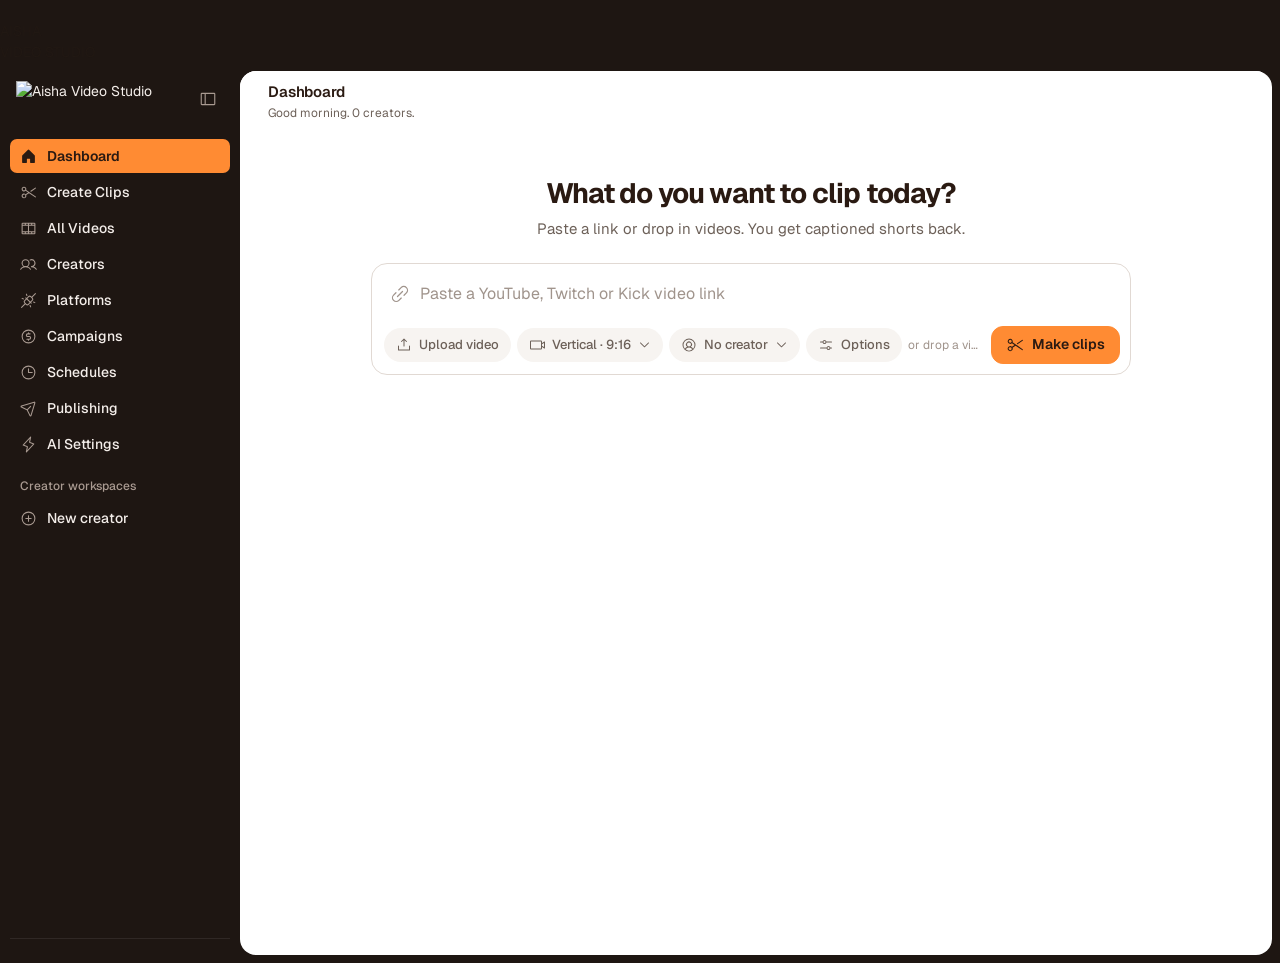
==== commit 06af9cc3: "Add animated Aisha brand splash" ====
--- a/web/index.html
+++ b/web/index.html
@@ -8,6 +8,7 @@
 <link rel="preconnect" href="https://fonts.googleapis.com">
 <link rel="preconnect" href="https://fonts.gstatic.com" crossorigin>
 <link href="https://fonts.googleapis.com/css2?family=Geist:wght@400;500;600;700&family=Inter:wght@300&family=Archivo+Black&family=Anton&family=Poppins:wght@800&display=swap" rel="stylesheet">
+<link rel="stylesheet" href="/assets/aisha-splash.css">
 <style>
 :root{
   --brand:#FF8B33;--brand-press:#F27A1F;--brand-ink:#2A1A12;--brand-soft:#FFF2E8;--brand-line:#FFD9BC;--brand-deep:#A9480A;
@@ -217,6 +218,7 @@
 :where(input:not([type=checkbox],[type=radio],[type=file],[type=range]),select,textarea):focus{background:#fff;border-color:var(--brand)}
 input:not([type=checkbox],[type=radio],[type=range]):focus-visible,select:focus-visible,textarea:focus-visible{outline:none}
 input::placeholder,textarea::placeholder{color:var(--faint)}
+textarea{height:auto;padding:10px 12px;resize:vertical}
 label.f{display:flex;flex-direction:column;gap:7px;font-size:12px;color:var(--dim);font-weight:600}
 label.sw{display:flex;align-items:center;gap:12px;cursor:pointer;color:var(--text);font-weight:600}
 label.sw input{appearance:none;width:38px;height:22px;border-radius:999px;background:#DCD2D0;position:relative;cursor:pointer;flex:none;margin:0}
@@ -390,7 +392,12 @@
 .lay-prev .ph::before{content:"";position:absolute;inset:0;background:linear-gradient(160deg,#B4643A,#5E3A2A);filter:blur(3px);opacity:.75}
 .lay-prev .ph i{position:absolute;left:0;right:0;top:50%;transform:translateY(-50%);height:16px;background:linear-gradient(135deg,#FF8B33,#FFB27A)}
 .lay-prev.zoom .ph i{left:-6px;right:-6px;height:24px}
-.lay-prev.crop .ph i{left:0;right:0;top:0;height:100%;transform:none}
+.lay-prev.crop .ph i,.lay-prev.left .ph i,.lay-prev.right .ph i,.lay-prev.gameplay .ph i{left:0;right:0;top:0;height:100%;transform:none}
+.lay-prev.left .ph i{background:linear-gradient(90deg,#FFB27A,#FF8B33 45%,#5E3A2A)}
+.lay-prev.right .ph i{background:linear-gradient(270deg,#FFB27A,#FF8B33 45%,#5E3A2A)}
+.lay-prev.fit .ph{background:#000}.lay-prev.fit .ph::before{display:none}
+.lay-prev.split .ph i{top:0;height:23px;transform:none}
+.lay-prev.split .ph::before{inset:25px 0 0 0;filter:none;opacity:1;background:linear-gradient(135deg,#FFB27A,#FF8B33)}
 .seg{display:flex;gap:4px;background:#fff;border-radius:10px;padding:4px}
 .composer.compact .seg{background:var(--muted)}
 .seg button{flex:1;display:flex;flex-direction:column;align-items:center;gap:1px;padding:7px 6px;border:0;border-radius:7px;background:transparent;color:var(--dim);font-size:13px;font-weight:600;cursor:pointer;transition:background-color .15s ease,color .15s ease}
@@ -468,6 +475,9 @@
 .appact{flex:none}
 .appcard{flex-wrap:wrap}
 .stor-path{display:flex;gap:8px;align-items:center;flex-wrap:wrap}
+.speech-list{display:flex;flex-direction:column;gap:10px}
+.speech-row{display:flex;gap:12px;align-items:center;justify-content:space-between;flex-wrap:wrap;padding:14px 16px;border:1px solid var(--line);border-radius:var(--r)}
+.speech-info{flex:1 1 240px;min-width:0;display:flex;flex-direction:column;gap:2px}.speech-info .bar{max-width:320px}
 .stor-path code{flex:1 1 260px;min-width:0;overflow-wrap:anywhere;font-size:13px;background:var(--muted);border-radius:8px;padding:10px 12px}
 .stor-bar{height:10px;border-radius:999px;background:var(--muted);overflow:hidden;margin:14px 0 6px}
 .stor-bar i{display:block;height:100%;background:var(--brand);border-radius:999px}
@@ -831,6 +841,23 @@
 </style>
 </head>
 <body>
+<div id="aishaSplash" aria-hidden="true">
+  <span class="as-glow as-glow-a"></span><span class="as-glow as-glow-b"></span>
+  <div class="as-inner">
+    <div class="as-mark"><img src="/brand/favicon.svg" alt=""></div>
+    <div class="as-word" aria-label="Aisha"><span style="--i:0">A</span><span style="--i:1">I</span><span style="--i:2">S</span><span style="--i:3">H</span><span style="--i:4">A</span></div>
+    <div class="as-sub">VIDEO STUDIO</div>
+    <div class="as-rule"><i></i></div>
+  </div>
+</div>
+<script>
+try {
+  if (sessionStorage.getItem("aisha-video-studio-splash-v1")) document.getElementById("aishaSplash")?.remove();
+  else sessionStorage.setItem("aisha-video-studio-splash-v1", "1");
+} catch {}
+setTimeout(() => document.getElementById("aishaSplash")?.remove(), 2400);
+</script>
+
 <div class="app" id="app">
   <aside class="side" aria-label="Sidebar">
     <div class="side-head"><img class="logo" src="/brand/logo-light.svg" alt="Aisha Video Studio"><img class="mark" src="/brand/favicon.svg" alt="Aisha Video Studio">
@@ -1441,11 +1468,16 @@
         <div class="dimrow"><label>Width <input id="o_outw" type="number" min="240" max="2160" step="2" value="1080"></label>
           <span>×</span><label>Height <input id="o_outh" type="number" min="240" max="2160" step="2" value="1920"></label></div>
         <p class="ot" id="plat_info" style="font-weight:400;margin:8px 0 0">1080x1920 · 9:16</p></div>
+      ${langSeg(c?.lang || "en")}
       <div class="ob wide"><div class="ot">Clips</div><div class="nsteps">
         ${stepper("o_max", "How many", c?.max_clips ?? 6, 1, 20, 1, "")}
         ${stepper("o_min", "Shortest", c?.min_len ?? 15, 5, 120, 5, "s")}
         ${stepper("o_maxlen", "Longest", c?.max_len ?? 60, 10, 180, 5, "s")}
       </div></div>
+      <div class="ob wide"><label class="f"><span class="ot" style="margin:0">Big text on every clip <span style="font-weight:400">(optional)</span></span>
+        <input id="o_hook" maxlength="60" autocomplete="off" value="${esc(c?.hook_text || "")}" placeholder="Left empty, the AI writes a different one for each clip" aria-label="Big text on every clip"></label></div>
+      <div class="ob wide"><label class="f"><span class="ot" style="margin:0">Description for every clip <span style="font-weight:400">(optional)</span></span>
+        <textarea id="o_desc" rows="3" maxlength="2000" placeholder="Left empty, the AI writes a different one for each clip. Write it once here and it is the description of every clip, exactly as typed." aria-label="Description for every clip">${esc(c?.description_text || "")}</textarea></label></div>
       <div class="ob"><div class="ot cap-head"><span id="o_style_label">Caption style</span>
         <label><input type="checkbox" id="o_captions" data-caption-toggle ${c?.captions === false ? "" : "checked"}>Generate captions</label></div>
         ${choice("o_style", Object.entries(S.status.styles).map(([k, v]) => ({v:k, label:v, prev:capPrev(k)})), c?.style ?? "bounce", c?.captions === false)}</div>
@@ -1459,7 +1491,22 @@
     </div></div></form>`;
   drawAtt();
 }
-const LAYOUT_SHORT = {blur:"Blurred fill", zoom:"Zoomed in", crop:"Fill screen", gameplay:"Gameplay + facecam"};
+const LAYOUT_SHORT = {blur:"Blurred fill", zoom:"Zoomed in", crop:"Fill screen", left:"Keep left", right:"Keep right", fit:"Black bars", split:"Split screen", gameplay:"Gameplay + facecam"};
+/* The language spoken in the video picks which speech model writes the transcript. Languages other than English
+   need their model downloaded once (Settings → Speech models). */
+const LANG_NATIVE = {ar:"العربية"};
+const speechLangs = () => S.status.speech || {en:{label:"English", state:"ready", size_mb:0}};
+const langName = k => { const m = speechLangs()[k]; return m ? m.label + (LANG_NATIVE[k] ? " · " + LANG_NATIVE[k] : "") : k; };
+function langSeg(val) {
+  const L = speechLangs(); if (!L[val]) val = "en";
+  return `<div class="ob"><div class="ot">Spoken language</div><input type="hidden" id="o_lang" value="${esc(val)}"><div class="seg" role="group" aria-label="Spoken language">${Object.entries(L).map(([k, m]) =>
+    `<button type="button" data-seg="o_lang" data-v="${esc(k)}" aria-pressed="${k === val}">${esc(langName(k))}<small>${k === "en" ? "Default" : m.state === "ready" ? "Ready" : m.state === "downloading" ? "Downloading" : `Adds ${esc(m.size_mb)} MB once`}</small></button>`).join("")}</div></div>`;
+}
+function setLang(v) {   // when the creator is changed in the add bar, their language comes with them
+  const i = $("#o_lang"); if (!i || !speechLangs()[v]) return;
+  i.value = v; i.parentElement.querySelectorAll("[data-seg]").forEach(b => b.setAttribute("aria-pressed", String(b.dataset.v === v)));
+}
+document.addEventListener("change", e => { if (e.target.id === "o_creator") setLang(S.creators.find(x => x.id === e.target.value)?.lang || "en"); });
 const CAP_LOOK = {bounce:{font:"'Archivo Black'", hl:"#FFFF00", up:true}, hype:{font:"Anton", hl:"#FF3C3C", up:true}, clean:{font:"Poppins", hl:"#6BD7FF", up:false, w:800}};
 function capPrev(k) {
   const s = CAP_LOOK[k] || {font:"inherit", hl:"#FF8B33", up:true};
@@ -1516,7 +1563,9 @@
 const currentPlatform = () => $("#o_platform")?.value || "vertical";
 function jobOptions() {
   const n = id => { const v = $(id).value; return v === "" ? null : Number(v); };
-  const o = {max_clips:n("#o_max"), min_len:n("#o_min"), max_len:n("#o_maxlen"), captions:$("#o_captions").checked, style:$("#o_style").value, layout:$("#o_layout").value, quality:n("#o_quality"), out_w:n("#o_outw"), out_h:n("#o_outh")};
+  const o = {max_clips:n("#o_max"), min_len:n("#o_min"), max_len:n("#o_maxlen"), captions:$("#o_captions").checked, style:$("#o_style").value, layout:$("#o_layout").value, quality:n("#o_quality"),
+    out_w:n("#o_outw"), out_h:n("#o_outh"),
+    hook_text:$("#o_hook").value.trim(), description_text:$("#o_desc").value.trim(), lang:$("#o_lang")?.value || "en"};
   if (n("#o_from") !== null) o.range_start = n("#o_from") * 60;
   if (n("#o_to") !== null) o.range_end = n("#o_to") * 60;
   return o;
@@ -1701,6 +1750,17 @@
     x.send(fd);
   });
 }
+function langNote(A, lang) {
+  const sp = speechLangs()[lang], admin = S.status.user?.is_admin;
+  const onlyYT = !A.files.length && A.links.length && A.links.every(l => /youtu\.?be/i.test(l.url));
+  $("#langnote")?.remove();
+  $("#addform .composer-bar").insertAdjacentHTML("afterend", `<div class="note" id="langnote" style="margin:12px 0 0">${ic("down")}<span>
+    <b>${esc(sp.label)} needs its speech model first.</b> ${admin ? `It's about ${esc(sp.size_mb)} MB and is downloaded once. Your videos start as soon as it's here.` : `Ask your admin to add ${esc(sp.label)} in Settings → Speech models.`}
+    ${onlyYT ? `<br><span class="sub">YouTube videos with their own ${esc(sp.label)} captions also work without it.</span>` : ""}
+    <span class="row" style="margin-top:10px">${admin ? `<button type="button" class="btn sm primary" data-act="langdl" data-v="${esc(lang)}">Download and make clips</button>` : ""}
+    ${onlyYT ? `<button type="button" class="btn sm" data-act="langgo" data-v="${esc(lang)}">Make clips with YouTube's captions</button>` : ""}
+    <button type="button" class="btn sm ghost" data-act="langno">Cancel</button></span></span></div>`);
+}
 async function makeClips() {
   const A = att();
   if (A.busy) return;
@@ -1716,6 +1776,9 @@
     $("#url")?.focus();
     return;
   }
+  const lang = $("#o_lang")?.value || "en", sp = speechLangs()[lang];
+  if (sp && sp.state === "missing" && A.langOk !== lang) return langNote(A, lang);
+  $("#langnote")?.remove();
   A.busy = true; drawAtt();
   let started = 0, failed = 0;
   const who = targetCreator(), opts = jobOptions();
@@ -1916,7 +1979,8 @@
   const A = S.accounts;
   box.innerHTML = `<div class="card"><h2>Their stream</h2><p class="help">Where to record from, and whether to start by itself.</p>
       <div class="chans">${channelRows(c)}</div>
-      <div class="fields" style="margin-top:14px"><label class="sw span"><input type="checkbox" data-k="auto_watch" ${c.auto_watch ? "checked" : ""}><span>Record automatically when they go live<small>Checks straight away, then every two minutes.</small></span></label></div></div>
+      <div class="fields" style="margin-top:14px"><label class="sw span"><input type="checkbox" data-k="auto_watch" ${c.auto_watch ? "checked" : ""}><span>Record automatically when they go live<small>Checks straight away, then every two minutes.</small></span></label>
+        <label class="f">Language they speak<select data-k="lang">${opts(Object.fromEntries(Object.keys(speechLangs()).map(k => [k, langName(k)])), c.lang || "en")}</select><small class="sub" style="font-weight:400">Used for live recordings and as the choice for their videos.${(c.lang && c.lang !== "en" && speechLangs()[c.lang]?.state !== "ready") ? " Its speech model isn't added yet: see Settings → Speech models." : ""}</small></label></div></div>
     <div class="card"><h2>How the AI decides</h2><p class="help">Two separate AI checks. The words judge reads only what was said. The reaction judge sees only how loud the streamer got and how busy chat was, never the words.</p>
       <div class="fields">
         <label class="f">Check the live stream every<select data-k="ai_every_min">${opts({1:"1 minute", 2:"2 minutes", 3:"3 minutes", 5:"5 minutes", 10:"10 minutes"}, c.ai_every_min || 3)}</select><small class="sub" id="costhint" style="font-weight:400">${costHint(c.ai_every_min)}</small></label>
@@ -1936,6 +2000,8 @@
         <label class="f">Shortest clip (seconds)<input data-k="min_len" type="number" value="${c.min_len}"></label>
         <label class="f">Longest clip (seconds)<input data-k="max_len" type="number" value="${c.max_len}"></label>
         <label class="f">Clips per video<input data-k="max_clips" type="number" value="${c.max_clips}"></label>
+        <label class="f span">Big text on every clip<input data-k="hook_text" maxlength="60" value="${esc(c.hook_text || "")}" placeholder="Left empty, the AI writes a different one for each clip"><small class="sub" style="font-weight:400">For a campaign that asks for a set line on every clip. It is shown exactly as typed.</small></label>
+        <label class="f span">Description for every clip<textarea data-k="description_text" rows="3" maxlength="2000" placeholder="Left empty, the AI writes a different one for each clip">${esc(c.description_text || "")}</textarea><small class="sub" style="font-weight:400">Written once, used as the description of every clip of this creator, exactly as typed. It is posted as it is, without the AI's hashtags.</small></label>
         <label class="f">Minutes of live stream to keep<input data-k="buffer_min" type="number" value="${c.buffer_min}"></label></div></div>
     <div class="card"><h2>Posting</h2><p class="help">${A.length ? "Choose the accounts this creator's clips go to. One account can be shared by several creators." : "No accounts are connected yet. Connect one in Settings, then come back."}</p>
       ${A.length ? `<div class="row" style="margin-bottom:16px">${A.map(a => `<label class="ck"><input type="checkbox" data-acc value="${esc(a.id)}" ${c.accounts.includes(a.id) ? "checked" : ""}>${esc(a.label)} · ${esc(a.name)}</label>`).join("")}</div>` : `<button class="btn" data-act="go" data-v="settings" style="margin-bottom:16px">${ic("cog")}Open Settings</button>`}
@@ -2076,7 +2142,8 @@
   ...(S.status.accounts === false ? [] : [["profile", "Profile", "user", "Your name, email and how you sign in"],
                                           ["security", "Security", "lock", "Password and signing out"]]),
   ["apps", "Connected apps", "plug", "Where your clips get posted"],
-  ...(S.status.user?.is_admin ? [["storage", "Storage", "folder", "Where videos and clips are kept"]] : [])];
+  ...(S.status.user?.is_admin ? [["speech", "Speech models", "chat", "The languages PeakCut can hear"],
+                                 ["storage", "Storage", "folder", "Where videos and clips are kept"]] : [])];
 function aiHints() {
   const k = S.ai, sel = $("#ai_provider"); if (!k || !sel) return;
   const pv = k.providers.find(x => x.id === sel.value) || k.providers[0], same = pv.id === k.provider;
@@ -2107,6 +2174,18 @@
           </div>
           <div class="row" style="margin-top:20px"><button class="btn primary" data-act="aisave">Save and test</button>${k.ready ? `<button class="btn" data-act="aitest">Test again</button>` : ""}</div></section>`;
       aiHints();
+    }
+    if (tab === "speech") {
+      const r = await api("/api/speech");
+      body.innerHTML = `<section class="set-sec"><h2>Speech models</h2><p class="help">PeakCut writes down what is said in a video with a speech model that runs on this computer, one per language. English is always here. Add another language to clip videos spoken in it, then choose that language when adding a video, or on a creator's Setup.</p>
+        <div class="speech-list">${r.models.map(m => `<div class="speech-row"><div class="speech-info"><b>${esc(langName(m.lang))}</b><span class="sub">${esc(m.size_mb)} MB · ${esc(m.credit)}</span>
+            ${m.state === "downloading" ? `<div class="bar"><i style="width:${m.percent}%"></i></div>` : ""}${m.error && m.state === "missing" ? `<span class="sub" style="color:var(--bad)">The last download failed. Check the internet connection and try again.</span>` : ""}</div>
+          <div class="row">${m.state === "ready" ? `<span class="pill ok">${ic("check")}Ready</span>${m.default ? "" : `<button class="btn sm ghost" data-act="speechdel" data-v="${esc(m.lang)}">${ic("trash")}Remove</button>`}`
+            : m.state === "downloading" ? `<span class="pill">Downloading ${esc(m.percent)}%</span>`
+            : `<button class="btn sm" data-act="speechget" data-v="${esc(m.lang)}">${ic("down")}Download</button>`}</div></div>`).join("")}</div></section>`;
+      clearTimeout(S.speechTimer);
+      if (r.models.some(m => m.state === "downloading")) S.speechTimer = setTimeout(() => { if (S.stab === "speech" && $("#sform")) drawSettings(); }, 1500);
+      else if (S.speechTimer) { S.speechTimer = null; S.status = await api("/api/status"); }
     }
     if (tab === "profile") {
       const joined = me.created_at ? new Date(me.created_at * 1000).toLocaleDateString([], {day: "numeric", month: "long", year: "numeric"}) : "";
@@ -2193,9 +2272,27 @@
           ${card("youtube", "YouTube", yt, "#FF0000", "Post clips to your channel as Shorts.")}
           ${card("instagram", "Instagram", ig, "linear-gradient(45deg,#F58529,#DD2A7B,#8134AF)", "Post clips as Reels. Needs a Creator or Business account.")}
           ${card("tiktok", "TikTok", tt, "#000", "Post clips straight to your TikTok.")}
-        </div></section>`;
+        </div></section>${admin ? await ytCookiesCard(yt) : ""}`;
     }
   } catch (e) { body.innerHTML = `<div class="set-load">${esc(e.message)}</div>`; }
+}
+async function ytCookiesCard(logo) {
+  const st = await api("/api/youtube-cookies").catch(() => null);
+  if (!st) return "";
+  const open = S.setupOpen === "ytdl";
+  const act = `<button class="btn sm ${st.saved ? "ghost" : "primary"}" data-act="appsetup" data-p="ytdl">${ic("cog")}${st.saved ? "Replace" : "Add cookies"}</button>`
+    + (st.saved ? `<button class="btn sm ghost" data-act="ytcookies" data-remove="1">Remove</button>` : "");
+  const panel = open ? `<div class="appsetup">
+      <p class="sub">YouTube refuses many servers with "Sign in to confirm you're not a bot". Cookies from a signed-in YouTube account get past it. Use a spare Google account, not your main one.</p>
+      <ol><li>In a private browser window, sign in to YouTube with that account.</li>
+        <li>With an extension such as <b>Get cookies.txt LOCALLY</b>, export the cookies for youtube.com.</li>
+        <li>Paste the whole file below and save. Then close that private window without signing out.</li></ol>
+      <label class="f">cookies.txt<textarea id="ytc" rows="6" spellcheck="false" autocomplete="off" placeholder="# Netscape HTTP Cookie File"></textarea></label>
+      <div class="row"><button class="btn primary" data-act="ytcookies">Save</button><button class="btn ghost" data-act="appsetup" data-p="">Close</button></div></div>` : "";
+  return `<section class="set-sec"><h2>YouTube links</h2><p class="help">Only needed when YouTube links (videos or lives) fail with "YouTube isn't letting PeakCut download".</p>
+    <div class="apps"><div class="appcard"><span class="applogo" style="background:#FF0000">${logo}</span>
+    <div class="apptx"><b>YouTube cookies</b><span>${st.saved ? `Saved ${new Date(st.updated * 1000).toLocaleString()}. Used for every YouTube link.` : "None saved."}</span></div>
+    <div class="appact">${act}</div>${panel}</div></div></section>`;
 }
 async function saveSettings() { const d = {}; $$("#sform [data-s]").forEach(i => d[i.dataset.s] = i.value); await send("/api/settings", d, "PUT"); }
 
@@ -2220,9 +2317,11 @@
           <label class="f">Layout<select data-f="layout">${opts(S.status.layouts, c.layout)}</select></label></div>
         <div class="two"><label class="f">Start (seconds)<input data-f="start" type="number" step="0.5" value="${c.start}"></label>
           <label class="f">End (seconds)<input data-f="end" type="number" step="0.5" value="${c.end}"></label></div>
-        <h3>Post text</h3>
+        <div class="row" style="justify-content:space-between;align-items:center"><h3>Post text</h3>
+          <button class="btn sm" data-act="writetext">Write again with AI</button></div>
         <label class="f">Title<input data-f="title" value="${esc(c.title)}"></label>
         <label class="f">Description<textarea data-f="description" rows="2">${esc(c.description)}</textarea></label>
+        <label class="f">Hashtags<input data-f="hashtags" value="${esc((c.hashtags || []).join(" "))}" placeholder="funny gaming clutch"></label>
         <button class="btn" data-act="remake">${ic("scissors")}Save and re-make clip</button>
         <h3>Post it</h3>
         <div id="dposts" class="row" style="gap:4px"></div>
@@ -2236,6 +2335,10 @@
   } else if (D.sig !== sig) $("#stage").innerHTML = stage;
   D.sig = sig;
   put($("#dposts"), postPills(c));
+}
+function postText() {   // the post text as it is in the clip editor right now
+  const v = k => $(`#clipdlg [data-f="${k}"]`).value;
+  return {title: v("title"), description: v("description"), hashtags: v("hashtags").split(/\s+/).map(h => h.replace(/^#+/, "")).filter(Boolean)};
 }
 $("#clipdlg").addEventListener("close", () => { $("#clipdlg").innerHTML = ""; D.jid = null; });
 $("#clipdlg").addEventListener("click", e => { if (e.target === e.currentTarget) e.currentTarget.close(); });
@@ -2482,8 +2585,11 @@
   if (t.id === "o_creator") {
     const toggle = $("#o_captions"), c = S.creators.find(c => c.id === t.value);
     if (!toggle.dataset.overridden) { toggle.checked = c?.captions !== false; syncCaptionStyle(toggle); }
+    const hk = $("#o_hook"); if (hk && !hk.dataset.typed) hk.value = c?.hook_text || "";      // the creator's own text, unless one was typed here
+    const ds = $("#o_desc"); if (ds && !ds.dataset.typed) ds.value = c?.description_text || "";
     return;
   }
+  if (t.id === "o_hook" || t.id === "o_desc") t.dataset.typed = "1";
   if (t.hasAttribute("data-caption-toggle")) {
     if (t.id === "o_captions") t.dataset.overridden = "true";
     syncCaptionStyle(t);
@@ -2537,6 +2643,21 @@
       } finally { b.disabled = false; }
       return;
     }
+    if (a === "speechget" || a === "speechdel") {
+      if (a === "speechdel" && !await ask(`Remove the ${langName(d.v)} speech model?`, "Videos in that language can't be clipped until it's downloaded again. Clips already made stay.", "Remove", true)) return;
+      b.disabled = true;
+      try { await send("/api/speech/" + encodeURIComponent(d.v), {}, a === "speechget" ? "POST" : "DELETE"); }
+      finally { S.status = await api("/api/status"); await drawSettings(); }
+      return;
+    }
+    if (a === "langdl" || a === "langgo") {
+      const A = att();
+      if (a === "langdl") { b.disabled = true; await send("/api/speech/" + encodeURIComponent(d.v), {}); S.status = await api("/api/status"); }
+      A.langOk = d.v; $("#langnote")?.remove();
+      try { await makeClips(); } finally { A.langOk = null; }
+      return;
+    }
+    if (a === "langno") return $("#langnote")?.remove();
     if (a === "menu") return $("#app").classList.toggle("open");
     if (a === "collapse") { const m = $("#app").classList.toggle("mini"); try { localStorage.setItem("mini", m ? "1" : ""); } catch {} return; }
     if (a === "toggleopts") { const p = $(".composer-opts"), open = !p.classList.contains("open"); p.classList.toggle("open", open); p.inert = !open; b.classList.toggle("on", open); b.setAttribute("aria-expanded", String(open)); return; }
@@ -2581,8 +2702,11 @@
       dlg.returnValue = "no"; return dlg.showModal();
     }
     if (a === "copy") {
-      const c = jobOf(d.j).clips.find(x => x.id === d.c);
-      await navigator.clipboard.writeText(`${c.title}\n\n${c.description}\n\n${(c.hashtags || []).map(h => "#" + h).join(" ")}`); return toast("Post text copied", "ok");
+      const saved = jobOf(d.j).clips.find(x => x.id === d.c);
+      const c = b.closest("#clipdlg") ? postText() : saved;   // in the editor: what is in the boxes
+      // A description the person wrote is copied as written; otherwise only the tags it does not already end with are added.
+      const tags = saved.fixed_description ? "" : (c.hashtags || []).filter(h => !(c.description || "").includes("#" + h)).map(h => "#" + h).join(" ");
+      await navigator.clipboard.writeText([c.title, c.description, tags].filter(Boolean).join("\n\n")); return toast("Post text copied", "ok");
     }
     if (a === "logout") { await api("/api/auth/logout", {method:"POST"}); location.href = "/"; return; }
     if (a === "pwsave") {
@@ -2687,6 +2811,10 @@
     if (a === "storcancel") { await send("/api/storage", {cancel: true}, "PUT"); toast("Kept the current folder", "ok"); return drawSettings(); }
     if (a === "appsetup") { S.setupOpen = d.p && S.setupOpen !== d.p ? d.p : ""; return drawSettings(); }
     if (a === "copytext") { await navigator.clipboard.writeText(d.t); return toast("Copied", "ok"); }
+    if (a === "ytcookies") {
+      await send("/api/youtube-cookies", d.remove ? {remove: true} : {text: $("#ytc").value}, "PUT");
+      S.setupOpen = ""; toast(d.remove ? "YouTube cookies removed." : "Saved. YouTube links will use them now.", "ok"); return drawSettings();
+    }
     if (a === "appsave") {
       await send("/api/apps", {platform: d.p, client_id: $("#app_id").value, client_secret: $("#app_secret").value}, "PUT");
       S.setupOpen = ""; S.status = await api("/api/status"); toast("Saved. People can connect now.", "ok"); return drawSettings();
@@ -2717,10 +2845,20 @@
       });
       await send(`/api/jobs/${D.jid}/clips/${D.cid}/render`, body); toast("Re-making the clip…", "ok"); return tick();
     }
+    if (a === "writetext") {
+      b.disabled = true; const was = b.textContent; b.textContent = "Writing…";
+      try {
+        const t = await send(`/api/jobs/${D.jid}/clips/${D.cid}/write`, {});
+        const f = k => $(`#clipdlg [data-f="${k}"]`);
+        f("title").value = t.title; f("description").value = t.description; f("hashtags").value = (t.hashtags || []).join(" ");
+        return toast("New post text written. Read it over: it is saved when you post.", "ok");
+      } finally { b.disabled = false; b.textContent = was; }
+    }
     if (a === "postnow" || a === "postqueue") {
       const accs = $$("#clipdlg [data-pacc]:checked").map(i => i.value);
       if (!accs.length) return toast("Tick at least one account first.", "bad");
       if (a === "postnow" && !await ask("Post now?", `This clip goes to ${accs.length} account${accs.length > 1 ? "s" : ""} straight away.`, "Post now")) return;
+      await send(`/api/jobs/${D.jid}/clips/${D.cid}/text`, postText(), "PUT");   // the text as it is in the boxes now
       await send("/api/posts", {job:D.jid, clip:D.cid, accounts:accs, now:a === "postnow"});
       toast(a === "postnow" ? "Posting now" : "Added to the queue", "ok"); return tick();
     }
